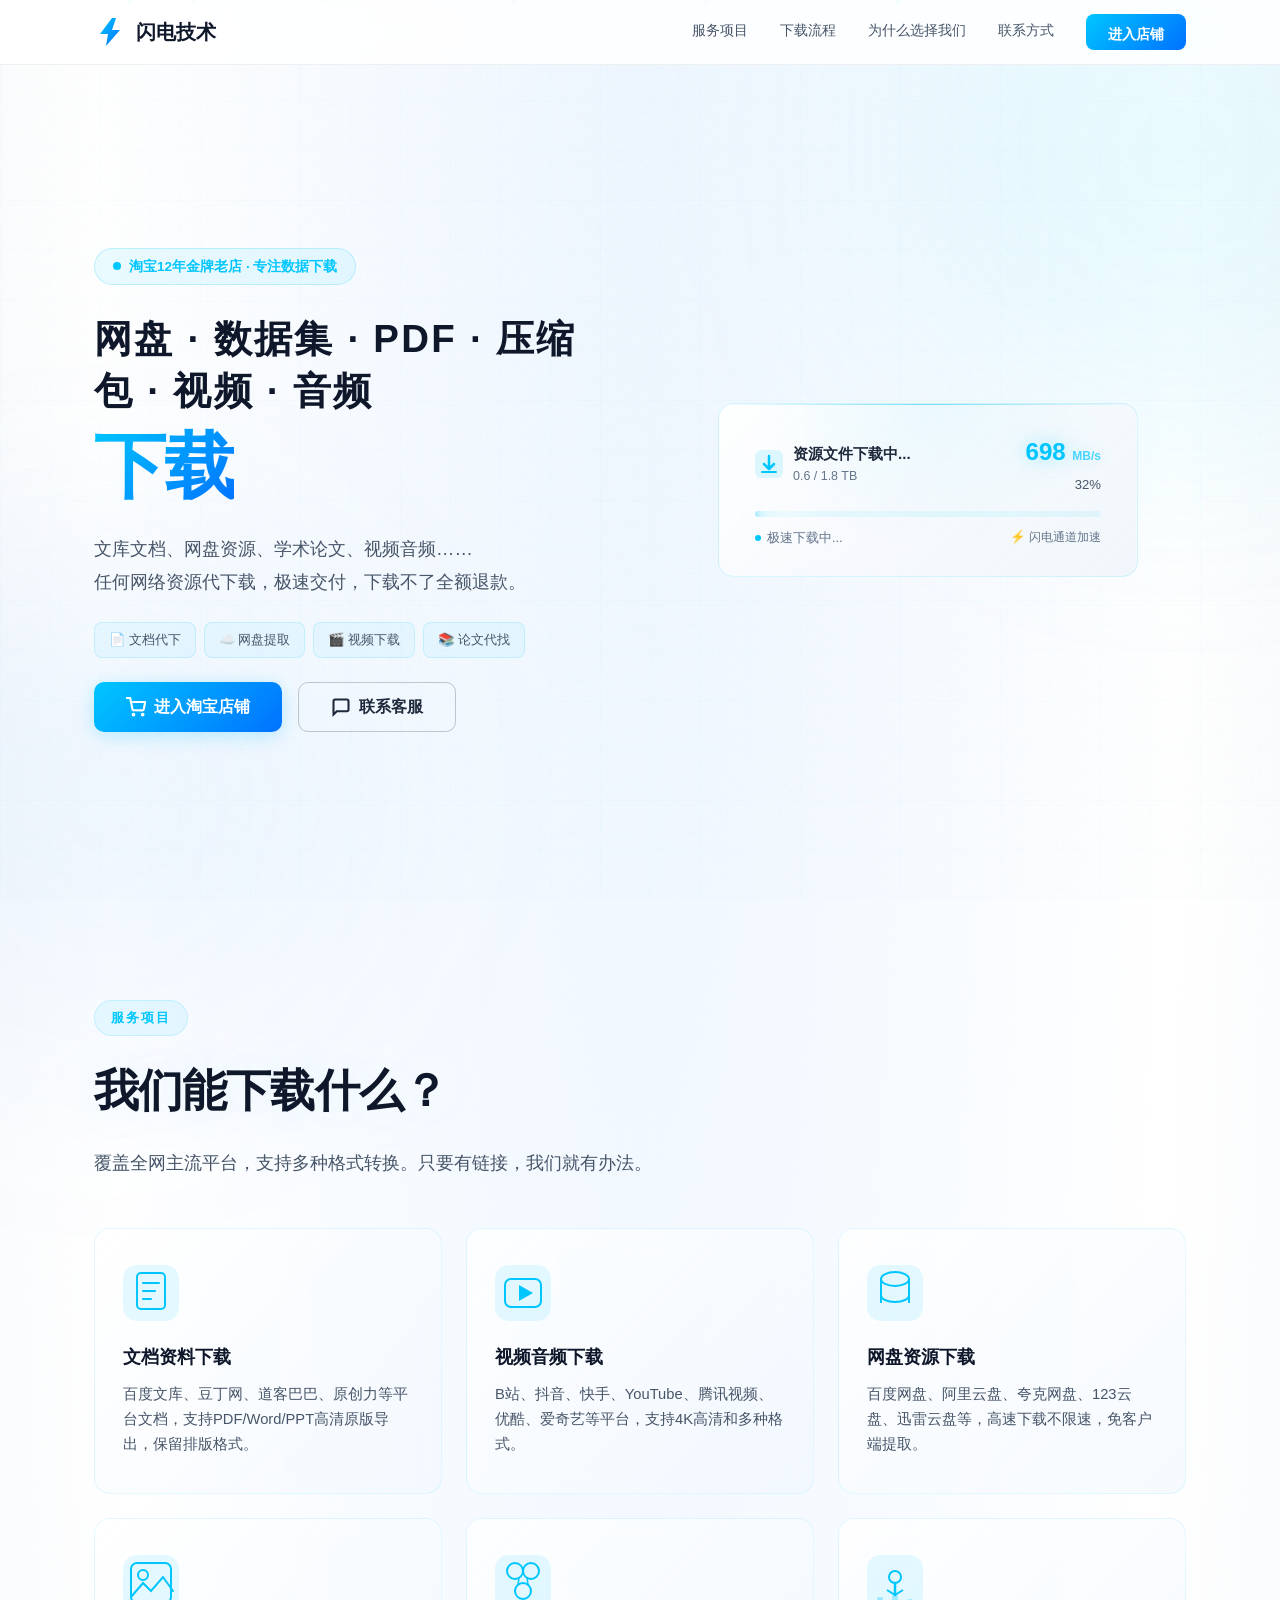
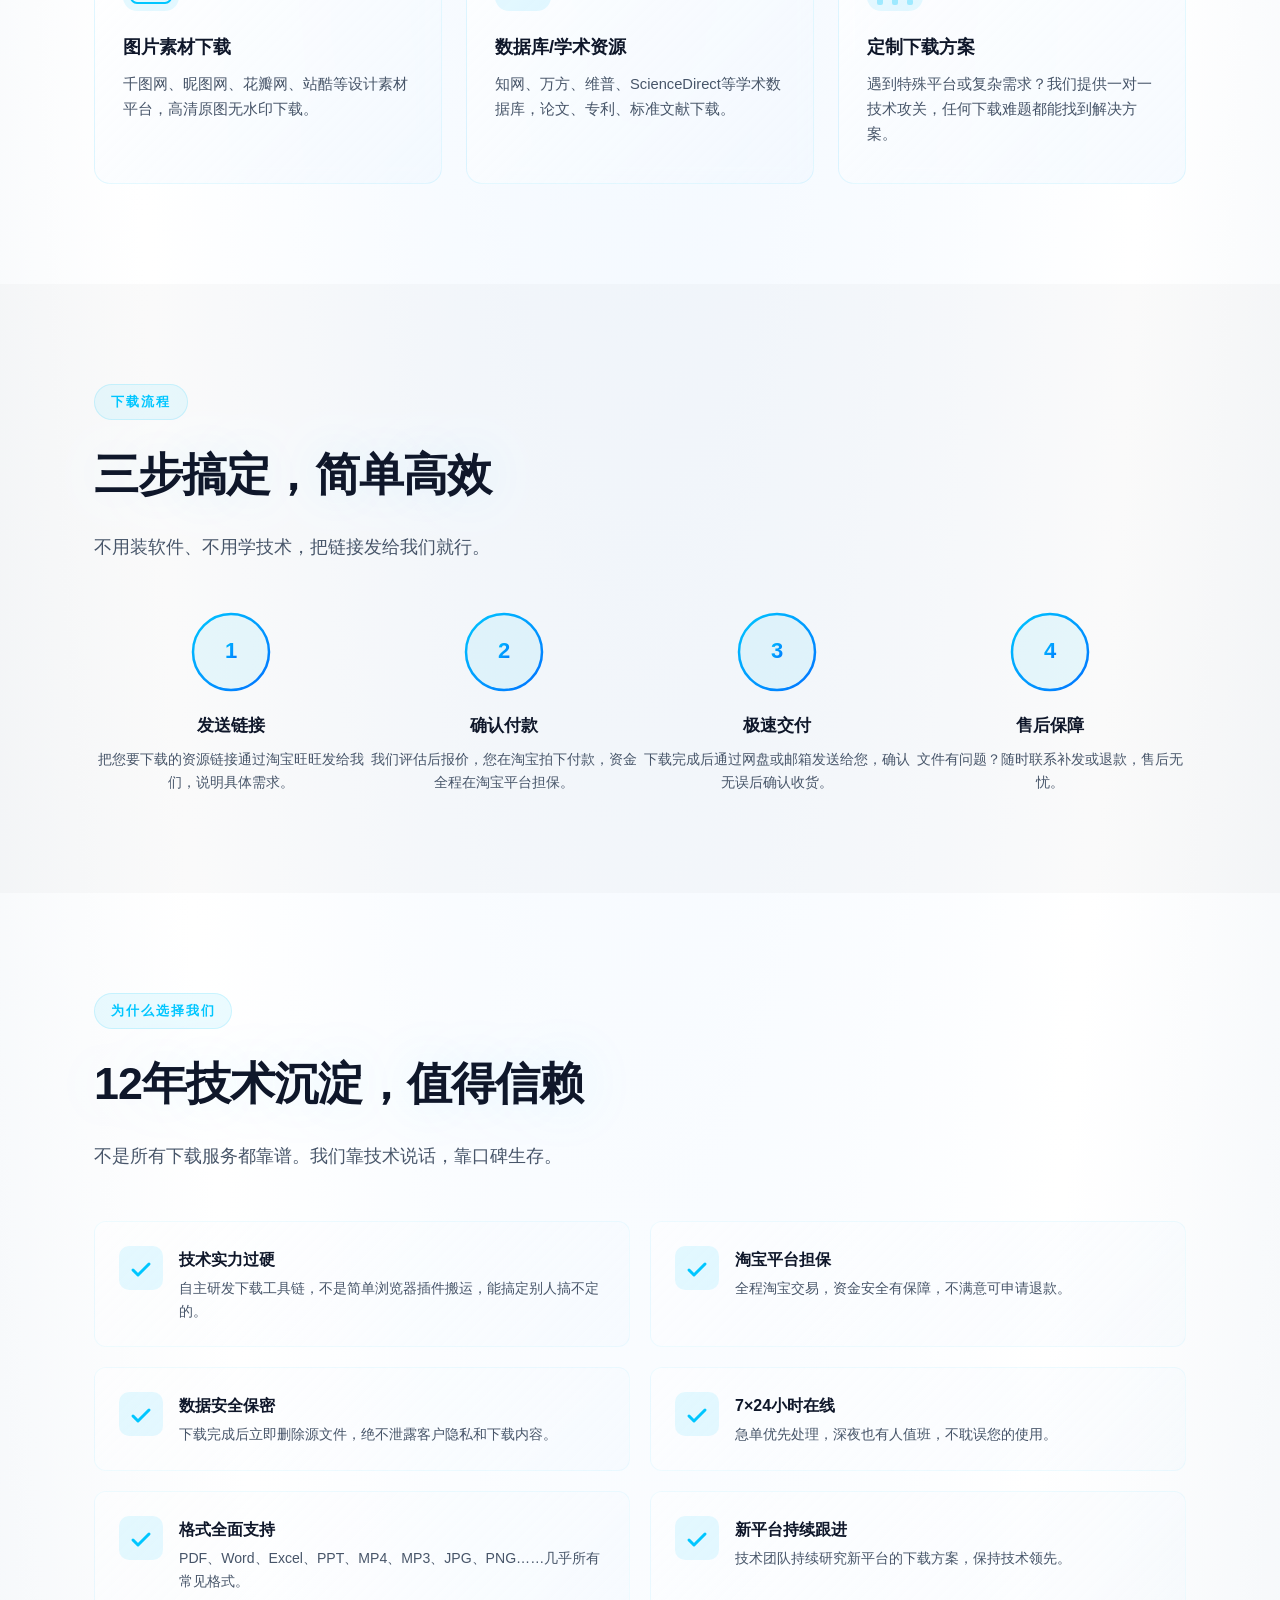
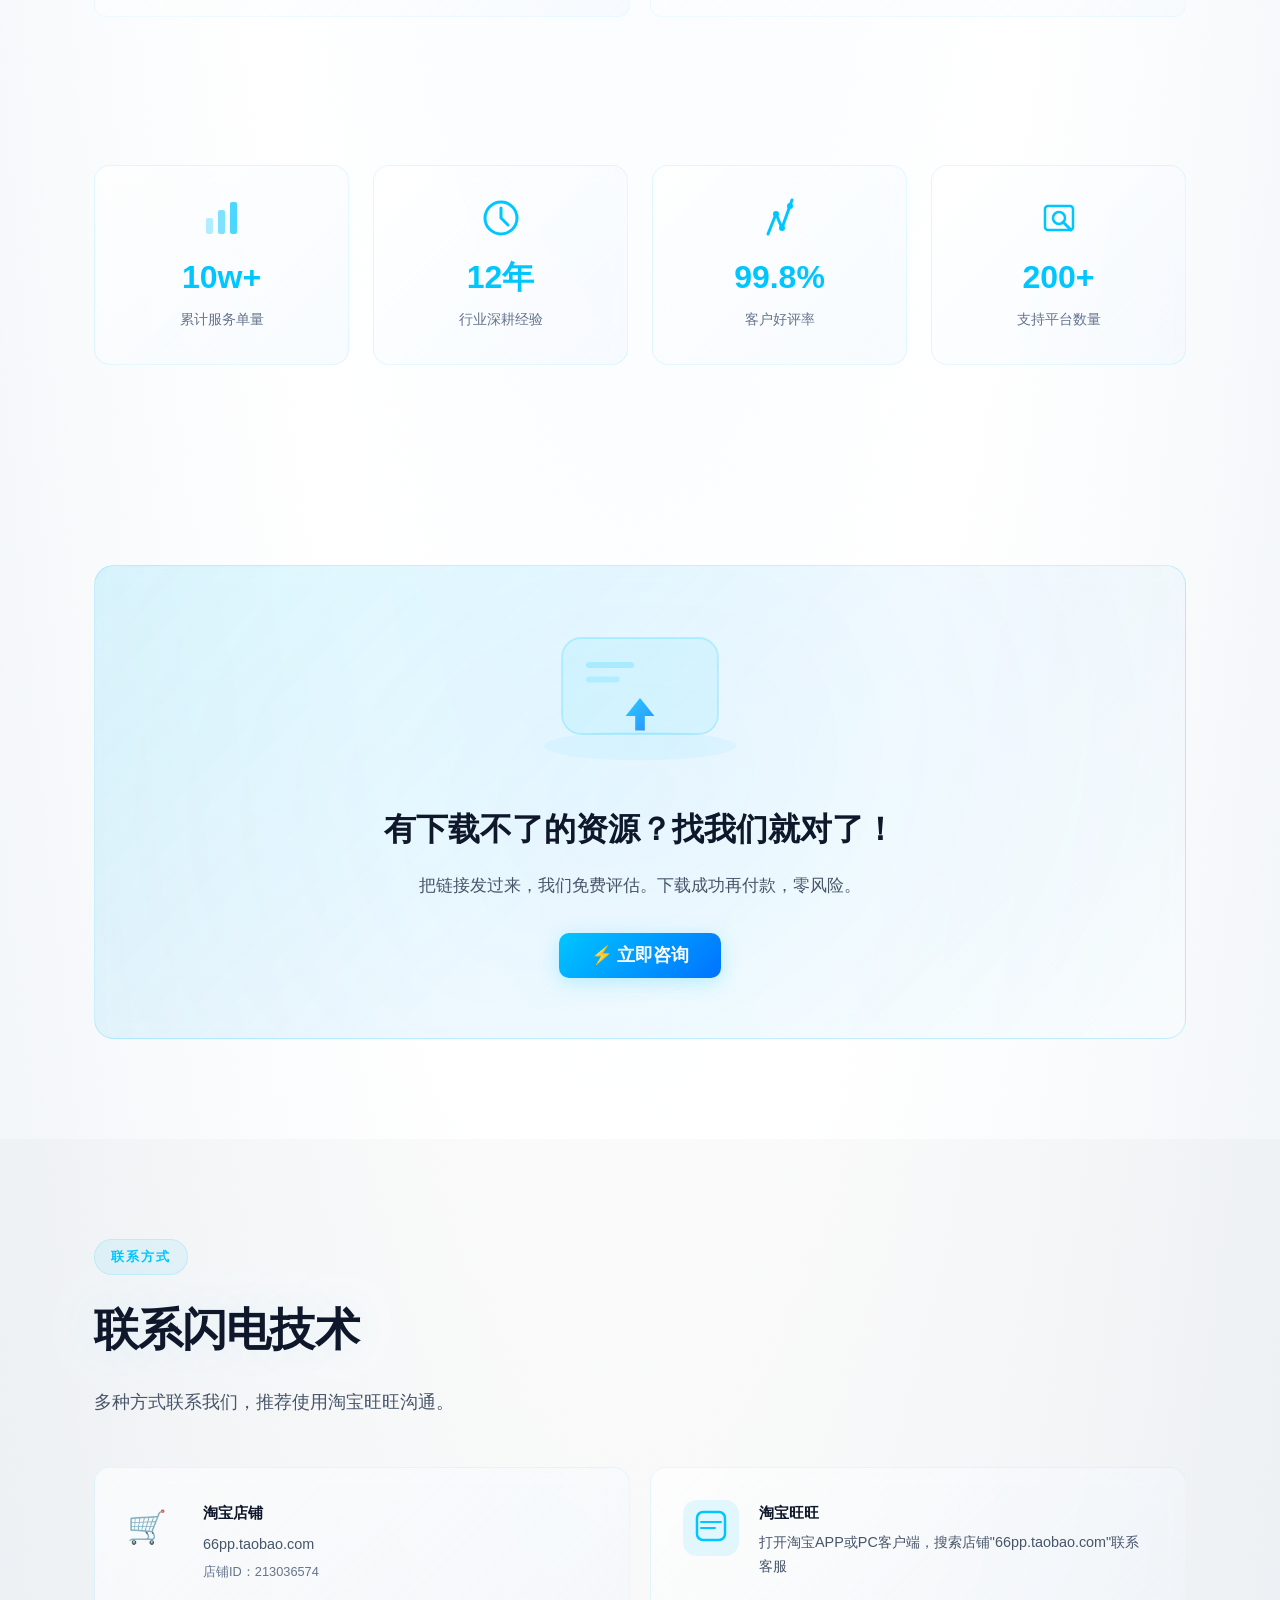
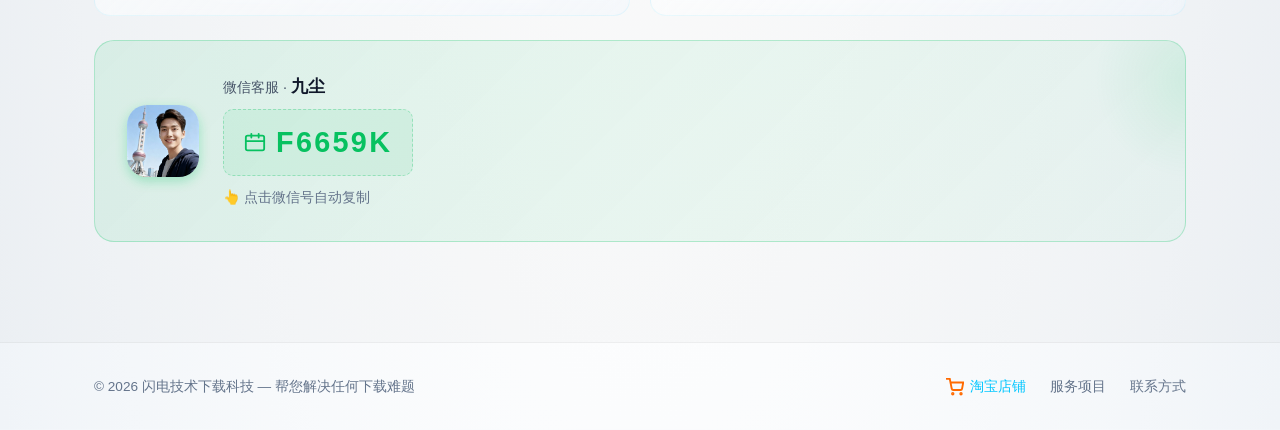
==== index.html @ e225a4c0 "导航链接添加流光下划线动感边框 - hover时底部渐变下划线从左滑入 - 颜色在线条上流动(navFlow动画) - 蓝色发光box-shadow - 排除「进入店铺」按钮避免干扰" ====
<!DOCTYPE html>
<html lang="zh-CN">
<head>
  <meta charset="UTF-8">
  <meta name="viewport" content="width=device-width, initial-scale=1.0">
  <meta http-equiv="X-UA-Compatible" content="IE=edge">
  <title>闪电技术下载科技 — 代下载文件/文档/论文/视频 | 淘宝12年金牌老店</title>
  <meta name="description" content="闪电技术下载科技，专注网络资源代下载12年。百度文库、网盘、知网论文、B站视频代下代找，你给链接我来下载，极速交付。淘宝店铺：66pp.taobao.com">
  <meta name="keywords" content="数据下载,下载服务,文件下载,视频下载,文档下载,网盘下载,资源下载,闪电下载,下载难题,下载科技,66pp,闪电技术">
  <meta name="author" content="闪电技术下载科技">
  <meta name="robots" content="index, follow, max-snippet:-1, max-image-preview:large, max-video-preview:-1">
  <link rel="canonical" href="https://www.dkios.art/">
  <meta name="baidu-site-verification" content="">
  <meta name="sogou_site_verification" content="">
  <meta name="360-site-verification" content="">
  <meta name="bytedance-verification-code" content="">
  <meta property="og:type" content="website">
  <meta property="og:site_name" content="闪电技术下载科技">
  <meta property="og:title" content="闪电技术下载科技 — 专业数据下载服务">
  <meta property="og:description" content="你给链接我来下载。文库文档、网盘资源、学术论文、视频音频代下载，极速交付。">
  <meta property="og:url" content="https://www.dkios.art/">
  <meta property="og:locale" content="zh_CN">
  <meta name="twitter:card" content="summary_large_image">
  <meta name="twitter:title" content="闪电技术下载科技 — 代下载文件/文档/论文/视频">
  <meta name="twitter:description" content="你给链接我来下载。文库文档、网盘资源、学术论文、视频音频代下载，极速交付。">
  <link rel="icon" type="image/svg+xml" href="data:image/svg+xml,<svg xmlns='http://www.w3.org/2000/svg' viewBox='0 0 100 100'><text y='.9em' font-size='90'>⚡</text></svg>">

  <style>
    *,*::before,*::after{box-sizing:border-box;margin:0;padding:0}
    html{scroll-behavior:smooth;font-size:16px}
    body{
      font-family:-apple-system,BlinkMacSystemFont,"Segoe UI","PingFang SC","Hiragino Sans GB","Microsoft YaHei","Helvetica Neue",Arial,sans-serif;
      background:radial-gradient(ellipse at 50% 0%,#eef6ff 0%,#ffffff 60%,#f0f4f8 100%);
      color:#1e293b;line-height:1.7;overflow-x:hidden;
      -webkit-font-smoothing:antialiased;
    }
    a{text-decoration:none;color:inherit}
    img{max-width:100%;display:block}

    /* ===== Grid BG ===== */
    .grid-bg{
      position:fixed;inset:0;z-index:0;pointer-events:none;opacity:.05;
      background-image:
        linear-gradient(rgba(0,198,255,.4) 1px,transparent 1px),
        linear-gradient(90deg,rgba(0,198,255,.4) 1px,transparent 1px);
      background-size:50px 50px;
    }

    /* ===== Scanline overlay ===== */
    .scanlines{
      position:fixed;inset:0;z-index:0;pointer-events:none;opacity:.015;
      background:repeating-linear-gradient(0deg,transparent,transparent 2px,rgba(0,198,255,.3) 2px,rgba(0,198,255,.3) 4px);
    }

    /* ===== Hex overlay ===== */
    .hex-bg{
      position:fixed;inset:0;z-index:0;pointer-events:none;opacity:.03;
      background-image:url("data:image/svg+xml,%3Csvg width='60' height='52' viewBox='0 0 60 52' xmlns='http://www.w3.org/2000/svg'%3E%3Cpath d='M30 0l30 17.3v34.6L30 69.2 0 51.9V17.3z' fill='none' stroke='%2300c6ff' stroke-width='0.5'/%3E%3C/svg%3E");
      background-size:60px 52px;
    }
    .noise-bg{
      position:fixed;inset:0;z-index:0;pointer-events:none;opacity:.025;
      background-image:url("data:image/svg+xml,%3Csvg viewBox='0 0 256 256' xmlns='http://www.w3.org/2000/svg'%3E%3Cfilter id='n'%3E%3CfeTurbulence type='fractalNoise' baseFrequency='0.9' numOctaves='4' stitchTiles='stitch'/%3E%3C/filter%3E%3Crect width='100%25' height='100%25' filter='url(%23n)'/%3E%3C/svg%3E");
    }

    /* ===== Utility ===== */
    .container{max-width:1140px;margin:0 auto;padding:0 24px;position:relative;z-index:1}
    .section{padding:100px 0;position:relative}
    .section-label{
      display:inline-block;font-size:.8rem;font-weight:700;letter-spacing:.15em;
      text-transform:uppercase;color:#00c6ff;margin-bottom:16px;
      background:rgba(0,198,255,.08);padding:6px 16px;border-radius:50px;
      border:1px solid rgba(0,198,255,.15);
    }
    .section-title{
      font-size:clamp(1.8rem,4vw,2.8rem);font-weight:800;color:#0f172a;
      margin-bottom:20px;letter-spacing:-.02em;
      text-shadow:0 0 60px rgba(0,198,255,.15);
    }
    .section-desc{font-size:1.1rem;color:#475569;max-width:640px;line-height:1.8}

    /* ===== Header ===== */
    .header{
      position:fixed;top:0;left:0;right:0;z-index:100;
      background:rgba(255,255,255,.85);backdrop-filter:blur(20px);
      border-bottom:1px solid rgba(0,0,0,.06);
    }
    .nav{
      display:flex;align-items:center;justify-content:space-between;
      height:64px;max-width:1140px;margin:0 auto;padding:0 24px;
    }
    .nav-logo{display:flex;align-items:center;gap:10px;font-size:1.25rem;font-weight:800;color:#0f172a}
    .nav-logo svg{width:32px;height:32px}
    .nav-links{display:flex;gap:32px;align-items:center}
    .nav-links a{font-size:.9rem;color:#475569;font-weight:500;position:relative;padding-bottom:4px;transition:color .25s}
    .nav-links a:not(.nav-cta)::after{
      content:'';position:absolute;left:0;bottom:0;height:2px;width:100%;
      background:linear-gradient(90deg,#0072ff,#00c6ff,#00e5ff,#0072ff);
      background-size:300% 100%;
      border-radius:2px;
      transform:scaleX(0);transform-origin:left;
      transition:transform .3s ease;
      box-shadow:0 0 8px rgba(0,198,255,.5);
    }
    .nav-links a:not(.nav-cta):hover{color:#00c6ff}
    .nav-links a:not(.nav-cta):hover::after{
      transform:scaleX(1);
      animation:navFlow 1.8s linear infinite;
    }
    @keyframes navFlow{0%{background-position:0% 0}100%{background-position:300% 0}}
    .nav-cta{
      background:linear-gradient(135deg,#00c6ff,#0072ff);color:#fff!important;
      padding:8px 22px;border-radius:8px;font-weight:700!important;
      transition:transform .2s,box-shadow .2s!important;
    }
    .nav-cta:hover{transform:translateY(-2px);box-shadow:0 8px 25px rgba(0,198,255,.3)}

    /* ===== Hero ===== */
    .hero{position:relative;z-index:1;min-height:100vh;display:flex;align-items:center;padding-top:80px}
    .hero-grid{display:grid;grid-template-columns:1fr 1fr;gap:60px;align-items:center}
    .hero-badge{
      display:inline-flex;align-items:center;gap:8px;
      background:rgba(0,198,255,.08);border:1px solid rgba(0,198,255,.2);
      border-radius:50px;padding:6px 18px;font-size:.85rem;color:#00c6ff;font-weight:600;margin-bottom:28px;
    }
    .hero-badge .dot{width:8px;height:8px;background:#00c6ff;border-radius:50%;animation:pulse 2s infinite}
    @keyframes pulse{0%,100%{opacity:1}50%{opacity:.4}}
    .hero h1{
      font-size:clamp(2.9rem,6.5vw,4.5rem);font-weight:900;color:#0f172a;
      line-height:1.15;margin-bottom:24px;letter-spacing:-.03em;
    }
    .hero h1 .highlight{
      background:linear-gradient(135deg,#00c6ff,#0072ff);
      -webkit-background-clip:text;-webkit-text-fill-color:transparent;background-clip:text;
    }
    .hero-types{
      display:block;font-size:clamp(1.4rem,3.5vw,2.4rem);font-weight:800;
      color:#0f172a;letter-spacing:.06em;margin-bottom:8px;line-height:1.35;
    }
    .hero p{font-size:1.15rem;color:#475569;margin-bottom:24px;max-width:480px;line-height:1.8}
    .hero-tags{display:flex;flex-wrap:wrap;gap:8px;margin-bottom:24px}
    .hero-tags span{
      background:rgba(0,198,255,.06);border:1px solid rgba(0,198,255,.15);
      border-radius:8px;padding:6px 14px;font-size:.82rem;color:#475569;
      font-weight:500;white-space:nowrap;
    }
    .hero-tags span:hover{border-color:#00c6ff;color:#00c6ff;background:rgba(0,198,255,.1)}
    .hero-buttons{display:flex;gap:16px;flex-wrap:wrap}
    .btn{
      display:inline-flex;align-items:center;gap:8px;padding:14px 32px;
      font-size:1rem;font-weight:700;border-radius:10px;border:none;cursor:pointer;
      transition:all .25s;line-height:1;
    }
    .btn-primary{
      background:linear-gradient(135deg,#00c6ff,#0072ff);color:#fff;
      box-shadow:0 4px 20px rgba(0,198,255,.25);
    }
    .btn-primary:hover{transform:translateY(-2px);box-shadow:0 8px 30px rgba(0,198,255,.4)}
    .btn-outline{
      background:transparent;color:#1e293b;border:1.5px solid rgba(0,0,0,.2);
    }
    .btn-outline:hover{border-color:#00c6ff;color:#00c6ff;background:rgba(0,198,255,.05)}
    .hero-visual{display:flex;align-items:center;justify-content:center}

    /* ===== Hero SVG Illustration ===== */
    .hero-illustration{position:relative;width:100%;max-width:480px}
    .hero-illustration svg{width:100%;height:auto}

    /* ===== Glow Orbs ===== */
    .glow-orb{position:absolute;border-radius:50%;filter:blur(120px);pointer-events:none;z-index:0}
    .glow-orb-1{width:600px;height:600px;background:rgba(0,198,255,.08);top:-150px;right:-200px}
    .glow-orb-2{width:500px;height:500px;background:rgba(0,114,255,.06);bottom:-150px;left:-150px}

    /* ===== Floating Data Particles ===== */
    .particles{position:absolute;inset:0;pointer-events:none;overflow:hidden}
    .particle{
      position:absolute;width:4px;height:4px;background:#00c6ff;border-radius:50%;
      animation:floatUp 6s infinite;
    }
    .particle:nth-child(1){left:10%;animation-delay:0s;opacity:.6}
    .particle:nth-child(2){left:25%;animation-delay:1.5s;opacity:.4;width:3px;height:3px}
    .particle:nth-child(3){left:40%;animation-delay:3s;opacity:.5}
    .particle:nth-child(4){left:55%;animation-delay:2s;opacity:.3;width:5px;height:5px}
    .particle:nth-child(5){left:70%;animation-delay:4s;opacity:.7}
    .particle:nth-child(6){left:85%;animation-delay:1s;opacity:.4;width:3px;height:3px}
    .particle:nth-child(7){left:15%;animation-delay:5s;opacity:.5}
    .particle:nth-child(8){left:60%;animation-delay:3.5s;opacity:.3}
    @keyframes floatUp{
      0%{transform:translateY(100vh) scale(0);opacity:0}
      20%{opacity:1}
      80%{opacity:1}
      100%{transform:translateY(-20vh) scale(1.5);opacity:0}
    }

    /* ===== Download Animation ===== */
    .dl-bar-wrap{
      position:relative;z-index:2;width:100%;
    }
    .dl-card{
      background:linear-gradient(135deg,rgba(255,255,255,.9),rgba(238,244,250,.8));
      border:1px solid rgba(0,198,255,.15);border-radius:16px;padding:28px 36px;
      backdrop-filter:blur(16px);position:relative;overflow:hidden;
    }
    .dl-card::before{
      content:'';position:absolute;top:0;left:0;right:0;height:1px;
      background:linear-gradient(90deg,transparent,rgba(0,198,255,.5),transparent);
    }
    .dl-card::after{
      content:'';position:absolute;inset:0;
      background:radial-gradient(ellipse at 50% 0%,rgba(0,198,255,.06),transparent 60%);
      pointer-events:none;
    }
    .dl-header{display:flex;justify-content:space-between;align-items:center;margin-bottom:14px;position:relative;z-index:1}
    .dl-file{display:flex;align-items:center;gap:10px}
    .dl-file svg{width:28px;height:28px}
    .dl-file-name{font-size:.95rem;color:#1e293b;font-weight:600}
    .dl-file-size{font-size:.78rem;color:#64748b}
    .dl-speed{text-align:right}
    .dl-speed-val{font-size:1.5rem;font-weight:900;color:#00c6ff;text-shadow:0 0 20px rgba(0,198,255,.4);font-variant-numeric:tabular-nums}
    .dl-speed-unit{font-size:.75rem;color:#00c6ff;opacity:.7}
    .dl-percent{font-size:.82rem;color:#475569;margin-top:2px}
    .dl-bar-track{
      height:6px;background:rgba(0,198,255,.08);border-radius:3px;
      overflow:hidden;position:relative;z-index:1;margin-bottom:10px;
    }
    .dl-bar-fill{
      height:100%;border-radius:3px;
      background:linear-gradient(90deg,#0072ff,#00c6ff,#00e5ff);
      box-shadow:0 0 20px rgba(0,198,255,.5),0 0 60px rgba(0,198,255,.2);
      position:relative;width:0;animation:dlProgress 10s ease-in-out infinite;
    }
    .dl-bar-fill::after{
      content:'';position:absolute;right:0;top:-2px;
      width:10px;height:10px;border-radius:50%;
      background:#fff;box-shadow:0 0 12px #00c6ff,0 0 30px #00c6ff;
    }
    .dl-bar-glow{
      position:absolute;top:0;left:0;height:100%;width:60px;
      background:linear-gradient(90deg,transparent,rgba(255,255,255,.3),transparent);
      animation:dlSweep 1.5s linear infinite;
      border-radius:3px;
    }
    @keyframes dlProgress{
      0%{width:0%} 20%{width:15%} 40%{width:42%} 60%{width:68%} 80%{width:89%} 100%{width:100%}
    }
    @keyframes dlSweep{
      0%{left:-60px} 100%{left:100%}
    }
    .dl-footer{display:flex;justify-content:space-between;align-items:center;position:relative;z-index:1}
    .dl-status{font-size:.8rem;color:#64748b;display:flex;align-items:center;gap:6px}
    .dl-status .dot{width:6px;height:6px;background:#00c6ff;border-radius:50%;animation:pulse 1.5s infinite}
    .dl-peers{font-size:.78rem;color:#64748b}
    @media(max-width:768px){
      .dl-bar-wrap{max-width:100%}
      .dl-card{padding:20px}
      .dl-speed-val{font-size:1.2rem}
    }
    @media(max-width:480px){
      .dl-card{padding:16px}
      .dl-header{flex-direction:column;align-items:flex-start;gap:8px}
      .dl-speed{text-align:left}
      .dl-speed-val{font-size:1.1rem}
    }

    /* ===== Services ===== */
    .services-grid{display:grid;grid-template-columns:repeat(3,1fr);gap:24px;margin-top:48px}
    .service-card{
      background:linear-gradient(135deg,rgba(255,255,255,.8),rgba(240,247,255,.6));
      border:1px solid rgba(0,198,255,.1);
      border-radius:16px;padding:36px 28px;transition:all .35s;position:relative;overflow:hidden;
      backdrop-filter:blur(10px);
    }
    .service-card::before{
      content:'';position:absolute;top:0;left:0;right:0;height:1px;
      background:linear-gradient(90deg,transparent,rgba(0,198,255,.4),transparent);
      opacity:0;transition:opacity .3s;
    }
    .service-card:hover{
      border-color:rgba(0,198,255,.4);transform:translateY(-6px);
      box-shadow:0 0 40px rgba(0,198,255,.1),0 20px 40px rgba(0,0,0,.12);
    }
    .service-card:hover::before{opacity:1}
    .service-card .s-icon{width:56px;height:56px;margin-bottom:20px}
    .service-card .s-icon svg{width:100%;height:100%}
    .service-card h3{font-size:1.15rem;color:#0f172a;margin-bottom:10px;font-weight:700}
    .service-card p{font-size:.92rem;color:#475569;line-height:1.7}

    /* ===== Process ===== */
    .process-steps{display:grid;grid-template-columns:repeat(4,1fr);gap:0;margin-top:48px;position:relative}
    .process-line{
      position:absolute;top:28px;left:12.5%;right:12.5%;height:2px;
      background:linear-gradient(90deg,rgba(0,198,255,.4),rgba(0,198,255,.1),rgba(0,198,255,.4));
      z-index:0;
    }
    .process-line::after{
      content:'';position:absolute;top:-3px;right:-8px;
      width:0;height:0;
      border-left:10px solid #00c6ff;border-top:5px solid transparent;border-bottom:5px solid transparent;
    }
    .process-step{text-align:center;position:relative;z-index:1}
    .process-step .step-img{width:80px;height:80px;margin:0 auto 20px}
    .process-step .step-img svg{width:100%;height:100%}
    .process-step h4{font-size:1.05rem;color:#0f172a;margin-bottom:8px;font-weight:700}
    .process-step p{font-size:.88rem;color:#475569;line-height:1.6}

    /* ===== Why Us ===== */
    .why-grid{display:grid;grid-template-columns:repeat(2,1fr);gap:20px;margin-top:48px}
    .why-item{
      display:flex;gap:16px;padding:24px;
      background:linear-gradient(135deg,rgba(255,255,255,.5),rgba(240,247,255,.3));
      border-radius:12px;border:1px solid rgba(0,198,255,.06);
      transition:all .35s;
    }
    .why-item:hover{
      border-color:rgba(0,198,255,.25);background:linear-gradient(135deg,rgba(255,255,255,.8),rgba(240,247,255,.6));
      transform:translateY(-3px);box-shadow:0 0 25px rgba(0,198,255,.06);
    }
    .why-icon{width:44px;height:44px;flex-shrink:0}
    .why-icon svg{width:100%;height:100%}
    .why-item h4{font-size:1rem;color:#0f172a;margin-bottom:4px;font-weight:700}
    .why-item p{font-size:.88rem;color:#475569;line-height:1.6}

    /* ===== CTA Banner ===== */
    .cta-banner{
      background:linear-gradient(135deg,rgba(0,198,255,.12),rgba(0,114,255,.04),rgba(255,255,255,.5));
      border:1px solid rgba(0,198,255,.2);border-radius:20px;padding:60px;
      text-align:center;position:relative;overflow:hidden;backdrop-filter:blur(10px);
    }
    .cta-banner::before{
      content:'';position:absolute;top:-80%;left:-20%;
      width:140%;height:260%;
      background:radial-gradient(ellipse at center,rgba(0,198,255,.06),transparent 70%);
    }
    .cta-banner>*{position:relative;z-index:1}
    .cta-banner h2{font-size:2rem;color:#0f172a;margin-bottom:16px;font-weight:800}
    .cta-banner p{color:#475569;margin-bottom:32px;font-size:1.05rem}
    .cta-illustration{margin:0 auto 24px;max-width:240px}
    .cta-illustration svg{width:100%}

    /* ===== Stats Bar ===== */
    .stats-row{display:flex;gap:24px;margin-top:48px}
    .stat-card{
      flex:1;background:linear-gradient(135deg,rgba(255,255,255,.7),rgba(240,247,255,.5));
      border:1px solid rgba(0,198,255,.1);backdrop-filter:blur(10px);
      border-radius:16px;padding:32px 24px;text-align:center;
      transition:all .35s;
    }
    .stat-card:hover{
      border-color:rgba(0,198,255,.35);transform:translateY(-6px);
      box-shadow:0 0 35px rgba(0,198,255,.08),0 16px 32px rgba(0,0,0,.12);
    }
    .stat-card .stat-icon{width:40px;height:40px;margin:0 auto 12px}
    .stat-card .stat-icon svg{width:100%;height:100%}
    .stat-card .stat-num{font-size:2rem;font-weight:900;color:#00c6ff;margin-bottom:4px}
    .stat-card .stat-label{font-size:.85rem;color:#64748b}

    /* ===== Contact ===== */
    .contact-grid{display:grid;grid-template-columns:repeat(2,1fr);gap:20px;margin-top:48px}
    .contact-card{
      background:linear-gradient(135deg,rgba(255,255,255,.6),rgba(240,247,255,.4));
      border:1px solid rgba(0,198,255,.08);backdrop-filter:blur(10px);
      border-radius:16px;padding:32px;display:flex;gap:20px;align-items:flex-start;
      transition:all .35s;
    }
    .contact-card:hover{
      border-color:rgba(0,198,255,.3);background:linear-gradient(135deg,rgba(255,255,255,.9),rgba(240,247,255,.7));
      box-shadow:0 0 30px rgba(0,198,255,.06);
    }
    .contact-card .c-icon{width:56px;height:56px;flex-shrink:0}
    .contact-card .c-icon svg{width:100%;height:100%}
    .contact-card h4{font-size:.95rem;color:#0f172a;margin-bottom:4px;font-weight:700}
    .contact-card p,.contact-card a{font-size:.9rem;color:#475569}
    .contact-card a:hover{color:#00c6ff}

    /* ===== Footer ===== */
    .footer{border-top:1px solid rgba(0,0,0,.06);padding:32px 0}
    .footer-inner{
      display:flex;justify-content:space-between;align-items:center;
      max-width:1140px;margin:0 auto;padding:0 24px;
    }
    .footer p{font-size:.85rem;color:#64748b}
    .footer-links{display:flex;gap:24px}
    .footer-links a{font-size:.85rem;color:#64748b;transition:color .2s}
    .footer-links a:hover{color:#00c6ff}

    /* ===== WeChat Banner ===== */
    .wechat-banner{
      margin-top:24px;display:flex;align-items:center;gap:24px;
      background:linear-gradient(135deg,rgba(7,193,96,.1),rgba(7,193,96,.04));
      border:1.5px solid rgba(7,193,96,.25);border-radius:20px;padding:32px;
      position:relative;overflow:hidden;
    }
    .wechat-banner::after{
      content:'';position:absolute;top:-30%;right:-10%;
      width:200px;height:200px;
      background:radial-gradient(circle,rgba(7,193,96,.1),transparent 70%);
      pointer-events:none;
    }
    .wechat-avatar{flex-shrink:0;position:relative;z-index:1}
    .wechat-avatar svg{width:72px;height:72px;filter:drop-shadow(0 4px 12px rgba(7,193,96,.3))}
    .wechat-info{position:relative;z-index:1}
    .wechat-name{font-size:.9rem;color:#475569;margin-bottom:8px}
    .wechat-name span{color:#0f172a;font-weight:700;font-size:1.05rem}
    .wechat-id{
      display:inline-flex;align-items:center;gap:10px;
      font-size:1.8rem;font-weight:900;color:#07C160;
      letter-spacing:.08em;margin-bottom:10px;
      padding:8px 20px;background:rgba(7,193,96,.08);
      border-radius:10px;border:1px dashed rgba(7,193,96,.3);
      transition:all .2s;
    }
    .wechat-id:hover{
      background:rgba(7,193,96,.15);border-color:#07C160;
      transform:scale(1.03);
    }
    .wechat-tip{font-size:.85rem;color:#64748b}

    /* ===== Nav toggle ===== */
    .nav-toggle{display:none;background:none;border:none;color:#0f172a;font-size:1.5rem;cursor:pointer;padding:8px}
    /* Mobile nav overlay */
    .nav-overlay{display:none}
    @media(max-width:768px){
      .nav-links{position:fixed;top:64px;left:0;right:0;bottom:0;
        background:rgba(255,255,255,.97);backdrop-filter:blur(20px);
        flex-direction:column;justify-content:flex-start;padding:32px 24px;
        gap:0;z-index:99;overflow-y:auto;
        transform:translateX(100%);transition:transform .3s ease}
      .nav-links.open{transform:translateX(0)}
      .nav-links a{font-size:1.1rem;padding:18px 0;color:#1e293b;
        border-bottom:1px solid rgba(0,0,0,.06);width:100%}
      .nav-links .nav-cta{margin-top:20px;text-align:center;width:100%;
        padding:16px;font-size:1.1rem;border-radius:12px}
    }

    /* ===== Responsive ===== */
    @media(max-width:1024px){
      .hero-grid{grid-template-columns:1fr;gap:32px}
      .hero-visual{order:-1}
      .hero-illustration{max-width:300px;margin:0 auto}
      .services-grid{grid-template-columns:repeat(2,1fr);gap:16px}
      .process-steps{grid-template-columns:repeat(2,1fr);gap:28px}
      .process-line{display:none}
      .stats-row{flex-wrap:wrap;gap:16px}
      .stat-card{flex:1 1 calc(50% - 8px)}
    }
    @media(max-width:768px){
      .section{padding:60px 0}
      .section-title{font-size:1.6rem}
      .section-desc{font-size:.95rem}
      .hero{min-height:auto;padding:100px 0 48px}
      .hero h1{font-size:2.5rem}
      .hero p{font-size:1rem}
      .hero-badge{font-size:.75rem;padding:5px 14px}
      .hero-illustration{max-width:260px}
      .hero-buttons{flex-direction:column}
      .hero-buttons .btn{width:100%;justify-content:center;text-align:center;padding:16px 24px;font-size:1.05rem}
      .services-grid{grid-template-columns:1fr;gap:12px}
      .service-card{padding:28px 22px}
      .service-card .s-icon{width:44px;height:44px}
      .process-steps{grid-template-columns:1fr 1fr;gap:24px}
      .process-step .step-img{width:60px;height:60px}
      .why-grid{grid-template-columns:1fr;gap:12px}
      .why-item{padding:20px}
      .why-icon{width:38px;height:38px}
      .contact-grid{grid-template-columns:1fr;gap:12px}
      .contact-card{padding:24px}
      .wechat-id{font-size:1.5rem}
      .cta-banner{padding:36px 20px}
      .cta-banner h2{font-size:1.5rem}
      .cta-illustration{max-width:180px}
      .nav-links{display:flex}
      .nav-toggle{display:block}
      .footer-inner{flex-direction:column;gap:12px;text-align:center}
      .stats-row{gap:12px}
      .stat-card{padding:24px 16px}
      .stat-card .stat-num{font-size:1.6rem}
      .stat-card .stat-icon{width:36px;height:36px}
    }
    @media(max-width:480px){
      html{font-size:15px}
      .container{padding:0 16px}
      .section{padding:48px 0}
      .section-title{font-size:1.45rem}
      .hero{padding:88px 0 40px}
      .hero h1{font-size:2.2rem;margin-bottom:16px}
      .hero p{font-size:.92rem;margin-bottom:24px}
      .hero-illustration{max-width:220px}
      .hero-buttons{gap:10px}
      .hero-buttons .btn{padding:14px 20px;font-size:1rem;border-radius:8px}
      .services-grid{gap:10px}
      .service-card{padding:24px 18px;border-radius:12px}
      .service-card h3{font-size:1.05rem}
      .service-card p{font-size:.85rem}
      .process-steps{grid-template-columns:1fr 1fr;gap:20px}
      .process-step .step-img{width:52px;height:52px}
      .process-step h4{font-size:.95rem}
      .process-step p{font-size:.8rem}
      .stats-row{gap:10px}
      .stat-card{flex:1 1 calc(50% - 5px);padding:20px 12px;border-radius:12px}
      .stat-card .stat-num{font-size:1.4rem}
      .stat-card .stat-label{font-size:.75rem}
      .why-item{padding:16px;gap:12px}
      .why-item h4{font-size:.92rem}
      .why-item p{font-size:.82rem}
      .cta-banner{padding:32px 16px;border-radius:16px}
      .cta-banner h2{font-size:1.3rem}
      .cta-banner p{font-size:.9rem;margin-bottom:24px}
      .cta-illustration{max-width:150px;margin-bottom:16px}
      .contact-card{padding:20px;gap:14px;border-radius:12px}
      .wechat-banner{flex-direction:column;text-align:center;padding:24px 20px;gap:16px}
      .wechat-avatar img{width:60px;height:60px}
      .wechat-id{font-size:1.4rem;padding:6px 16px}
      .btn{font-size:.95rem;padding:12px 24px}
      .grid-bg{background-size:36px 36px}
      .particles{display:none}
      .footer{padding:24px 0}
      .footer p,.footer-links a{font-size:.78rem}
    }
  </style>
</head>
<body>

<div class="grid-bg"></div>
<div class="hex-bg"></div>
<div class="scanlines"></div>
<div class="noise-bg"></div>

<!-- Header -->
<header class="header">
  <nav class="nav">
    <a href="/" class="nav-logo" aria-label="闪电技术下载科技首页">
      <svg viewBox="0 0 32 32" fill="none"><defs><linearGradient id="lg" x1="0" y1="0" x2="1" y2="1"><stop offset="0%" stop-color="#00c6ff"/><stop offset="100%" stop-color="#0072ff"/></linearGradient></defs><path d="M18 2L6 18h8l-2 12 14-16h-8l4-12h-4z" fill="url(#lg)"/></svg>
      闪电技术
    </a>
    <div class="nav-links">
      <a href="#services">服务项目</a>
      <a href="#process">下载流程</a>
      <a href="#why">为什么选择我们</a>
      <a href="#contact">联系方式</a>
      <a href="https://66pp.taobao.com" class="nav-cta" target="_blank" rel="noopener noreferrer">进入店铺</a>
    </div>
    <button class="nav-toggle" aria-label="菜单" onclick="document.querySelector('.nav-links').classList.toggle('open');this.textContent=document.querySelector('.nav-links').classList.contains('open')?'✕':'☰'">☰</button>
  </nav>
</header>

<main>

  <!-- Hero -->
  <section class="hero" aria-labelledby="hero-title">
    <div class="glow-orb glow-orb-1"></div>
    <div class="glow-orb glow-orb-2"></div>
    <div class="particles">
      <div class="particle"></div><div class="particle"></div><div class="particle"></div>
      <div class="particle"></div><div class="particle"></div><div class="particle"></div>
      <div class="particle"></div><div class="particle"></div>
    </div>
    <div class="container" style="position:relative;z-index:1;">
      <div class="hero-grid">
        <div>
          <div class="hero-badge"><span class="dot"></span> 淘宝12年金牌老店 · 专注数据下载</div>
          <h1 id="hero-title"><span class="hero-types">网盘 · 数据集 · PDF · 压缩包 · 视频 · 音频</span><span class="highlight">下载</span></h1>
          <p>文库文档、网盘资源、学术论文、视频音频……<br>任何网络资源代下载，极速交付，下载不了全额退款。</p>
          <div class="hero-tags">
            <span>📄 文档代下</span><span>☁️ 网盘提取</span><span>🎬 视频下载</span><span>📚 论文代找</span>
          </div>
          <div class="hero-buttons">
            <a href="https://66pp.taobao.com" class="btn btn-primary" target="_blank" rel="noopener noreferrer">
              <svg width="20" height="20" viewBox="0 0 24 24" fill="none" stroke="currentColor" stroke-width="2.5" stroke-linecap="round"><circle cx="9" cy="21" r="1"/><circle cx="20" cy="21" r="1"/><path d="M1 1h4l2.68 13.39a2 2 0 002 1.61h9.72a2 2 0 002-1.61L23 6H6"/></svg>
              进入淘宝店铺
            </a>
            <a href="#contact" class="btn btn-outline">
              <svg width="20" height="20" viewBox="0 0 24 24" fill="none" stroke="currentColor" stroke-width="2.5" stroke-linecap="round"><path d="M21 15a2 2 0 01-2 2H7l-4 4V5a2 2 0 012-2h14a2 2 0 012 2z"/></svg>
              联系客服
            </a>
          </div>
        </div>
        <div class="hero-visual">
          <div class="dl-bar-wrap" style="max-width:420px">
            <div class="dl-card">
              <div class="dl-header">
                <div class="dl-file">
                  <svg viewBox="0 0 28 28" fill="none"><rect width="28" height="28" rx="6" fill="rgba(0,198,255,.12)"/><path d="M14 6v12M9 14l5 5 5-5" stroke="#00c6ff" stroke-width="2.5" stroke-linecap="round" stroke-linejoin="round"/><line x1="7" y1="22" x2="21" y2="22" stroke="#00c6ff" stroke-width="2" stroke-linecap="round"/></svg>
                  <div>
                    <div class="dl-file-name">资源文件下载中...</div>
                    <div class="dl-file-size" id="dlSize">0 / 1.8 TB</div>
                  </div>
                </div>
                <div class="dl-speed">
                  <div class="dl-speed-val"><span id="dlCount">0</span> <span class="dl-speed-unit">MB/s</span></div>
                  <div class="dl-percent" id="dlPct">0%</div>
                </div>
              </div>
              <div class="dl-bar-track">
                <div class="dl-bar-fill" id="dlBar"></div>
                <div class="dl-bar-glow"></div>
              </div>
              <div class="dl-footer">
                <div class="dl-status"><span class="dot"></span> <span id="dlStatus">正在连接...</span></div>
                <div class="dl-peers">⚡ 闪电通道加速</div>
              </div>
            </div>
          </div>
        </div>
      </div>
    </div>
  </section>

  <!-- Services -->
  <section class="section" id="services" aria-labelledby="services-title">
    <div class="container">
      <span class="section-label">服务项目</span>
      <h2 class="section-title" id="services-title">我们能下载什么？</h2>
      <p class="section-desc">覆盖全网主流平台，支持多种格式转换。只要有链接，我们就有办法。</p>
      <div class="services-grid">
        <div class="service-card">
          <div class="s-icon"><svg viewBox="0 0 56 56" fill="none"><rect width="56" height="56" rx="14" fill="rgba(0,198,255,.1)"/><rect x="14" y="8" width="28" height="36" rx="4" fill="none" stroke="#00c6ff" stroke-width="2"/><line x1="20" y1="18" x2="36" y2="18" stroke="#00c6ff" stroke-width="2" stroke-linecap="round"/><line x1="20" y1="26" x2="32" y2="26" stroke="#00c6ff" stroke-width="2" stroke-linecap="round"/><line x1="20" y1="34" x2="28" y2="34" stroke="#00c6ff" stroke-width="2" stroke-linecap="round"/></svg></div>
          <h3>文档资料下载</h3>
          <p>百度文库、豆丁网、道客巴巴、原创力等平台文档，支持PDF/Word/PPT高清原版导出，保留排版格式。</p>
        </div>
        <div class="service-card">
          <div class="s-icon"><svg viewBox="0 0 56 56" fill="none"><rect width="56" height="56" rx="14" fill="rgba(0,198,255,.1)"/><rect x="10" y="14" width="36" height="28" rx="6" fill="none" stroke="#00c6ff" stroke-width="2"/><polygon points="24,20 24,36 38,28" fill="#00c6ff"/></svg></div>
          <h3>视频音频下载</h3>
          <p>B站、抖音、快手、YouTube、腾讯视频、优酷、爱奇艺等平台，支持4K高清和多种格式。</p>
        </div>
        <div class="service-card">
          <div class="s-icon"><svg viewBox="0 0 56 56" fill="none"><rect width="56" height="56" rx="14" fill="rgba(0,198,255,.1)"/><ellipse cx="28" cy="14" rx="14" ry="7" fill="none" stroke="#00c6ff" stroke-width="2"/><path d="M14 14v16c0 4 6 7 14 7s14-3 14-7V14" fill="none" stroke="#00c6ff" stroke-width="2"/><line x1="14" y1="22" x2="14" y2="38" stroke="#00c6ff" stroke-width="2"/><line x1="42" y1="22" x2="42" y2="38" stroke="#00c6ff" stroke-width="2"/></svg></div>
          <h3>网盘资源下载</h3>
          <p>百度网盘、阿里云盘、夸克网盘、123云盘、迅雷云盘等，高速下载不限速，免客户端提取。</p>
        </div>
        <div class="service-card">
          <div class="s-icon"><svg viewBox="0 0 56 56" fill="none"><rect width="56" height="56" rx="14" fill="rgba(0,198,255,.1)"/><rect x="8" y="8" width="40" height="40" rx="6" fill="none" stroke="#00c6ff" stroke-width="2"/><circle cx="20" cy="20" r="5" fill="none" stroke="#00c6ff" stroke-width="2"/><path d="M8 42l12-14 8 8 12-14 10 14" fill="none" stroke="#00c6ff" stroke-width="2" stroke-linecap="round"/></svg></div>
          <h3>图片素材下载</h3>
          <p>千图网、昵图网、花瓣网、站酷等设计素材平台，高清原图无水印下载。</p>
        </div>
        <div class="service-card">
          <div class="s-icon"><svg viewBox="0 0 56 56" fill="none"><rect width="56" height="56" rx="14" fill="rgba(0,198,255,.1)"/><ellipse cx="20" cy="16" rx="8" ry="8" fill="none" stroke="#00c6ff" stroke-width="2"/><ellipse cx="36" cy="16" rx="8" ry="8" fill="none" stroke="#00c6ff" stroke-width="2"/><ellipse cx="28" cy="36" rx="8" ry="8" fill="none" stroke="#00c6ff" stroke-width="2"/><line x1="24" y1="22" x2="23" y2="30" stroke="#00c6ff" stroke-width="1.5"/><line x1="32" y1="22" x2="33" y2="30" stroke="#00c6ff" stroke-width="1.5"/></svg></div>
          <h3>数据库/学术资源</h3>
          <p>知网、万方、维普、ScienceDirect等学术数据库，论文、专利、标准文献下载。</p>
        </div>
        <div class="service-card">
          <div class="s-icon"><svg viewBox="0 0 56 56" fill="none"><rect width="56" height="56" rx="14" fill="rgba(0,198,255,.1)"/><circle cx="28" cy="22" r="6" fill="none" stroke="#00c6ff" stroke-width="2"/><line x1="28" y1="28" x2="28" y2="40" stroke="#00c6ff" stroke-width="2.5" stroke-linecap="round"/><line x1="20" y1="35" x2="28" y2="40" stroke="#00c6ff" stroke-width="2"/><line x1="36" y1="35" x2="28" y2="40" stroke="#00c6ff" stroke-width="2"/><rect x="10" y="42" width="6" height="8" rx="2" fill="rgba(0,198,255,.3)"/><rect x="25" y="40" width="6" height="10" rx="2" fill="rgba(0,198,255,.3)"/><rect x="40" y="44" width="6" height="6" rx="2" fill="rgba(0,198,255,.3)"/></svg></div>
          <h3>定制下载方案</h3>
          <p>遇到特殊平台或复杂需求？我们提供一对一技术攻关，任何下载难题都能找到解决方案。</p>
        </div>
      </div>
    </div>
  </section>

  <!-- Process -->
  <section class="section" id="process" aria-labelledby="process-title" style="background:rgba(0,0,0,.02);">
    <div class="container">
      <span class="section-label">下载流程</span>
      <h2 class="section-title" id="process-title">三步搞定，简单高效</h2>
      <p class="section-desc">不用装软件、不用学技术，把链接发给我们就行。</p>
      <div style="position:relative;">
        <div class="process-steps">
          <div class="process-step">
            <div class="step-img"><svg viewBox="0 0 80 80" fill="none"><circle cx="40" cy="40" r="38" fill="rgba(0,198,255,.08)" stroke="url(#lg)" stroke-width="2.5"/><text x="40" y="46" text-anchor="middle" font-size="22" font-weight="900" fill="url(#lg)">1</text></svg></div>
            <h4>发送链接</h4>
            <p>把您要下载的资源链接通过淘宝旺旺发给我们，说明具体需求。</p>
          </div>
          <div class="process-step">
            <div class="step-img"><svg viewBox="0 0 80 80" fill="none"><circle cx="40" cy="40" r="38" fill="rgba(0,198,255,.08)" stroke="url(#lg)" stroke-width="2.5"/><text x="40" y="46" text-anchor="middle" font-size="22" font-weight="900" fill="url(#lg)">2</text></svg></div>
            <h4>确认付款</h4>
            <p>我们评估后报价，您在淘宝拍下付款，资金全程在淘宝平台担保。</p>
          </div>
          <div class="process-step">
            <div class="step-img"><svg viewBox="0 0 80 80" fill="none"><circle cx="40" cy="40" r="38" fill="rgba(0,198,255,.08)" stroke="url(#lg)" stroke-width="2.5"/><text x="40" y="46" text-anchor="middle" font-size="22" font-weight="900" fill="url(#lg)">3</text></svg></div>
            <h4>极速交付</h4>
            <p>下载完成后通过网盘或邮箱发送给您，确认无误后确认收货。</p>
          </div>
          <div class="process-step">
            <div class="step-img"><svg viewBox="0 0 80 80" fill="none"><circle cx="40" cy="40" r="38" fill="rgba(0,198,255,.08)" stroke="url(#lg)" stroke-width="2.5"/><text x="40" y="46" text-anchor="middle" font-size="22" font-weight="900" fill="url(#lg)">4</text></svg></div>
            <h4>售后保障</h4>
            <p>文件有问题？随时联系补发或退款，售后无忧。</p>
          </div>
        </div>
      </div>
    </div>
  </section>

  <!-- Why Us -->
  <section class="section" id="why" aria-labelledby="why-title">
    <div class="container">
      <span class="section-label">为什么选择我们</span>
      <h2 class="section-title" id="why-title">12年技术沉淀，值得信赖</h2>
      <p class="section-desc">不是所有下载服务都靠谱。我们靠技术说话，靠口碑生存。</p>
      <div class="why-grid">
        <div class="why-item">
          <div class="why-icon"><svg viewBox="0 0 44 44" fill="none"><rect width="44" height="44" rx="10" fill="rgba(0,198,255,.1)"/><path d="M14 24l5 5 11-11" stroke="#00c6ff" stroke-width="3" stroke-linecap="round" stroke-linejoin="round"/></svg></div>
          <div><h4>技术实力过硬</h4><p>自主研发下载工具链，不是简单浏览器插件搬运，能搞定别人搞不定的。</p></div>
        </div>
        <div class="why-item">
          <div class="why-icon"><svg viewBox="0 0 44 44" fill="none"><rect width="44" height="44" rx="10" fill="rgba(0,198,255,.1)"/><path d="M14 24l5 5 11-11" stroke="#00c6ff" stroke-width="3" stroke-linecap="round" stroke-linejoin="round"/></svg></div>
          <div><h4>淘宝平台担保</h4><p>全程淘宝交易，资金安全有保障，不满意可申请退款。</p></div>
        </div>
        <div class="why-item">
          <div class="why-icon"><svg viewBox="0 0 44 44" fill="none"><rect width="44" height="44" rx="10" fill="rgba(0,198,255,.1)"/><path d="M14 24l5 5 11-11" stroke="#00c6ff" stroke-width="3" stroke-linecap="round" stroke-linejoin="round"/></svg></div>
          <div><h4>数据安全保密</h4><p>下载完成后立即删除源文件，绝不泄露客户隐私和下载内容。</p></div>
        </div>
        <div class="why-item">
          <div class="why-icon"><svg viewBox="0 0 44 44" fill="none"><rect width="44" height="44" rx="10" fill="rgba(0,198,255,.1)"/><path d="M14 24l5 5 11-11" stroke="#00c6ff" stroke-width="3" stroke-linecap="round" stroke-linejoin="round"/></svg></div>
          <div><h4>7×24小时在线</h4><p>急单优先处理，深夜也有人值班，不耽误您的使用。</p></div>
        </div>
        <div class="why-item">
          <div class="why-icon"><svg viewBox="0 0 44 44" fill="none"><rect width="44" height="44" rx="10" fill="rgba(0,198,255,.1)"/><path d="M14 24l5 5 11-11" stroke="#00c6ff" stroke-width="3" stroke-linecap="round" stroke-linejoin="round"/></svg></div>
          <div><h4>格式全面支持</h4><p>PDF、Word、Excel、PPT、MP4、MP3、JPG、PNG……几乎所有常见格式。</p></div>
        </div>
        <div class="why-item">
          <div class="why-icon"><svg viewBox="0 0 44 44" fill="none"><rect width="44" height="44" rx="10" fill="rgba(0,198,255,.1)"/><path d="M14 24l5 5 11-11" stroke="#00c6ff" stroke-width="3" stroke-linecap="round" stroke-linejoin="round"/></svg></div>
          <div><h4>新平台持续跟进</h4><p>技术团队持续研究新平台的下载方案，保持技术领先。</p></div>
        </div>
      </div>
    </div>
  </section>

  <!-- Stats -->
  <section class="section" style="padding-top:0;">
    <div class="container">
      <div class="stats-row">
        <div class="stat-card">
          <div class="stat-icon"><svg viewBox="0 0 40 40" fill="none"><rect x="4" y="20" width="7" height="16" rx="2" fill="rgba(0,198,255,.3)"/><rect x="16" y="12" width="7" height="24" rx="2" fill="rgba(0,198,255,.5)"/><rect x="28" y="4" width="7" height="32" rx="2" fill="rgba(0,198,255,.7)"/></svg></div>
          <div class="stat-num">10w+</div>
          <div class="stat-label">累计服务单量</div>
        </div>
        <div class="stat-card">
          <div class="stat-icon"><svg viewBox="0 0 40 40" fill="none"><circle cx="20" cy="20" r="16" fill="none" stroke="#00c6ff" stroke-width="3"/><path d="M20 10v10l7 7" stroke="#00c6ff" stroke-width="3" stroke-linecap="round"/></svg></div>
          <div class="stat-num">12年</div>
          <div class="stat-label">行业深耕经验</div>
        </div>
        <div class="stat-card">
          <div class="stat-icon"><svg viewBox="0 0 40 40" fill="none"><path d="M8 36l8-20 6 14 10-28" stroke="#00c6ff" stroke-width="3" stroke-linecap="round" stroke-linejoin="round" fill="none"/><circle cx="16" cy="16" r="3" fill="#00c6ff"/><circle cx="30" cy="8" r="3" fill="#00c6ff"/><circle cx="22" cy="30" r="3" fill="#00c6ff"/></svg></div>
          <div class="stat-num">99.8%</div>
          <div class="stat-label">客户好评率</div>
        </div>
        <div class="stat-card">
          <div class="stat-icon"><svg viewBox="0 0 40 40" fill="none"><rect x="6" y="8" width="28" height="24" rx="3" fill="none" stroke="#00c6ff" stroke-width="2.5"/><circle cx="20" cy="20" r="6" fill="none" stroke="#00c6ff" stroke-width="2.5"/><line x1="24" y1="24" x2="32" y2="32" stroke="#00c6ff" stroke-width="3" stroke-linecap="round"/></svg></div>
          <div class="stat-num">200+</div>
          <div class="stat-label">支持平台数量</div>
        </div>
      </div>
    </div>
  </section>

  <!-- CTA -->
  <section class="section">
    <div class="container">
      <div class="cta-banner">
        <div class="cta-illustration">
          <svg viewBox="0 0 200 120" fill="none">
            <ellipse cx="100" cy="100" rx="80" ry="12" fill="rgba(0,198,255,.06)"/>
            <rect x="35" y="10" width="130" height="80" rx="16" fill="rgba(0,198,255,.08)" stroke="rgba(0,198,255,.2)" stroke-width="1.5"/>
            <path d="M100 60l-12 15h8v12h8V75h8l-12-15z" fill="url(#lg)">
              <animate attributeName="opacity" values=".6;1;.6" dur="2s" repeatCount="indefinite"/>
            </path>
            <rect x="55" y="30" width="40" height="5" rx="2.5" fill="rgba(0,198,255,.2)"/>
            <rect x="55" y="42" width="28" height="5" rx="2.5" fill="rgba(0,198,255,.15)"/>
          </svg>
        </div>
        <h2>有下载不了的资源？找我们就对了！</h2>
        <p>把链接发过来，我们免费评估。下载成功再付款，零风险。</p>
        <a href="https://66pp.taobao.com" class="btn btn-primary" target="_blank" rel="noopener noreferrer" style="font-size:1.1rem;">
          ⚡ 立即咨询
        </a>
      </div>
    </div>
  </section>

  <!-- Contact -->
  <section class="section" id="contact" aria-labelledby="contact-title" style="background:rgba(0,0,0,.02);">
    <div class="container">
      <span class="section-label">联系方式</span>
      <h2 class="section-title" id="contact-title">联系闪电技术</h2>
      <p class="section-desc">多种方式联系我们，推荐使用淘宝旺旺沟通。</p>
      <div class="contact-grid">
        <div class="contact-card">
          <div class="c-icon" style="font-size:2rem">🛒</div>
          <div>
            <h4>淘宝店铺</h4>
            <a href="https://66pp.taobao.com" target="_blank" rel="noopener noreferrer">66pp.taobao.com</a>
            <p style="font-size:.8rem;color:#64748b;margin-top:4px;">店铺ID：213036574</p>
          </div>
        </div>
        <div class="contact-card">
          <div class="c-icon">
            <svg viewBox="0 0 56 56" fill="none"><rect width="56" height="56" rx="14" fill="rgba(0,198,255,.1)"/><rect x="14" y="12" width="28" height="28" rx="6" fill="none" stroke="#00c6ff" stroke-width="2.5"/><path d="M18 22h20M18 28h14" stroke="#00c6ff" stroke-width="2" stroke-linecap="round"/></svg>
          </div>
          <div>
            <h4>淘宝旺旺</h4>
            <p>打开淘宝APP或PC客户端，搜索店铺"66pp.taobao.com"联系客服</p>
          </div>
        </div>
      </div>
      <!-- WeChat dedicated banner -->
      <div class="wechat-banner">
        <div class="wechat-avatar">
          <img src="assets/wechat-avatar.jpg" alt="九尘微信头像" width="72" height="72" style="border-radius:20px;object-fit:cover;box-shadow:0 4px 12px rgba(7,193,96,.3)">
        </div>
        <div class="wechat-info">
          <div class="wechat-name">微信客服 · <span>九尘</span></div>
          <div class="wechat-id" onclick="copyWechat()" id="wechatId" style="cursor:pointer" title="点击复制微信号">
            <svg width="22" height="22" viewBox="0 0 24 24" fill="none" stroke="currentColor" stroke-width="2" stroke-linecap="round"><rect x="2" y="4" width="20" height="16" rx="2"/><path d="M8 2v4M16 2v4M2 10h20"/></svg>
            <span id="wechatText">F6659K</span>
          </div>
          <div class="wechat-tip" id="wechatTip">👆 点击微信号自动复制</div>
        </div>
      </div>
    </div>
  </section>

</main>

<footer class="footer">
  <div class="footer-inner">
    <p>&copy; 2026 闪电技术下载科技 — 帮您解决任何下载难题</p>
    <div class="footer-links">
      <a href="https://66pp.taobao.com" target="_blank" rel="noopener noreferrer" style="display:inline-flex;align-items:center;gap:6px;color:#00c6ff">
        <svg width="18" height="18" viewBox="0 0 24 24" fill="none" stroke="#ff6a00" stroke-width="2.5" stroke-linecap="round"><circle cx="9" cy="21" r="1"/><circle cx="20" cy="21" r="1"/><path d="M1 1h4l2.68 13.39a2 2 0 002 1.61h9.72a2 2 0 002-1.61L23 6H6"/></svg>
        淘宝店铺
      </a>
      <a href="#services">服务项目</a>
      <a href="#contact">联系方式</a>
    </div>
  </div>
</footer>

<!-- Schema.org Structured Data -->
<script type="application/ld+json">
{"@context":"https://schema.org","@type":"LocalBusiness","name":"闪电技术下载科技","description":"专业数据下载服务商，帮您解决任何下载难题——文档、视频、音频、图片、数据库、网盘资源下载。","url":"https://www.dkios.art/","sameAs":["https://66pp.taobao.com"],"currenciesAccepted":"CNY","priceRange":"¥1 - ¥100","areaServed":{"@type":"Country","name":"China"}}
</script>

<!-- Copy WeChat ID -->
<script>
function copyWechat(){
  navigator.clipboard.writeText('F6659K').then(function(){
    var t=document.getElementById('wechatText');
    var tip=document.getElementById('wechatTip');
    var old=t.textContent;
    t.textContent='已复制 ✓';
    t.style.color='#fff';
    tip.textContent='✅ 微信号已复制，打开微信粘贴添加好友';
    tip.style.color='#07C160';
    setTimeout(function(){t.textContent=old;t.style.color='';tip.textContent='👆 点击微信号自动复制';tip.style.color='';},2000);
  });
}

// Download progress animation
(function(){
  var pct=document.getElementById('dlPct'),bar=document.getElementById('dlBar'),
      cnt=document.getElementById('dlCount'),sz=document.getElementById('dlSize'),
      st=document.getElementById('dlStatus'),t=0,step=10,total=10000,spd=1000;
  function tick(){
    t+=step;var p=Math.min(t/total*100,100),done=Math.round(p*1.8)/100;
    pct.textContent=Math.round(p)+'%';cnt.textContent=Math.round(spd*(.6+.4*Math.random()));
    sz.textContent=done.toFixed(1)+' / 1.8 TB';
    st.textContent=p<30?'正在连接...':p<70?'极速下载中...':p<95?'即将完成...':p>=100?'✅ 下载完成':'';
    if(p>=100){setTimeout(function(){t=0;bar.style.animation='none';bar.offsetHeight;bar.style.animation='dlProgress 10s ease-in-out infinite';},500)}
    else setTimeout(tick,step);
  }
  tick();
})();
</script>

</body>
</html>
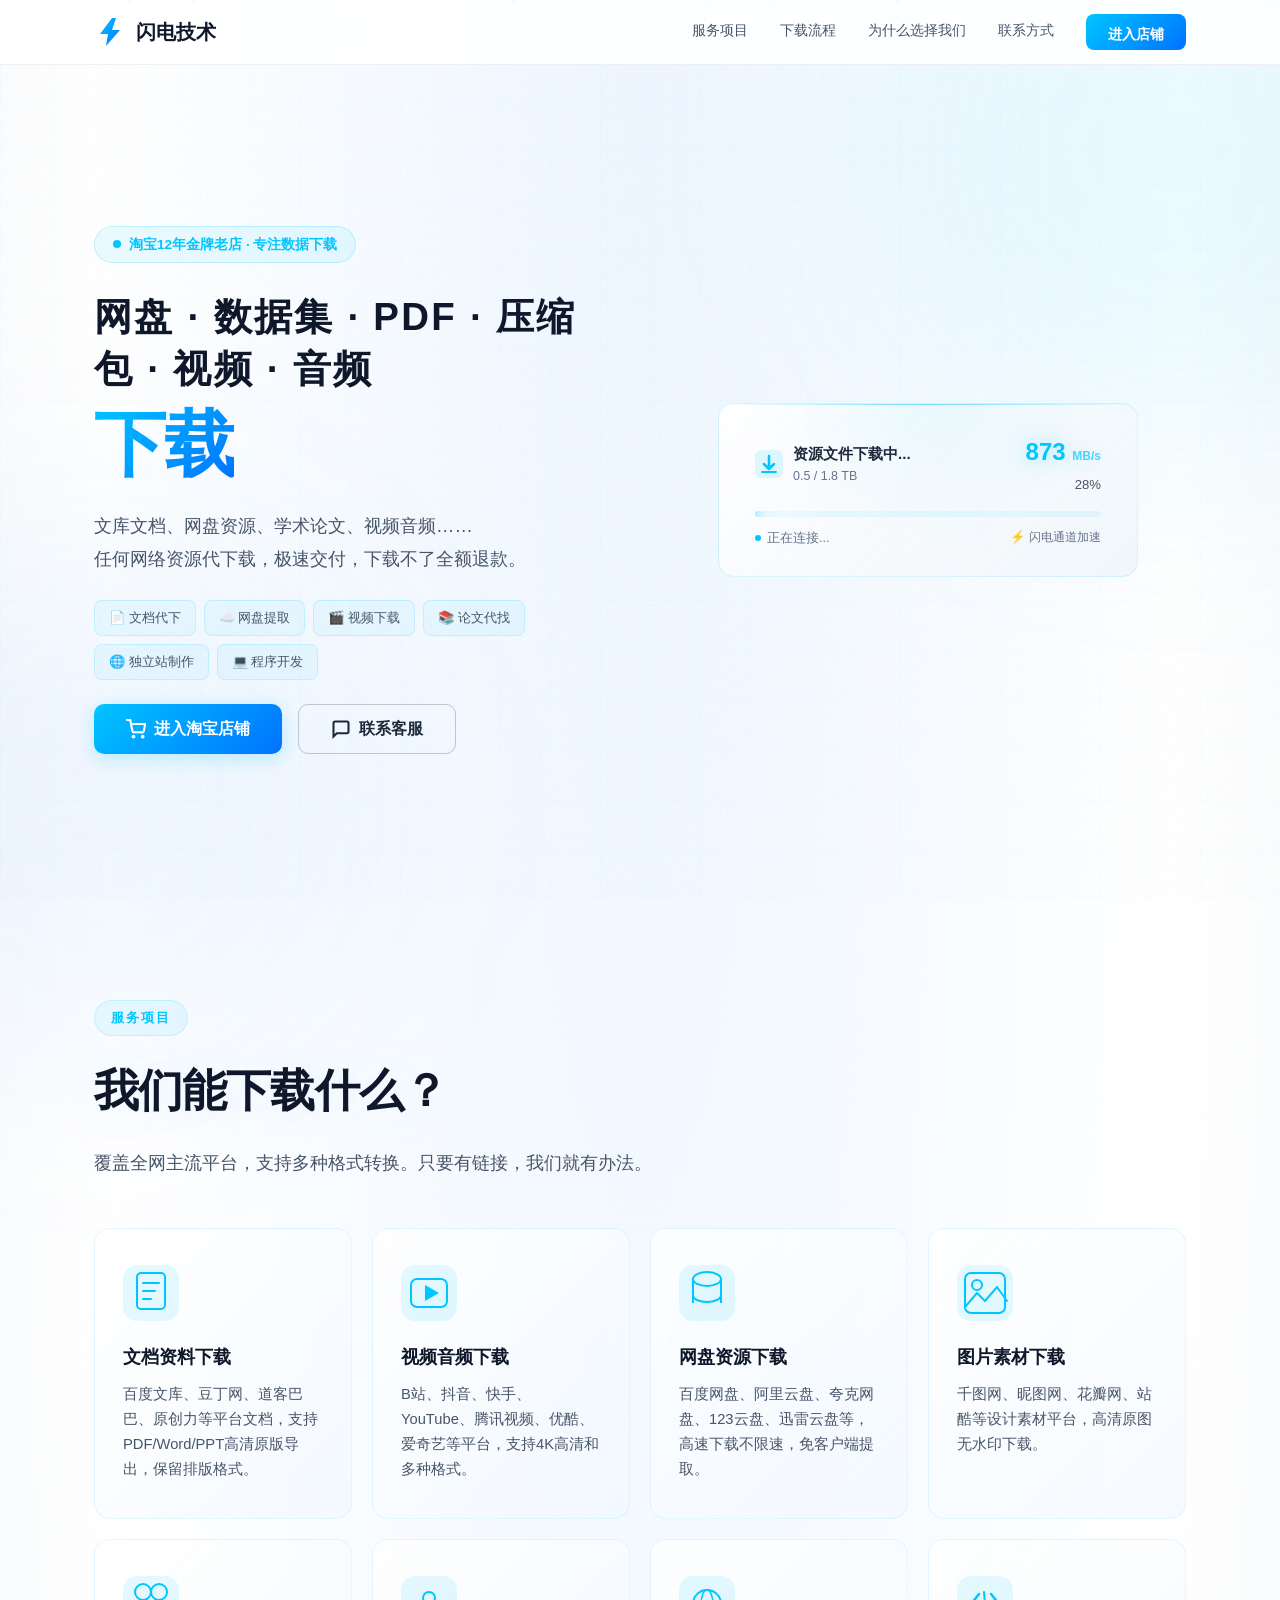
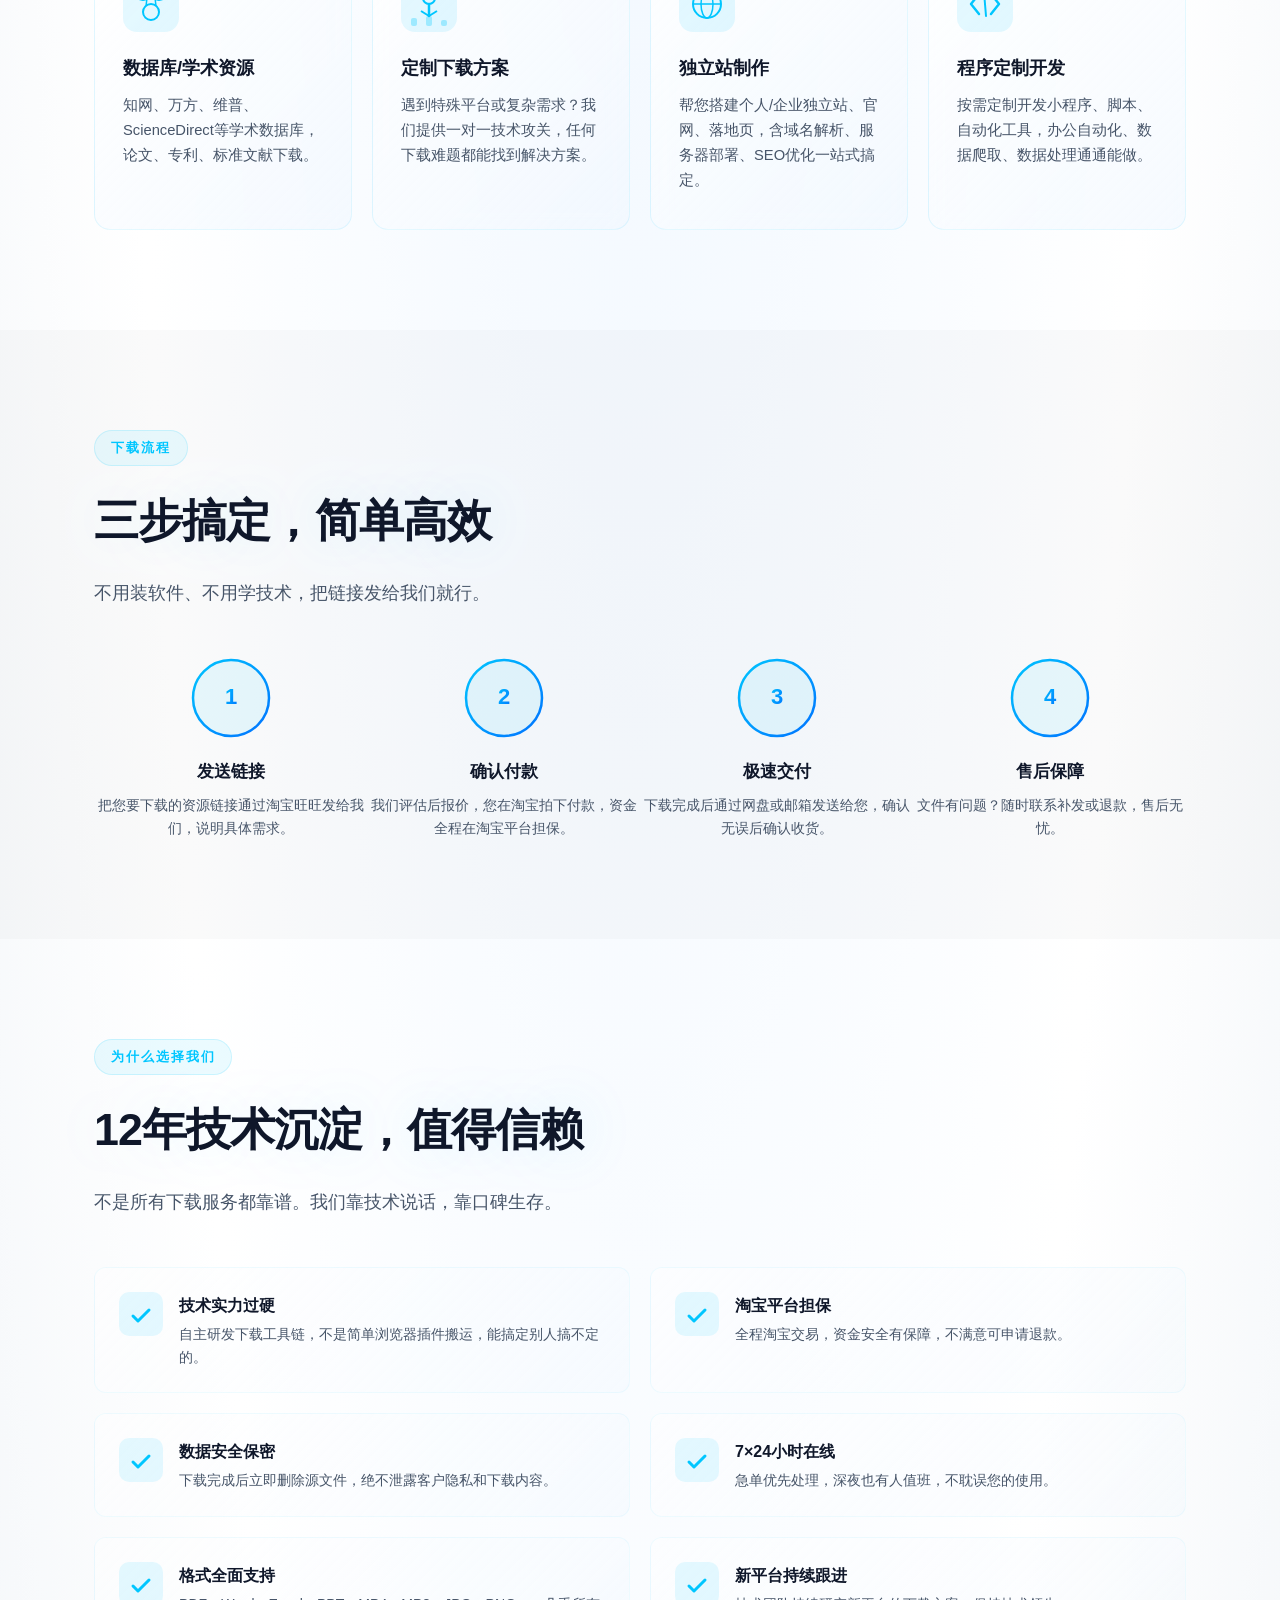
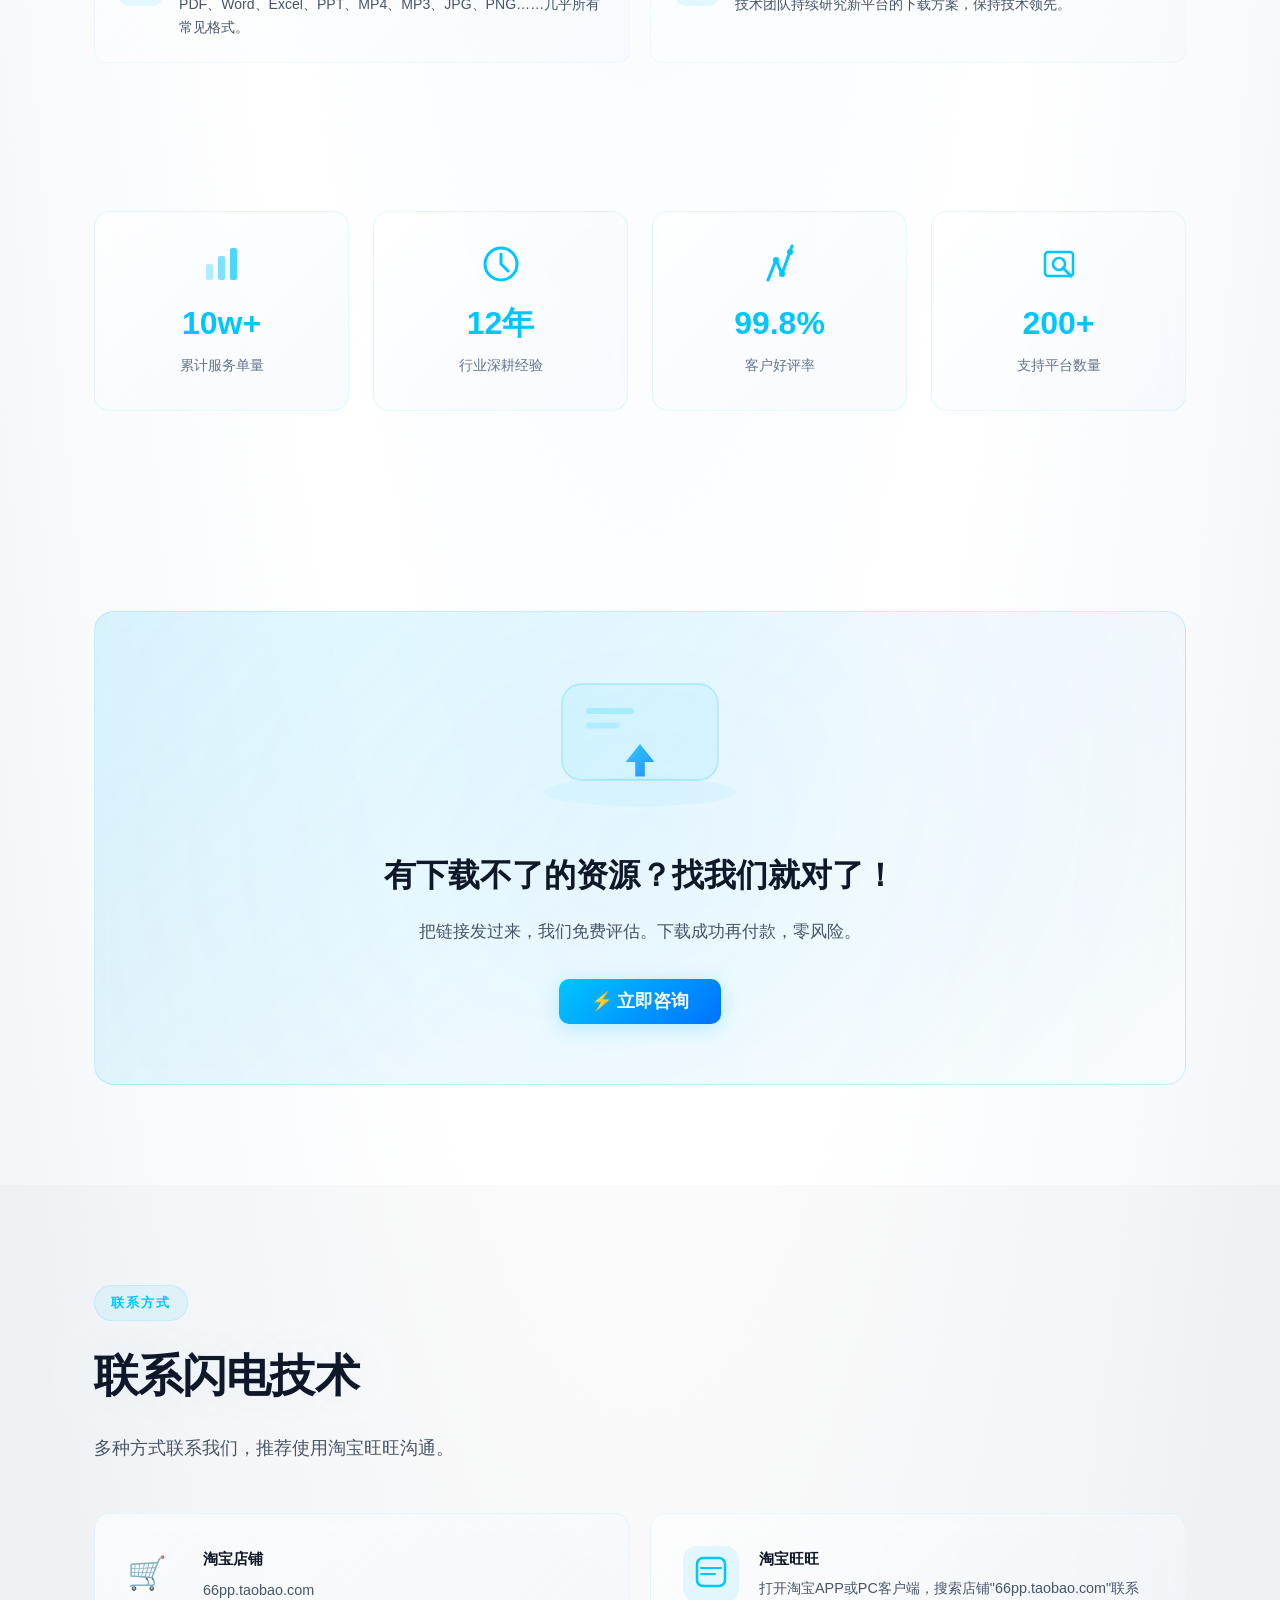
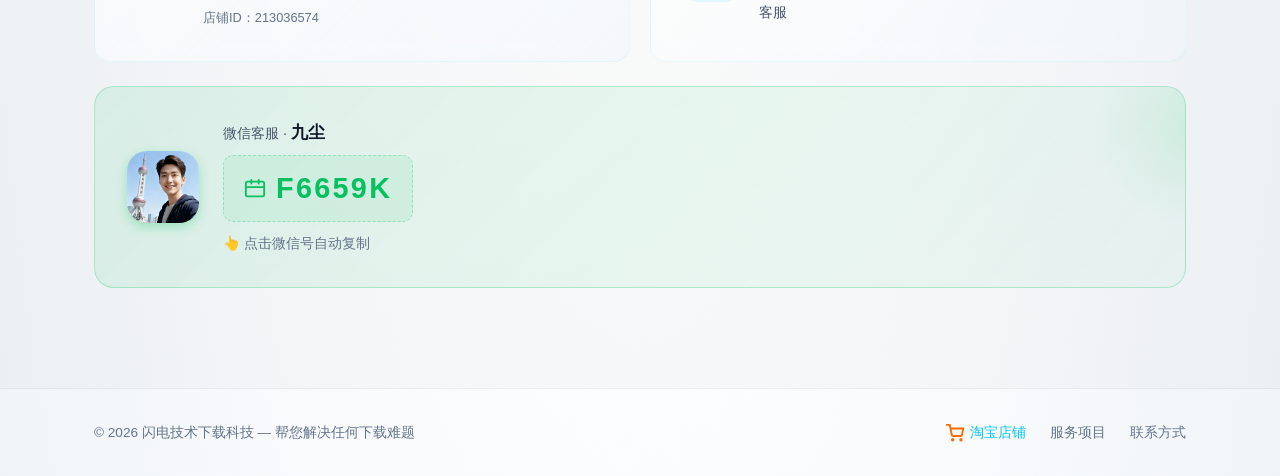
==== commit c80bf32c: "新增两个业务：独立站制作 + 程序定制开发 - 服务区8个卡片改为4列布局(2行整齐) - 独立站：地球仪SVG图标 - 程序开发：代码</>SVG图标 - 首屏标签同步增加🌐独立站制作💻程序开发" ====
--- a/index.html
+++ b/index.html
@@ -263,7 +263,7 @@
     }
 
     /* ===== Services ===== */
-    .services-grid{display:grid;grid-template-columns:repeat(3,1fr);gap:24px;margin-top:48px}
+    .services-grid{display:grid;grid-template-columns:repeat(4,1fr);gap:20px;margin-top:48px}
     .service-card{
       background:linear-gradient(135deg,rgba(255,255,255,.8),rgba(240,247,255,.6));
       border:1px solid rgba(0,198,255,.1);
@@ -561,7 +561,7 @@
           <h1 id="hero-title"><span class="hero-types">网盘 · 数据集 · PDF · 压缩包 · 视频 · 音频</span><span class="highlight">下载</span></h1>
           <p>文库文档、网盘资源、学术论文、视频音频……<br>任何网络资源代下载，极速交付，下载不了全额退款。</p>
           <div class="hero-tags">
-            <span>📄 文档代下</span><span>☁️ 网盘提取</span><span>🎬 视频下载</span><span>📚 论文代找</span>
+            <span>📄 文档代下</span><span>☁️ 网盘提取</span><span>🎬 视频下载</span><span>📚 论文代找</span><span>🌐 独立站制作</span><span>💻 程序开发</span>
           </div>
           <div class="hero-buttons">
             <a href="https://66pp.taobao.com" class="btn btn-primary" target="_blank" rel="noopener noreferrer">
@@ -642,6 +642,16 @@
           <h3>定制下载方案</h3>
           <p>遇到特殊平台或复杂需求？我们提供一对一技术攻关，任何下载难题都能找到解决方案。</p>
         </div>
+        <div class="service-card">
+          <div class="s-icon"><svg viewBox="0 0 56 56" fill="none"><rect width="56" height="56" rx="14" fill="rgba(0,198,255,.1)"/><circle cx="28" cy="28" r="14" fill="none" stroke="#00c6ff" stroke-width="2"/><ellipse cx="28" cy="28" rx="6" ry="14" fill="none" stroke="#00c6ff" stroke-width="1.5"/><line x1="14" y1="28" x2="42" y2="28" stroke="#00c6ff" stroke-width="1.5"/></svg></div>
+          <h3>独立站制作</h3>
+          <p>帮您搭建个人/企业独立站、官网、落地页，含域名解析、服务器部署、SEO优化一站式搞定。</p>
+        </div>
+        <div class="service-card">
+          <div class="s-icon"><svg viewBox="0 0 56 56" fill="none"><rect width="56" height="56" rx="14" fill="rgba(0,198,255,.1)"/><path d="M22 18l-8 10 8 10" stroke="#00c6ff" stroke-width="2.5" fill="none" stroke-linecap="round" stroke-linejoin="round"/><path d="M34 18l8 10-8 10" stroke="#00c6ff" stroke-width="2.5" fill="none" stroke-linecap="round" stroke-linejoin="round"/><line x1="27" y1="16" x2="29" y2="40" stroke="#00c6ff" stroke-width="2" stroke-linecap="round"/></svg></div>
+          <h3>程序定制开发</h3>
+          <p>按需定制开发小程序、脚本、自动化工具，办公自动化、数据爬取、数据处理通通能做。</p>
+        </div>
       </div>
     </div>
   </section>
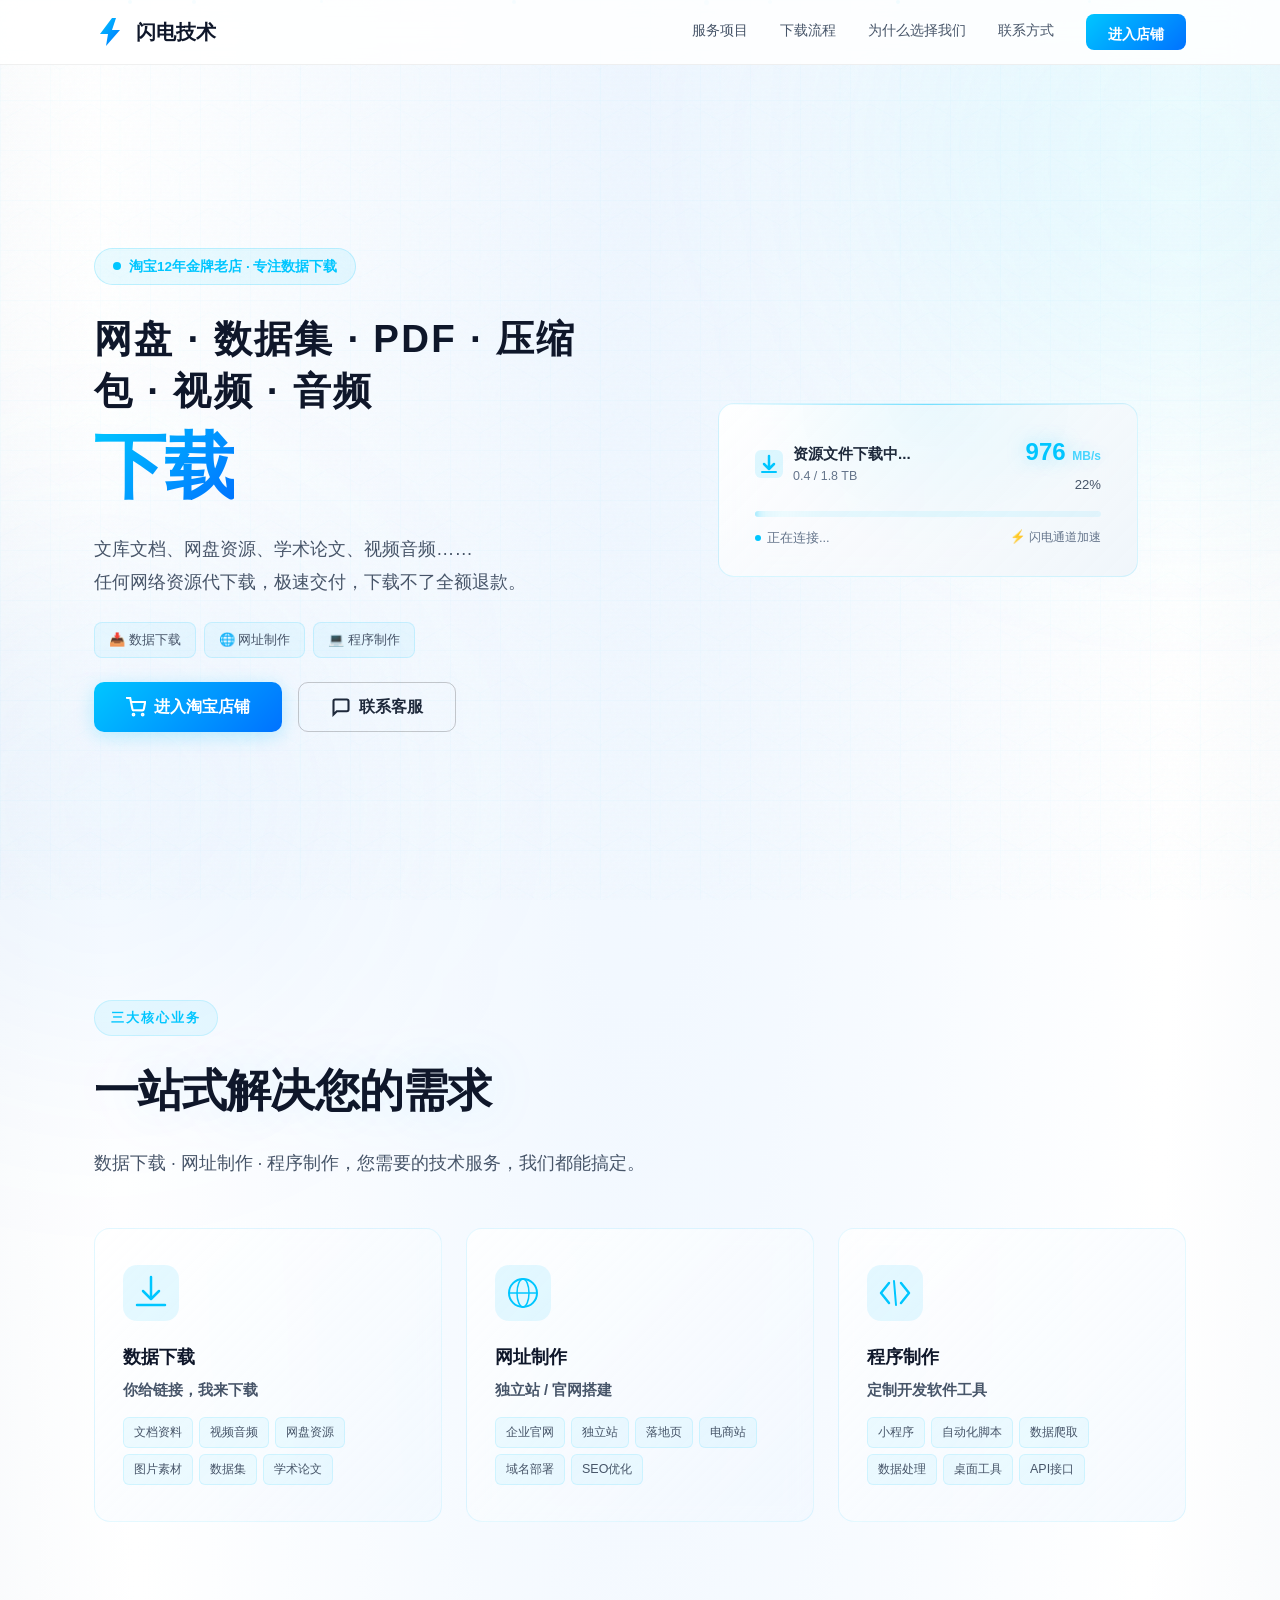
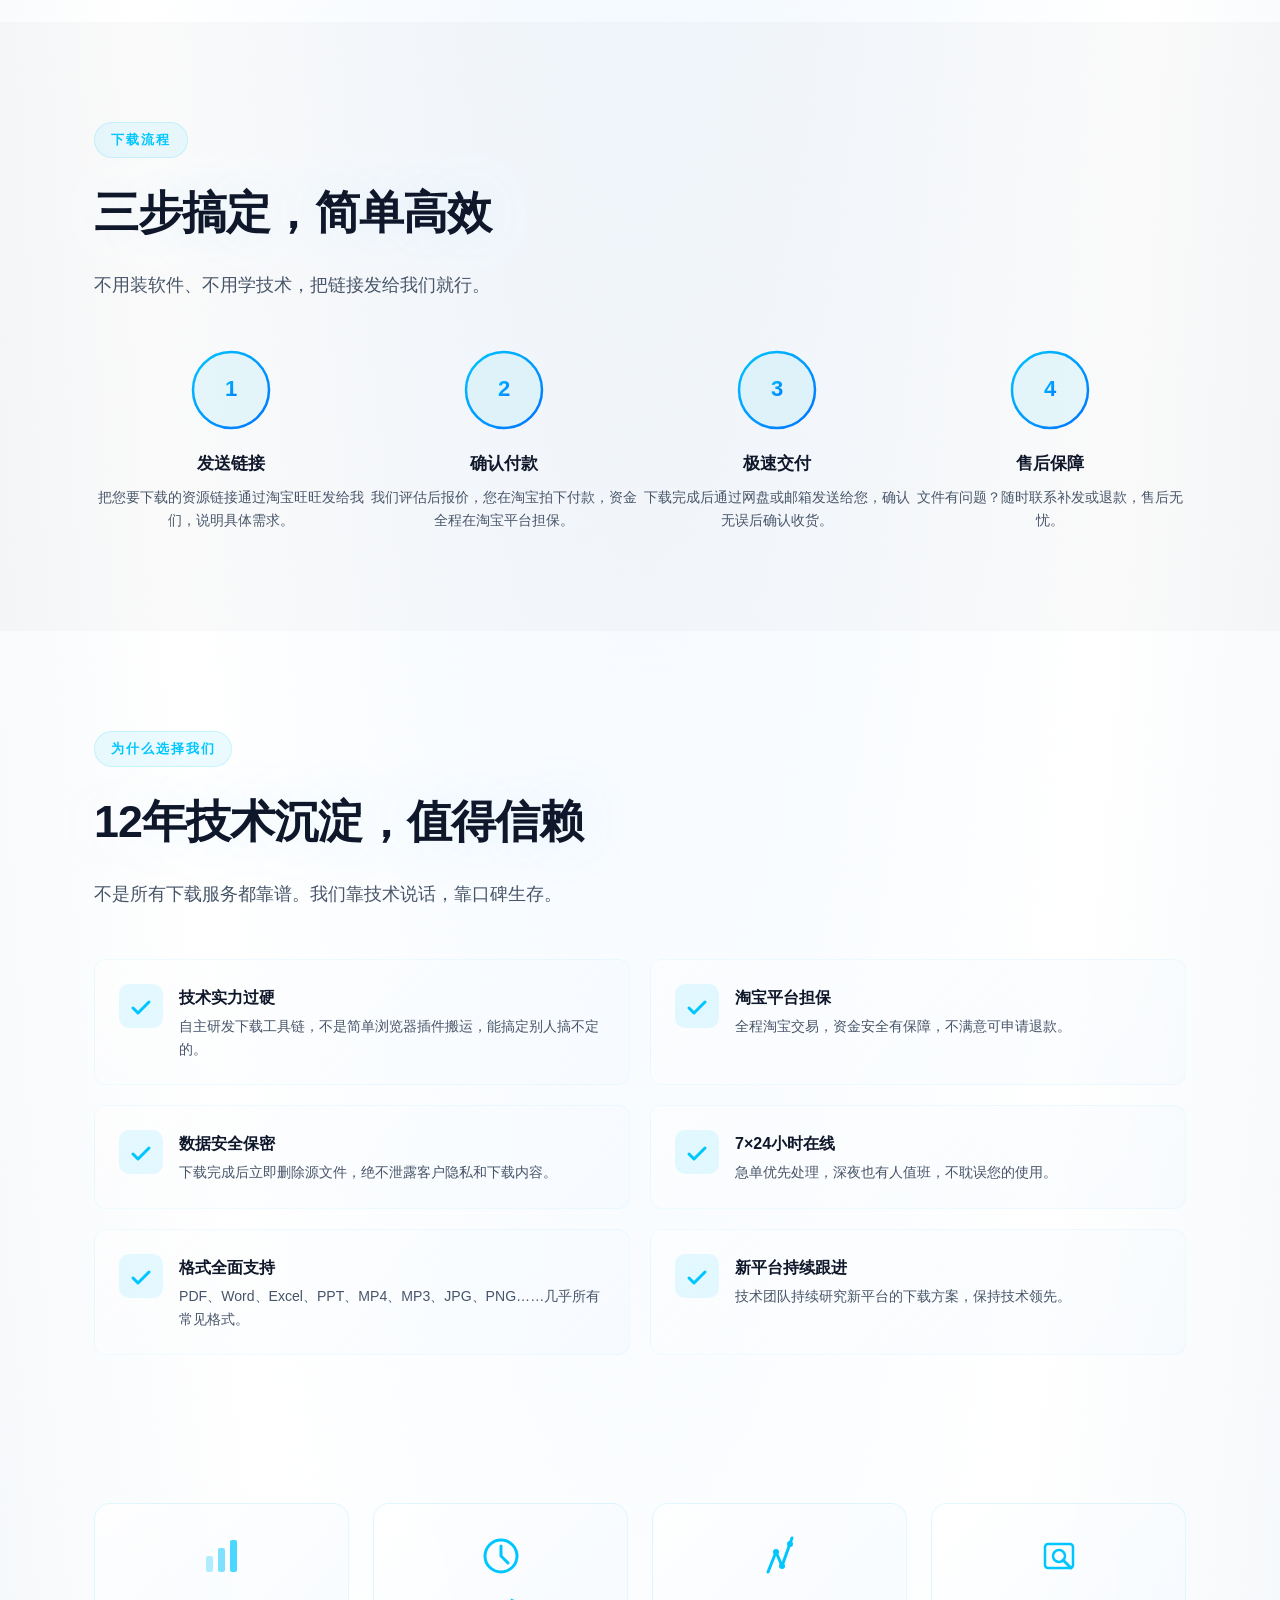
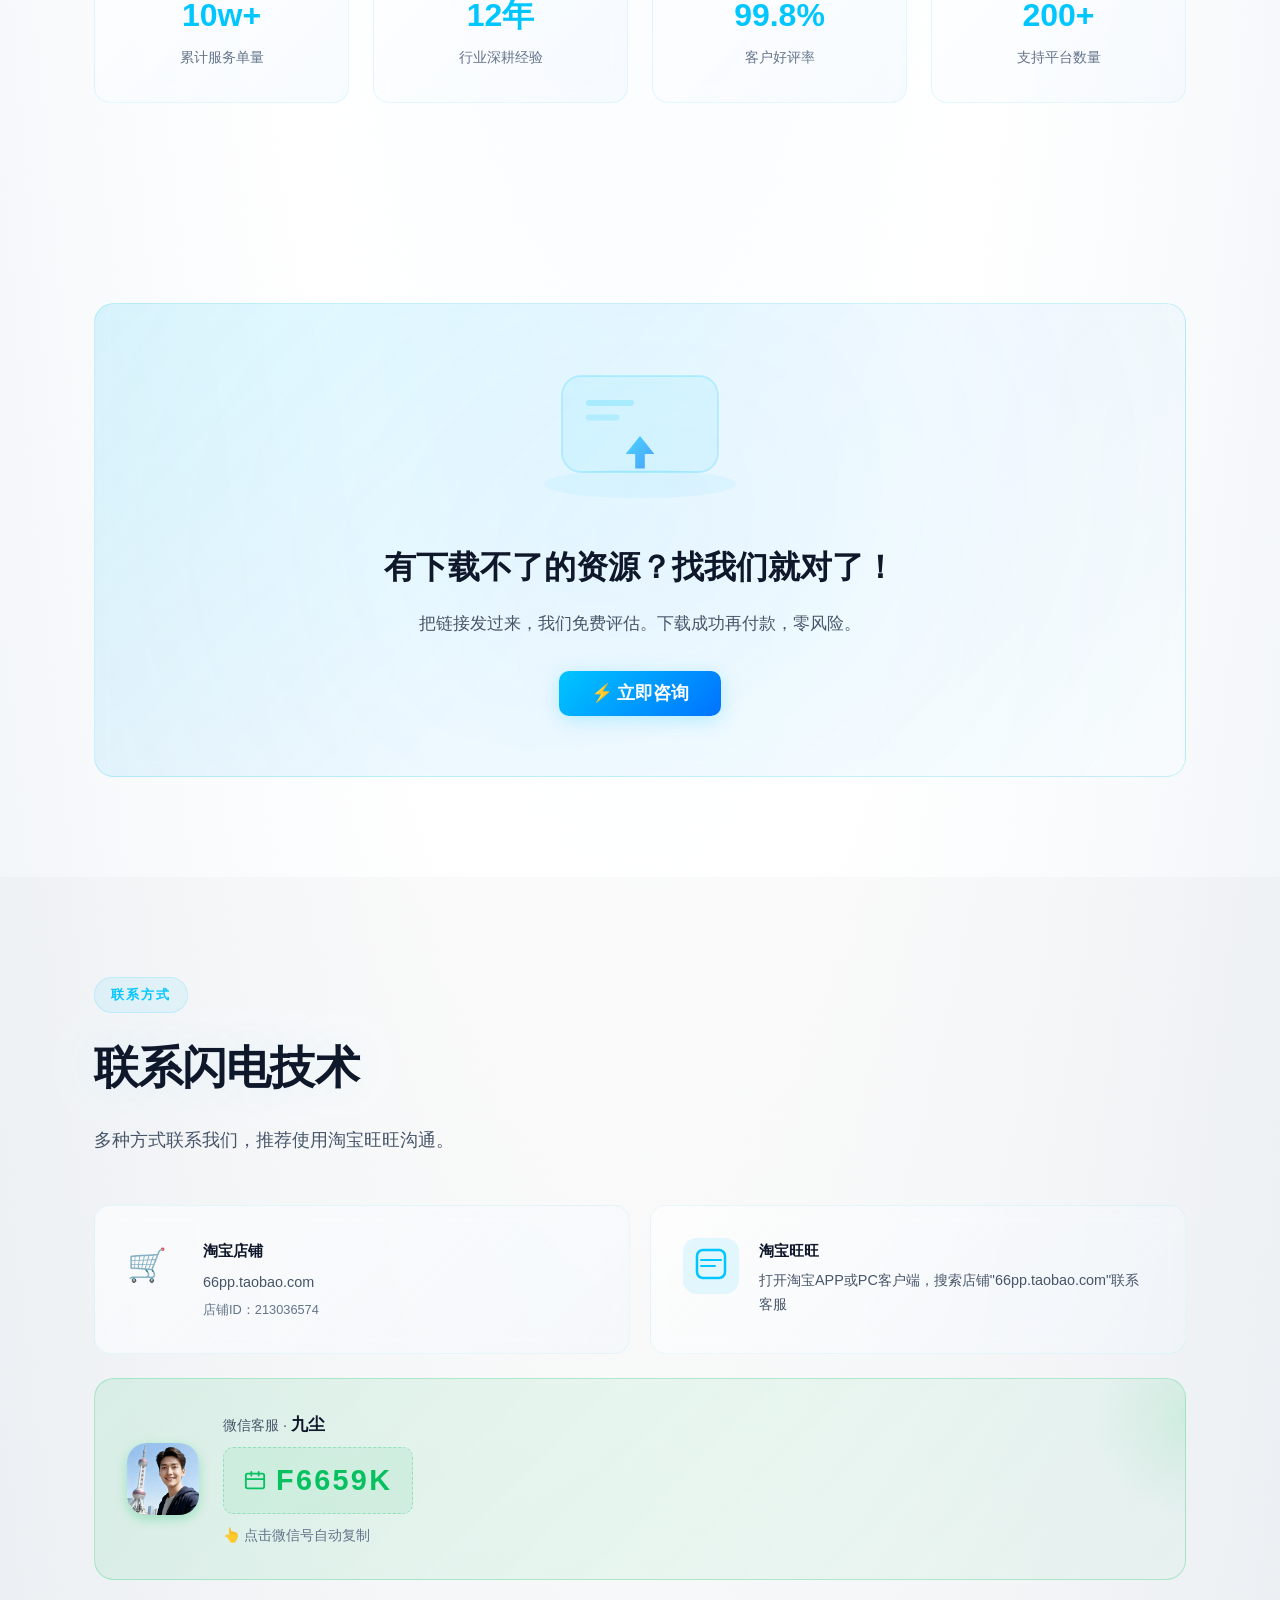
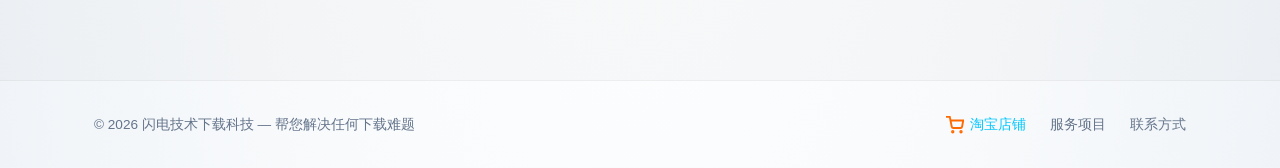
==== commit f4b879f4: "业务重构为3大核心：数据下载+网址制作+程序制作 - 服务区8个小卡片→3个大卡片(每卡含子项目标签) - 首屏标签改为3核心(📥数据下载🌐网址制作💻程序制作) - 新增service-sub副标题+" ====
--- a/index.html
+++ b/index.html
@@ -263,7 +263,7 @@
     }
 
     /* ===== Services ===== */
-    .services-grid{display:grid;grid-template-columns:repeat(4,1fr);gap:20px;margin-top:48px}
+    .services-grid{display:grid;grid-template-columns:repeat(3,1fr);gap:24px;margin-top:48px}
     .service-card{
       background:linear-gradient(135deg,rgba(255,255,255,.8),rgba(240,247,255,.6));
       border:1px solid rgba(0,198,255,.1);
@@ -282,8 +282,14 @@
     .service-card:hover::before{opacity:1}
     .service-card .s-icon{width:56px;height:56px;margin-bottom:20px}
     .service-card .s-icon svg{width:100%;height:100%}
-    .service-card h3{font-size:1.15rem;color:#0f172a;margin-bottom:10px;font-weight:700}
+    .service-card h3{font-size:1.15rem;color:#0f172a;margin-bottom:6px;font-weight:700}
     .service-card p{font-size:.92rem;color:#475569;line-height:1.7}
+    .service-sub{font-size:.9rem;color:#00c6ff;margin-bottom:14px;font-weight:600}
+    .service-items{display:flex;flex-wrap:wrap;gap:6px}
+    .service-items span{
+      font-size:.78rem;color:#475569;background:rgba(0,198,255,.06);
+      border:1px solid rgba(0,198,255,.12);border-radius:6px;padding:4px 10px;
+    }
 
     /* ===== Process ===== */
     .process-steps{display:grid;grid-template-columns:repeat(4,1fr);gap:0;margin-top:48px;position:relative}
@@ -437,7 +443,7 @@
       .hero-grid{grid-template-columns:1fr;gap:32px}
       .hero-visual{order:-1}
       .hero-illustration{max-width:300px;margin:0 auto}
-      .services-grid{grid-template-columns:repeat(2,1fr);gap:16px}
+      .services-grid{grid-template-columns:repeat(3,1fr);gap:16px}
       .process-steps{grid-template-columns:repeat(2,1fr);gap:28px}
       .process-line{display:none}
       .stats-row{flex-wrap:wrap;gap:16px}
@@ -561,7 +567,7 @@
           <h1 id="hero-title"><span class="hero-types">网盘 · 数据集 · PDF · 压缩包 · 视频 · 音频</span><span class="highlight">下载</span></h1>
           <p>文库文档、网盘资源、学术论文、视频音频……<br>任何网络资源代下载，极速交付，下载不了全额退款。</p>
           <div class="hero-tags">
-            <span>📄 文档代下</span><span>☁️ 网盘提取</span><span>🎬 视频下载</span><span>📚 论文代找</span><span>🌐 独立站制作</span><span>💻 程序开发</span>
+            <span>📥 数据下载</span><span>🌐 网址制作</span><span>💻 程序制作</span>
           </div>
           <div class="hero-buttons">
             <a href="https://66pp.taobao.com" class="btn btn-primary" target="_blank" rel="noopener noreferrer">
@@ -608,49 +614,33 @@
   <!-- Services -->
   <section class="section" id="services" aria-labelledby="services-title">
     <div class="container">
-      <span class="section-label">服务项目</span>
-      <h2 class="section-title" id="services-title">我们能下载什么？</h2>
-      <p class="section-desc">覆盖全网主流平台，支持多种格式转换。只要有链接，我们就有办法。</p>
+      <span class="section-label">三大核心业务</span>
+      <h2 class="section-title" id="services-title">一站式解决您的需求</h2>
+      <p class="section-desc">数据下载 · 网址制作 · 程序制作，您需要的技术服务，我们都能搞定。</p>
       <div class="services-grid">
         <div class="service-card">
-          <div class="s-icon"><svg viewBox="0 0 56 56" fill="none"><rect width="56" height="56" rx="14" fill="rgba(0,198,255,.1)"/><rect x="14" y="8" width="28" height="36" rx="4" fill="none" stroke="#00c6ff" stroke-width="2"/><line x1="20" y1="18" x2="36" y2="18" stroke="#00c6ff" stroke-width="2" stroke-linecap="round"/><line x1="20" y1="26" x2="32" y2="26" stroke="#00c6ff" stroke-width="2" stroke-linecap="round"/><line x1="20" y1="34" x2="28" y2="34" stroke="#00c6ff" stroke-width="2" stroke-linecap="round"/></svg></div>
-          <h3>文档资料下载</h3>
-          <p>百度文库、豆丁网、道客巴巴、原创力等平台文档，支持PDF/Word/PPT高清原版导出，保留排版格式。</p>
-        </div>
-        <div class="service-card">
-          <div class="s-icon"><svg viewBox="0 0 56 56" fill="none"><rect width="56" height="56" rx="14" fill="rgba(0,198,255,.1)"/><rect x="10" y="14" width="36" height="28" rx="6" fill="none" stroke="#00c6ff" stroke-width="2"/><polygon points="24,20 24,36 38,28" fill="#00c6ff"/></svg></div>
-          <h3>视频音频下载</h3>
-          <p>B站、抖音、快手、YouTube、腾讯视频、优酷、爱奇艺等平台，支持4K高清和多种格式。</p>
-        </div>
-        <div class="service-card">
-          <div class="s-icon"><svg viewBox="0 0 56 56" fill="none"><rect width="56" height="56" rx="14" fill="rgba(0,198,255,.1)"/><ellipse cx="28" cy="14" rx="14" ry="7" fill="none" stroke="#00c6ff" stroke-width="2"/><path d="M14 14v16c0 4 6 7 14 7s14-3 14-7V14" fill="none" stroke="#00c6ff" stroke-width="2"/><line x1="14" y1="22" x2="14" y2="38" stroke="#00c6ff" stroke-width="2"/><line x1="42" y1="22" x2="42" y2="38" stroke="#00c6ff" stroke-width="2"/></svg></div>
-          <h3>网盘资源下载</h3>
-          <p>百度网盘、阿里云盘、夸克网盘、123云盘、迅雷云盘等，高速下载不限速，免客户端提取。</p>
-        </div>
-        <div class="service-card">
-          <div class="s-icon"><svg viewBox="0 0 56 56" fill="none"><rect width="56" height="56" rx="14" fill="rgba(0,198,255,.1)"/><rect x="8" y="8" width="40" height="40" rx="6" fill="none" stroke="#00c6ff" stroke-width="2"/><circle cx="20" cy="20" r="5" fill="none" stroke="#00c6ff" stroke-width="2"/><path d="M8 42l12-14 8 8 12-14 10 14" fill="none" stroke="#00c6ff" stroke-width="2" stroke-linecap="round"/></svg></div>
-          <h3>图片素材下载</h3>
-          <p>千图网、昵图网、花瓣网、站酷等设计素材平台，高清原图无水印下载。</p>
-        </div>
-        <div class="service-card">
-          <div class="s-icon"><svg viewBox="0 0 56 56" fill="none"><rect width="56" height="56" rx="14" fill="rgba(0,198,255,.1)"/><ellipse cx="20" cy="16" rx="8" ry="8" fill="none" stroke="#00c6ff" stroke-width="2"/><ellipse cx="36" cy="16" rx="8" ry="8" fill="none" stroke="#00c6ff" stroke-width="2"/><ellipse cx="28" cy="36" rx="8" ry="8" fill="none" stroke="#00c6ff" stroke-width="2"/><line x1="24" y1="22" x2="23" y2="30" stroke="#00c6ff" stroke-width="1.5"/><line x1="32" y1="22" x2="33" y2="30" stroke="#00c6ff" stroke-width="1.5"/></svg></div>
-          <h3>数据库/学术资源</h3>
-          <p>知网、万方、维普、ScienceDirect等学术数据库，论文、专利、标准文献下载。</p>
-        </div>
-        <div class="service-card">
-          <div class="s-icon"><svg viewBox="0 0 56 56" fill="none"><rect width="56" height="56" rx="14" fill="rgba(0,198,255,.1)"/><circle cx="28" cy="22" r="6" fill="none" stroke="#00c6ff" stroke-width="2"/><line x1="28" y1="28" x2="28" y2="40" stroke="#00c6ff" stroke-width="2.5" stroke-linecap="round"/><line x1="20" y1="35" x2="28" y2="40" stroke="#00c6ff" stroke-width="2"/><line x1="36" y1="35" x2="28" y2="40" stroke="#00c6ff" stroke-width="2"/><rect x="10" y="42" width="6" height="8" rx="2" fill="rgba(0,198,255,.3)"/><rect x="25" y="40" width="6" height="10" rx="2" fill="rgba(0,198,255,.3)"/><rect x="40" y="44" width="6" height="6" rx="2" fill="rgba(0,198,255,.3)"/></svg></div>
-          <h3>定制下载方案</h3>
-          <p>遇到特殊平台或复杂需求？我们提供一对一技术攻关，任何下载难题都能找到解决方案。</p>
+          <div class="s-icon"><svg viewBox="0 0 56 56" fill="none"><rect width="56" height="56" rx="14" fill="rgba(0,198,255,.1)"/><path d="M28 12v20" stroke="#00c6ff" stroke-width="2.5" stroke-linecap="round"/><path d="M20 26l8 8 8-8" stroke="#00c6ff" stroke-width="2.5" fill="none" stroke-linecap="round" stroke-linejoin="round"/><path d="M14 40h28" stroke="#00c6ff" stroke-width="2.5" stroke-linecap="round"/></svg></div>
+          <h3>数据下载</h3>
+          <p class="service-sub">你给链接，我来下载</p>
+          <div class="service-items">
+            <span>文档资料</span><span>视频音频</span><span>网盘资源</span><span>图片素材</span><span>数据集</span><span>学术论文</span>
+          </div>
         </div>
         <div class="service-card">
           <div class="s-icon"><svg viewBox="0 0 56 56" fill="none"><rect width="56" height="56" rx="14" fill="rgba(0,198,255,.1)"/><circle cx="28" cy="28" r="14" fill="none" stroke="#00c6ff" stroke-width="2"/><ellipse cx="28" cy="28" rx="6" ry="14" fill="none" stroke="#00c6ff" stroke-width="1.5"/><line x1="14" y1="28" x2="42" y2="28" stroke="#00c6ff" stroke-width="1.5"/></svg></div>
-          <h3>独立站制作</h3>
-          <p>帮您搭建个人/企业独立站、官网、落地页，含域名解析、服务器部署、SEO优化一站式搞定。</p>
+          <h3>网址制作</h3>
+          <p class="service-sub">独立站 / 官网搭建</p>
+          <div class="service-items">
+            <span>企业官网</span><span>独立站</span><span>落地页</span><span>电商站</span><span>域名部署</span><span>SEO优化</span>
+          </div>
         </div>
         <div class="service-card">
           <div class="s-icon"><svg viewBox="0 0 56 56" fill="none"><rect width="56" height="56" rx="14" fill="rgba(0,198,255,.1)"/><path d="M22 18l-8 10 8 10" stroke="#00c6ff" stroke-width="2.5" fill="none" stroke-linecap="round" stroke-linejoin="round"/><path d="M34 18l8 10-8 10" stroke="#00c6ff" stroke-width="2.5" fill="none" stroke-linecap="round" stroke-linejoin="round"/><line x1="27" y1="16" x2="29" y2="40" stroke="#00c6ff" stroke-width="2" stroke-linecap="round"/></svg></div>
-          <h3>程序定制开发</h3>
-          <p>按需定制开发小程序、脚本、自动化工具，办公自动化、数据爬取、数据处理通通能做。</p>
+          <h3>程序制作</h3>
+          <p class="service-sub">定制开发软件工具</p>
+          <div class="service-items">
+            <span>小程序</span><span>自动化脚本</span><span>数据爬取</span><span>数据处理</span><span>桌面工具</span><span>API接口</span>
+          </div>
         </div>
       </div>
     </div>
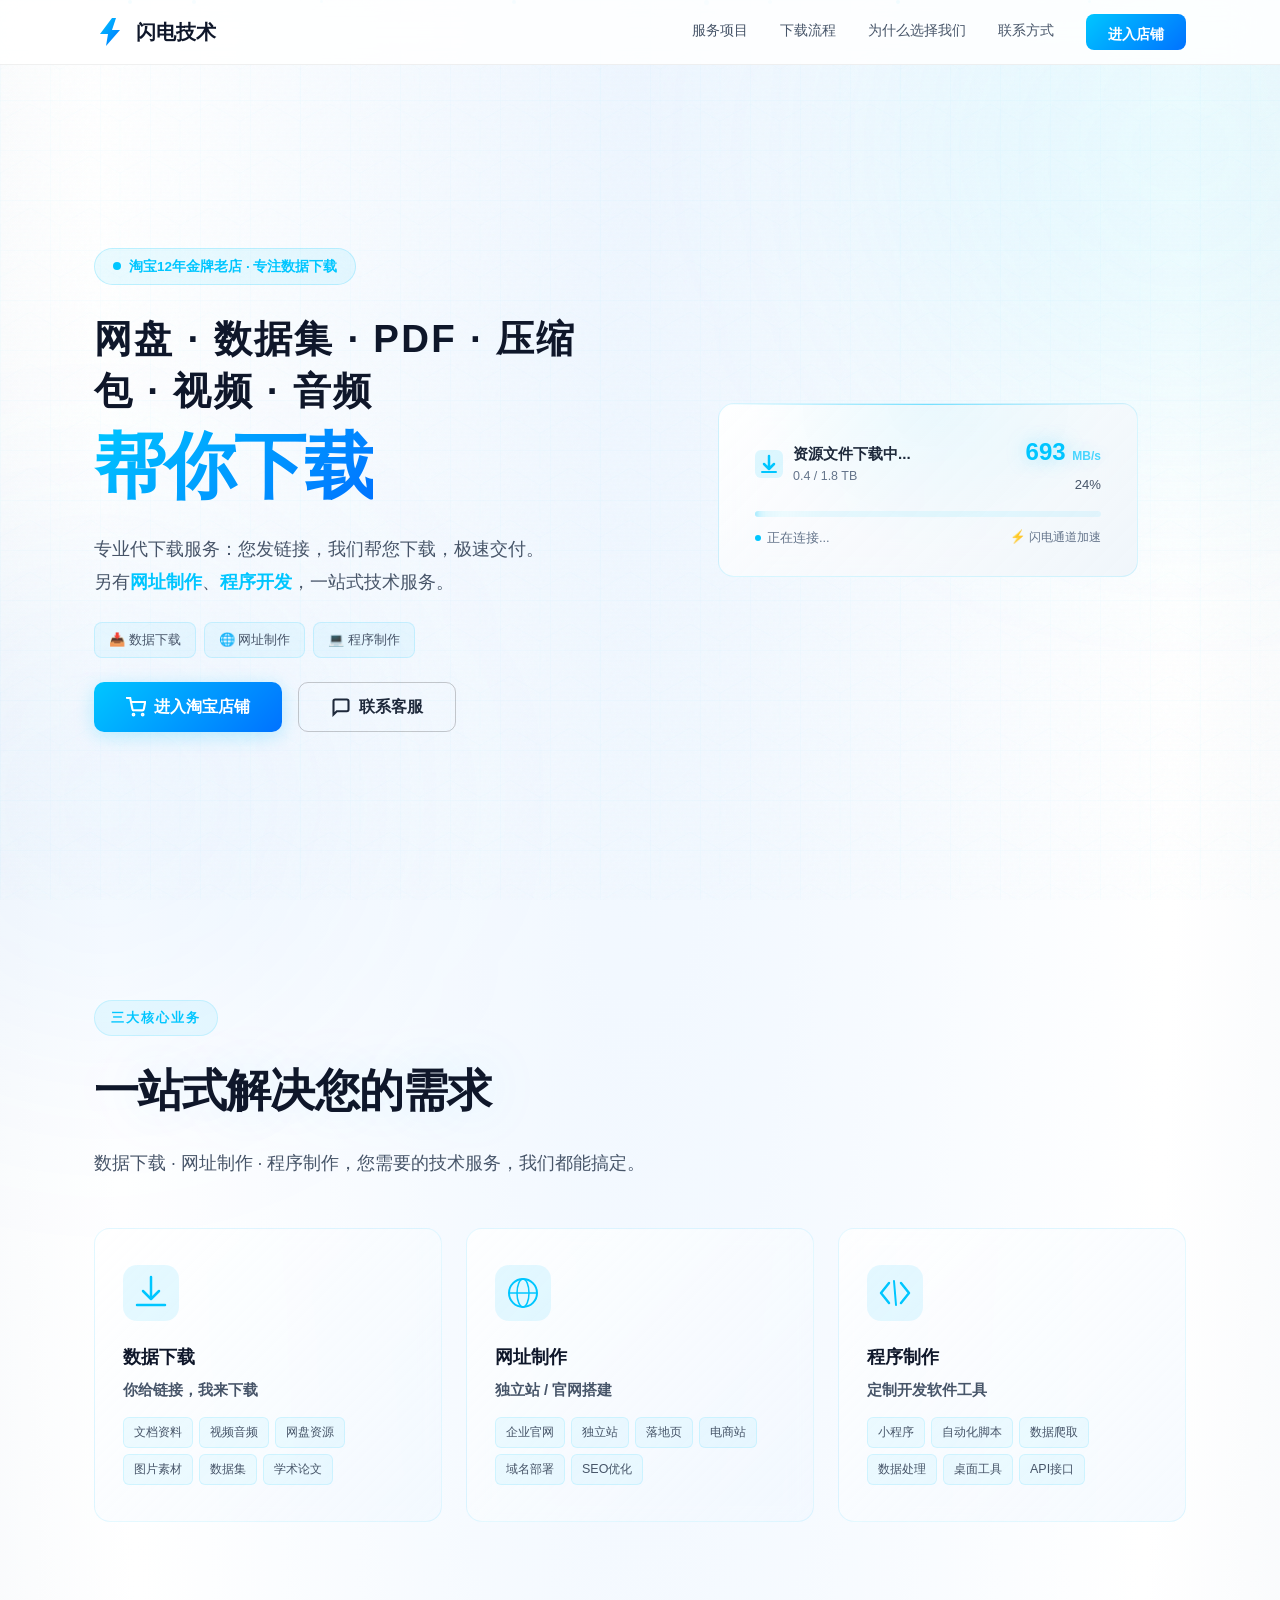
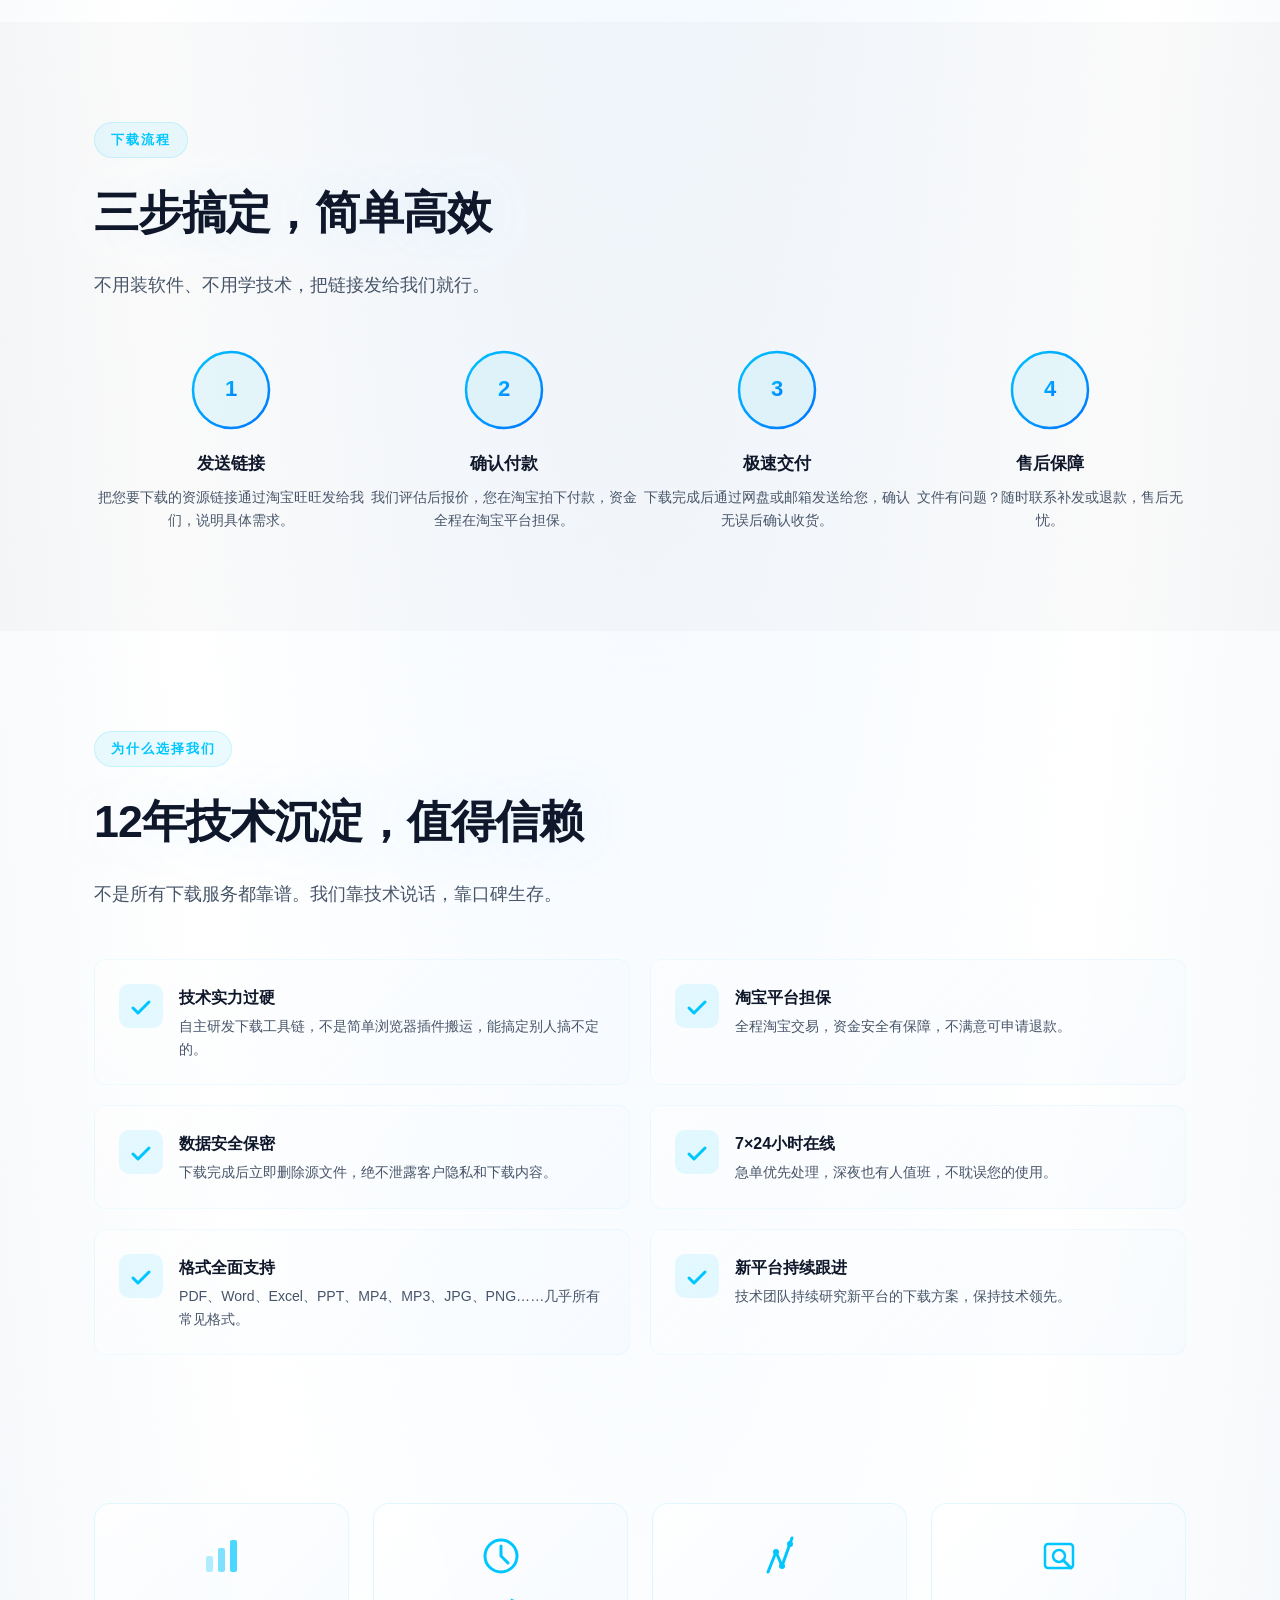
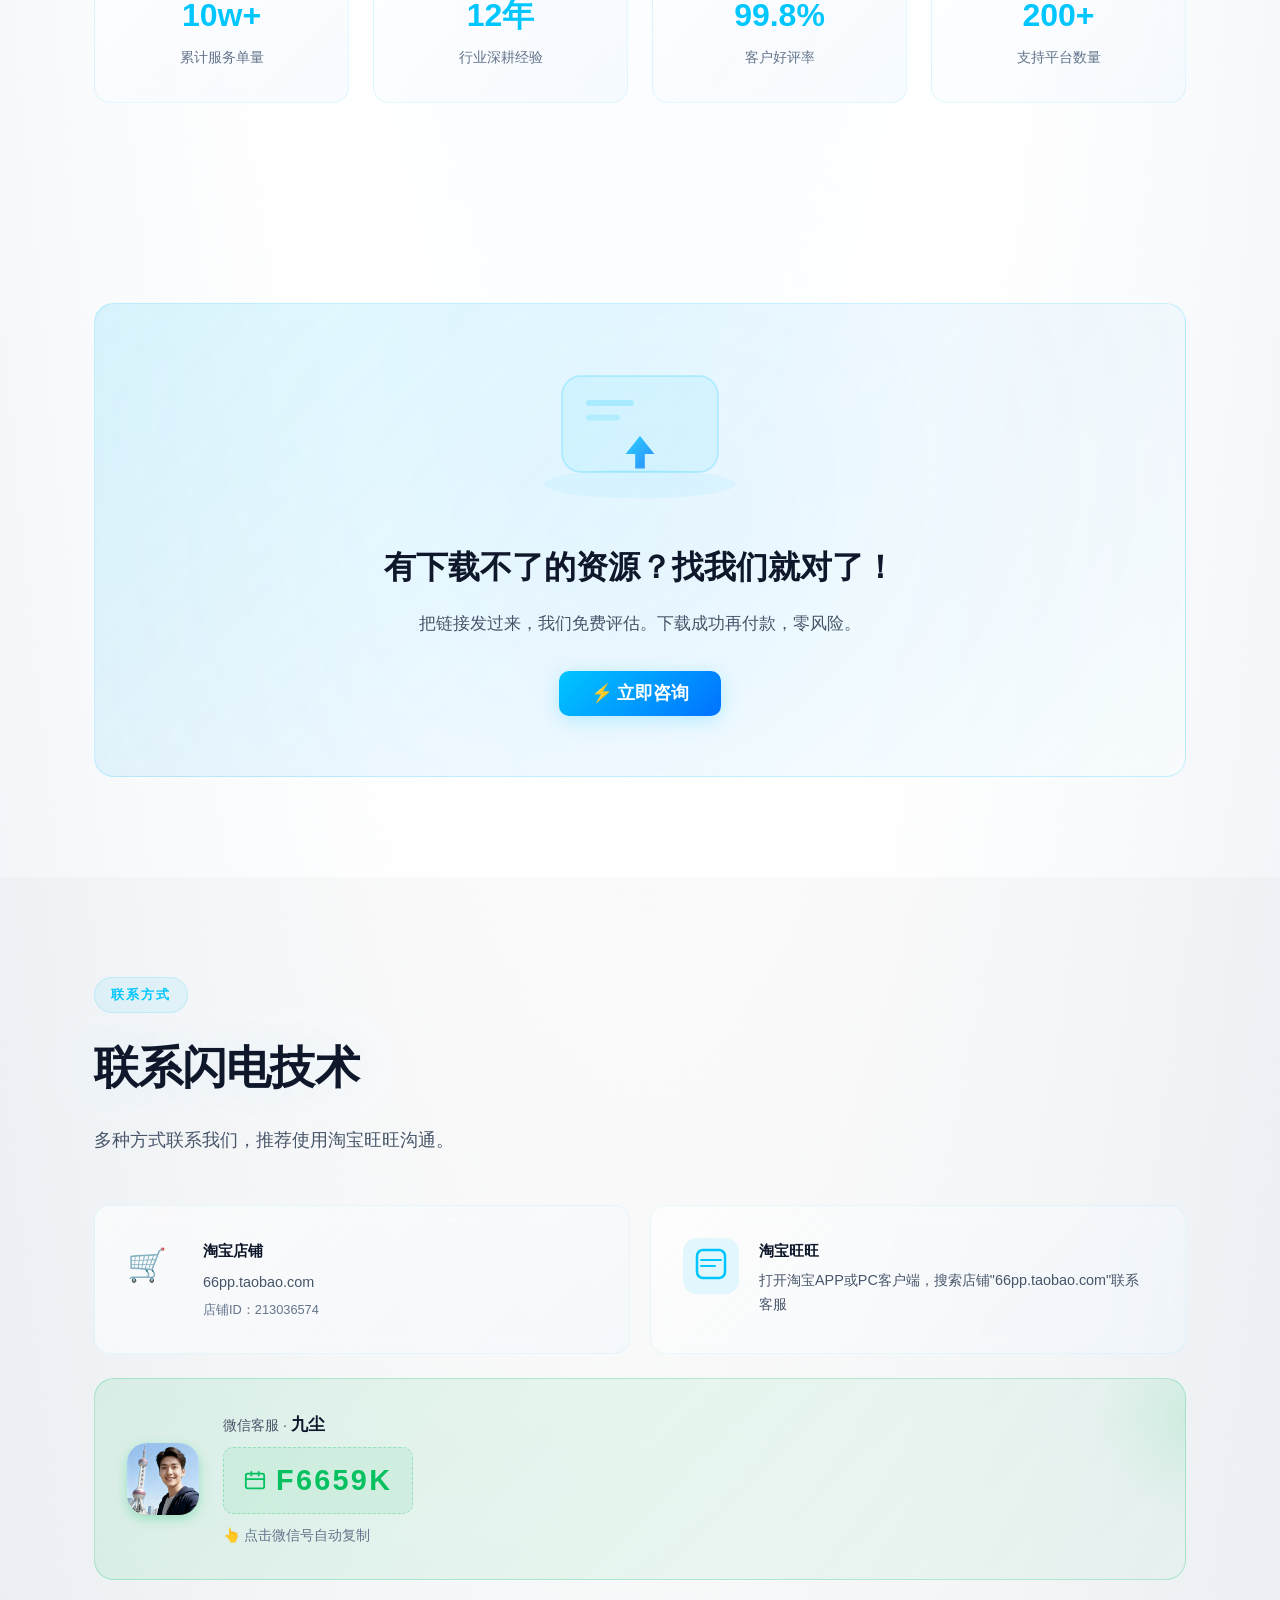
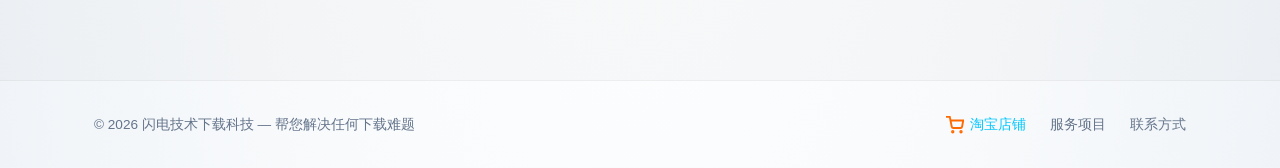
==== commit 21a2cee2: "主标题优化：明确代下载服务定位 - 「下载」→「帮你下载」明确代劳动作 - 副标题说明专业代下载+网址制作+程序开发3大业务 - SEO标题/描述同步更新3大业务" ====
--- a/index.html
+++ b/index.html
@@ -4,8 +4,8 @@
   <meta charset="UTF-8">
   <meta name="viewport" content="width=device-width, initial-scale=1.0">
   <meta http-equiv="X-UA-Compatible" content="IE=edge">
-  <title>闪电技术下载科技 — 代下载文件/文档/论文/视频 | 淘宝12年金牌老店</title>
-  <meta name="description" content="闪电技术下载科技，专注网络资源代下载12年。百度文库、网盘、知网论文、B站视频代下代找，你给链接我来下载，极速交付。淘宝店铺：66pp.taobao.com">
+  <title>闪电技术下载科技 — 代下载/网址制作/程序开发 | 淘宝12年金牌老店</title>
+  <meta name="description" content="闪电技术下载科技，专注数据代下载12年。帮您代下载网盘、数据集、PDF、视频音频等资源，另有独立站网址制作、程序定制开发。淘宝店铺：66pp.taobao.com">
   <meta name="keywords" content="数据下载,下载服务,文件下载,视频下载,文档下载,网盘下载,资源下载,闪电下载,下载难题,下载科技,66pp,闪电技术">
   <meta name="author" content="闪电技术下载科技">
   <meta name="robots" content="index, follow, max-snippet:-1, max-image-preview:large, max-video-preview:-1">
@@ -564,8 +564,8 @@
       <div class="hero-grid">
         <div>
           <div class="hero-badge"><span class="dot"></span> 淘宝12年金牌老店 · 专注数据下载</div>
-          <h1 id="hero-title"><span class="hero-types">网盘 · 数据集 · PDF · 压缩包 · 视频 · 音频</span><span class="highlight">下载</span></h1>
-          <p>文库文档、网盘资源、学术论文、视频音频……<br>任何网络资源代下载，极速交付，下载不了全额退款。</p>
+          <h1 id="hero-title"><span class="hero-types">网盘 · 数据集 · PDF · 压缩包 · 视频 · 音频</span><span class="highlight">帮你下载</span></h1>
+          <p>专业代下载服务：您发链接，我们帮您下载，极速交付。<br>另有<span style="color:#00c6ff;font-weight:600">网址制作</span>、<span style="color:#00c6ff;font-weight:600">程序开发</span>，一站式技术服务。</p>
           <div class="hero-tags">
             <span>📥 数据下载</span><span>🌐 网址制作</span><span>💻 程序制作</span>
           </div>
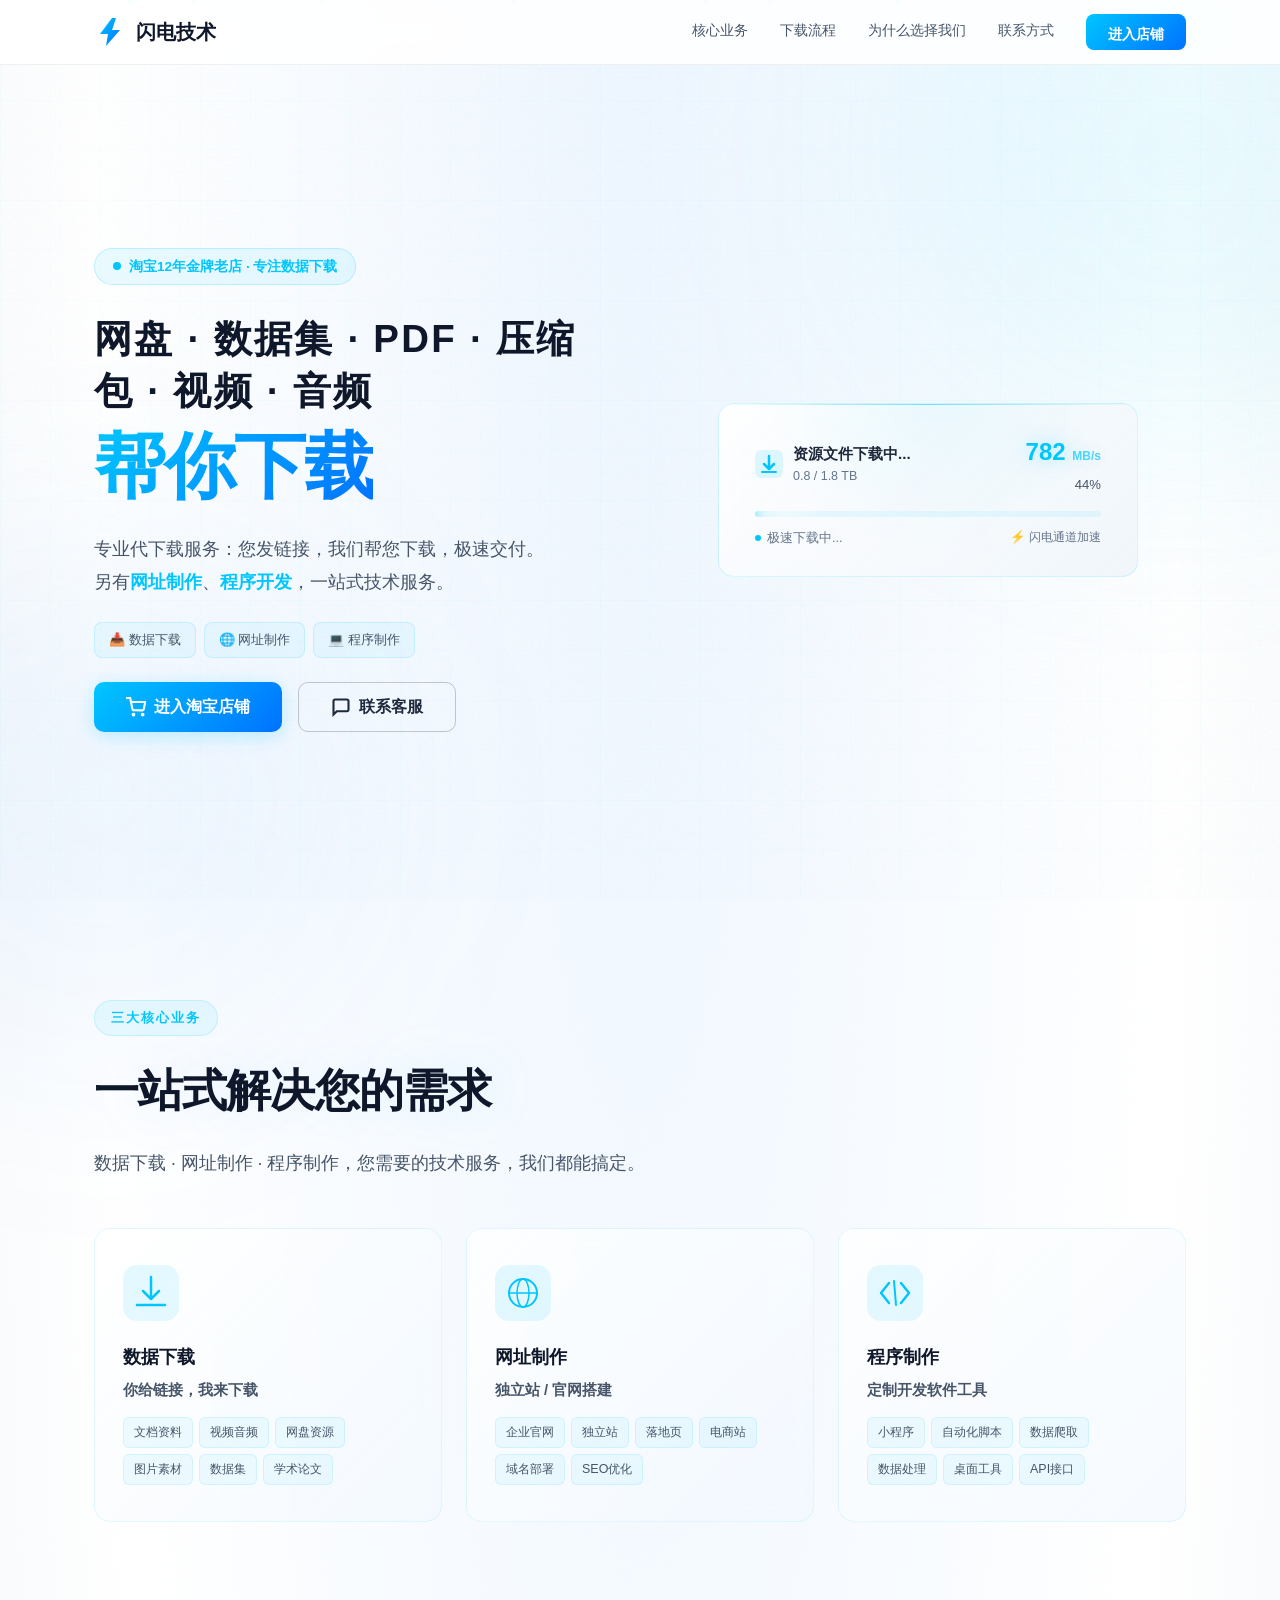
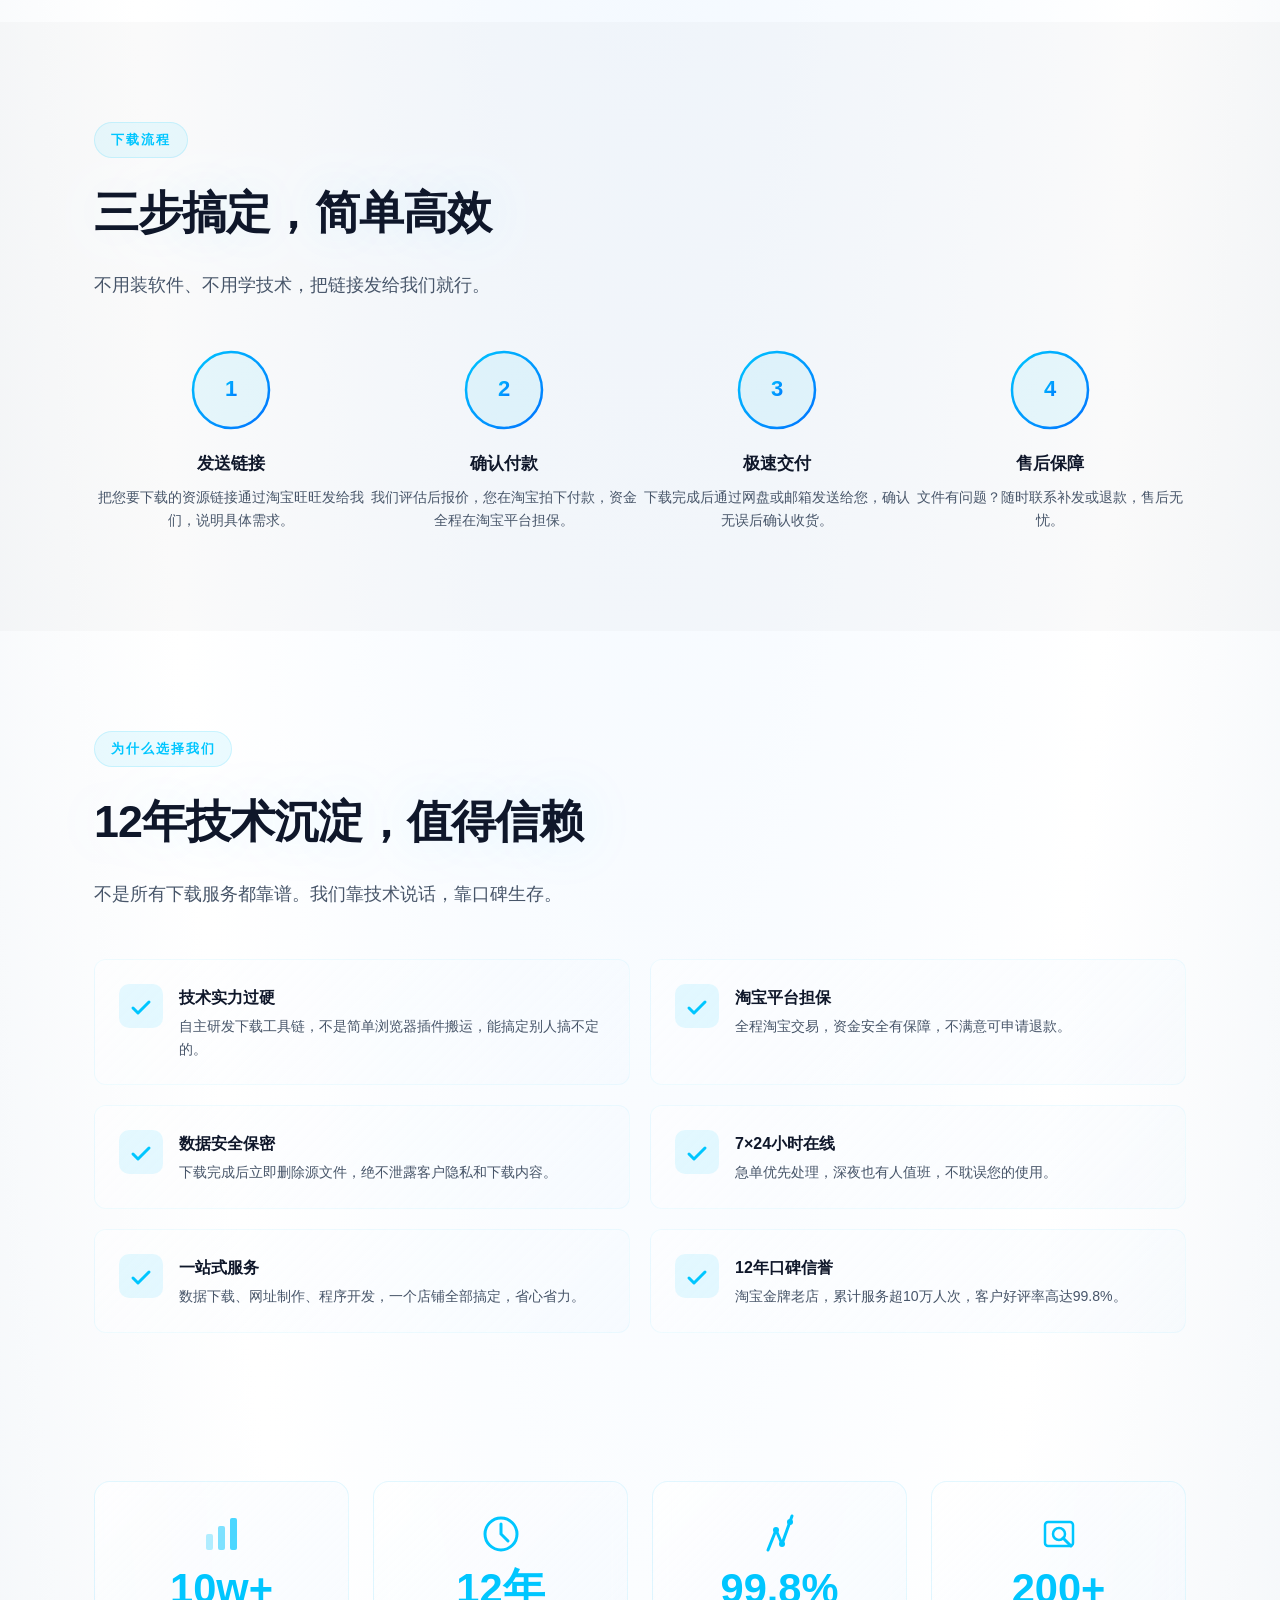
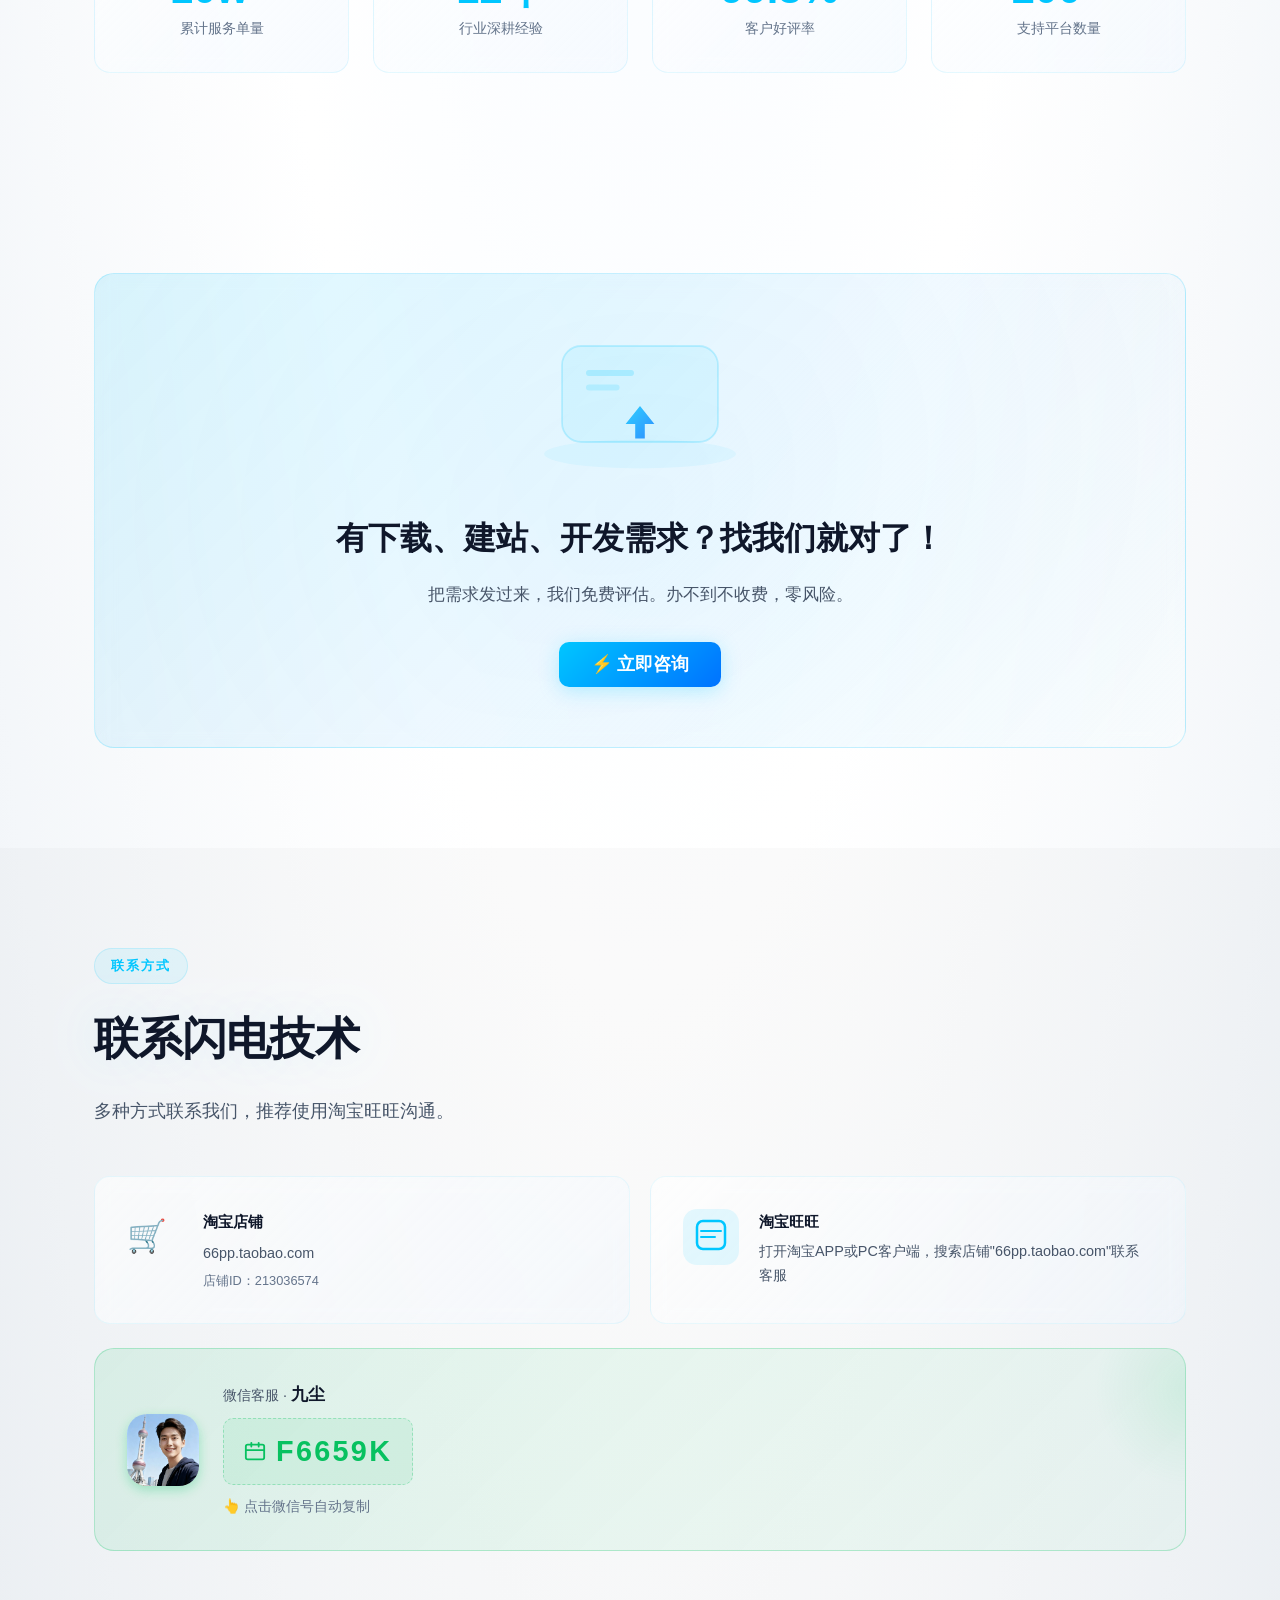
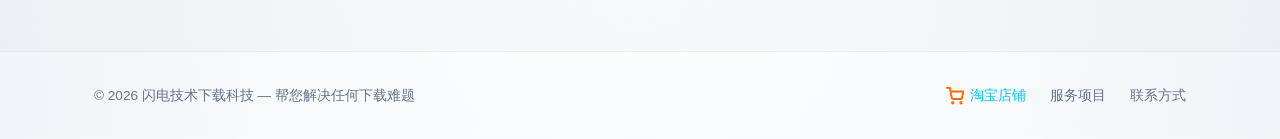
==== commit 563c0ad7: "整体优化：更舒服更大气 - 导航「服务项目」→「核心业务」 - CTA文案体现3大业务(下载/建站/开发) - 统计数字加大(2rem→2.6rem)更有冲击力 - 优势区「格式全面支持」→「一站式服" ====
--- a/index.html
+++ b/index.html
@@ -357,7 +357,7 @@
     }
     .stat-card .stat-icon{width:40px;height:40px;margin:0 auto 12px}
     .stat-card .stat-icon svg{width:100%;height:100%}
-    .stat-card .stat-num{font-size:2rem;font-weight:900;color:#00c6ff;margin-bottom:4px}
+    .stat-card .stat-num{font-size:2.6rem;font-weight:900;color:#00c6ff;margin-bottom:6px;line-height:1.1}
     .stat-card .stat-label{font-size:.85rem;color:#64748b}
 
     /* ===== Contact ===== */
@@ -539,7 +539,7 @@
       闪电技术
     </a>
     <div class="nav-links">
-      <a href="#services">服务项目</a>
+      <a href="#services">核心业务</a>
       <a href="#process">下载流程</a>
       <a href="#why">为什么选择我们</a>
       <a href="#contact">联系方式</a>
@@ -704,11 +704,11 @@
         </div>
         <div class="why-item">
           <div class="why-icon"><svg viewBox="0 0 44 44" fill="none"><rect width="44" height="44" rx="10" fill="rgba(0,198,255,.1)"/><path d="M14 24l5 5 11-11" stroke="#00c6ff" stroke-width="3" stroke-linecap="round" stroke-linejoin="round"/></svg></div>
-          <div><h4>格式全面支持</h4><p>PDF、Word、Excel、PPT、MP4、MP3、JPG、PNG……几乎所有常见格式。</p></div>
+          <div><h4>一站式服务</h4><p>数据下载、网址制作、程序开发，一个店铺全部搞定，省心省力。</p></div>
         </div>
         <div class="why-item">
           <div class="why-icon"><svg viewBox="0 0 44 44" fill="none"><rect width="44" height="44" rx="10" fill="rgba(0,198,255,.1)"/><path d="M14 24l5 5 11-11" stroke="#00c6ff" stroke-width="3" stroke-linecap="round" stroke-linejoin="round"/></svg></div>
-          <div><h4>新平台持续跟进</h4><p>技术团队持续研究新平台的下载方案，保持技术领先。</p></div>
+          <div><h4>12年口碑信誉</h4><p>淘宝金牌老店，累计服务超10万人次，客户好评率高达99.8%。</p></div>
         </div>
       </div>
     </div>
@@ -757,8 +757,8 @@
             <rect x="55" y="42" width="28" height="5" rx="2.5" fill="rgba(0,198,255,.15)"/>
           </svg>
         </div>
-        <h2>有下载不了的资源？找我们就对了！</h2>
-        <p>把链接发过来，我们免费评估。下载成功再付款，零风险。</p>
+        <h2>有下载、建站、开发需求？找我们就对了！</h2>
+        <p>把需求发过来，我们免费评估。办不到不收费，零风险。</p>
         <a href="https://66pp.taobao.com" class="btn btn-primary" target="_blank" rel="noopener noreferrer" style="font-size:1.1rem;">
           ⚡ 立即咨询
         </a>
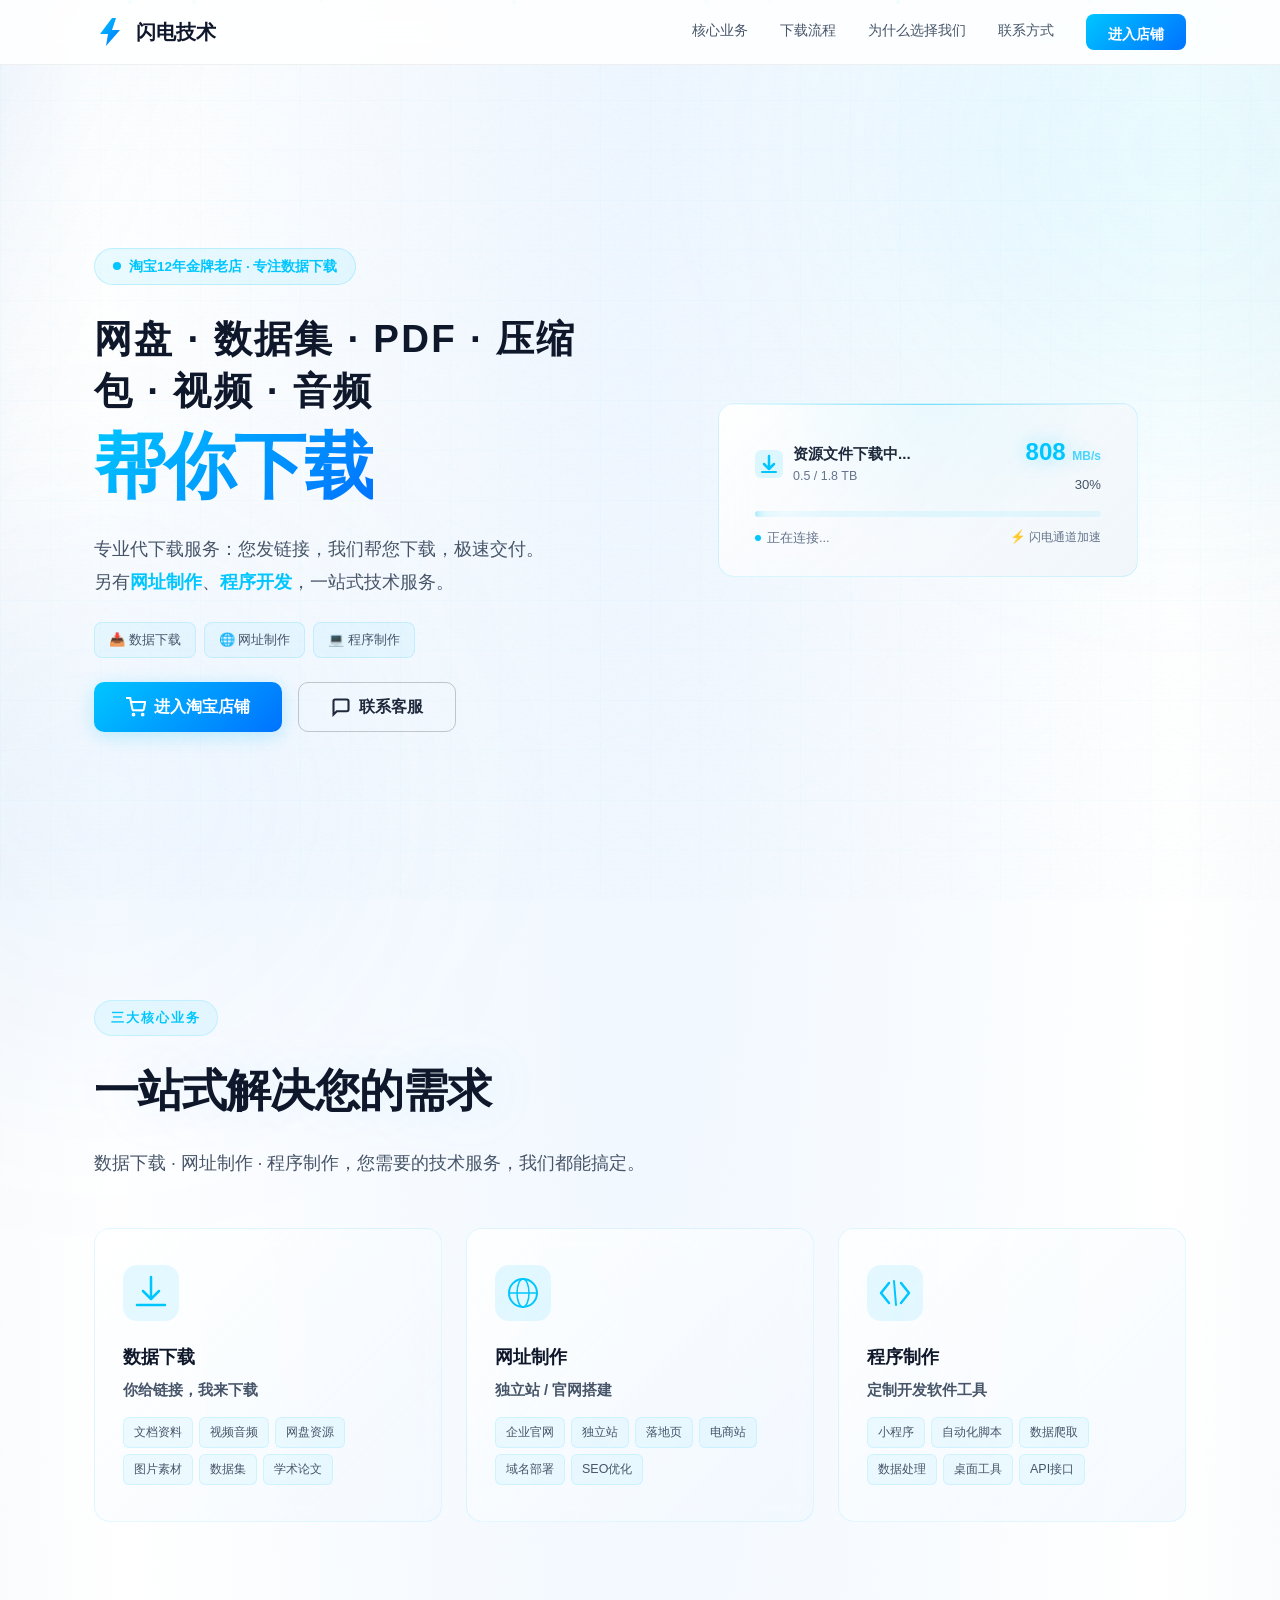
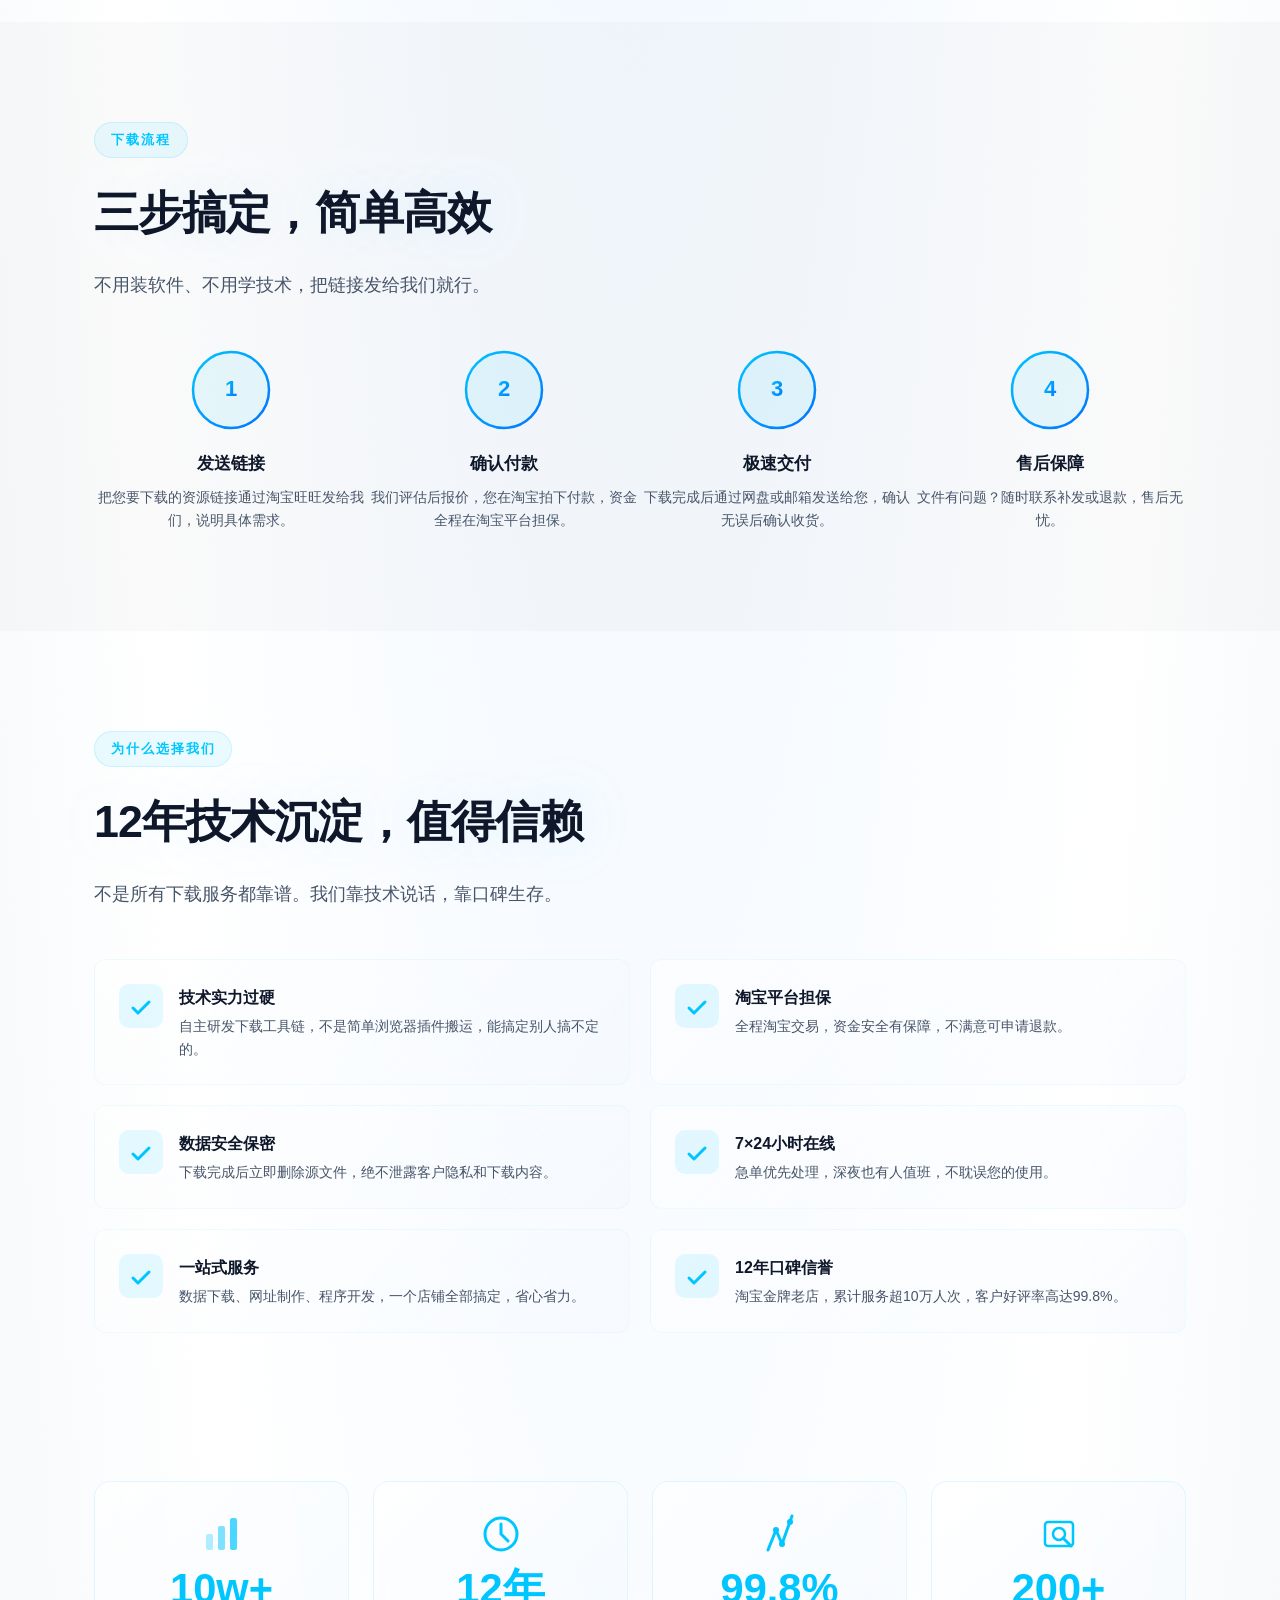
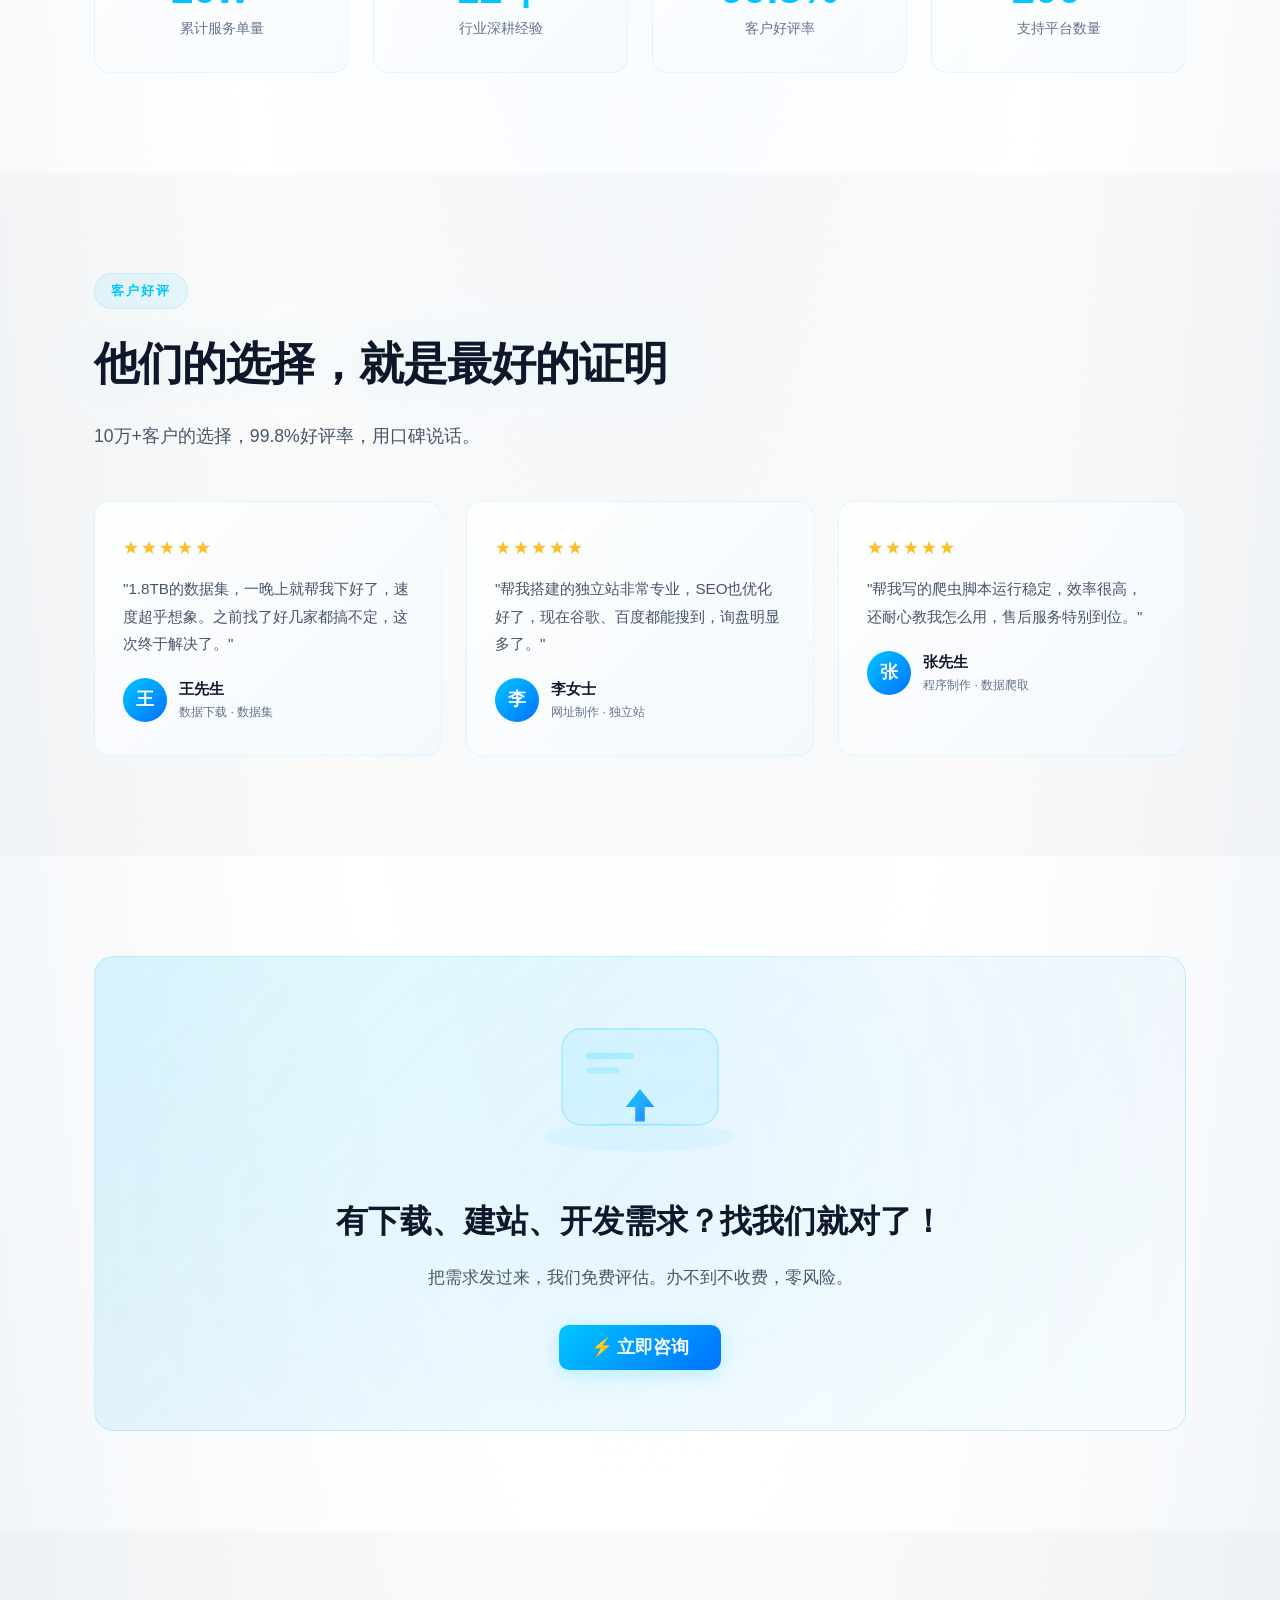
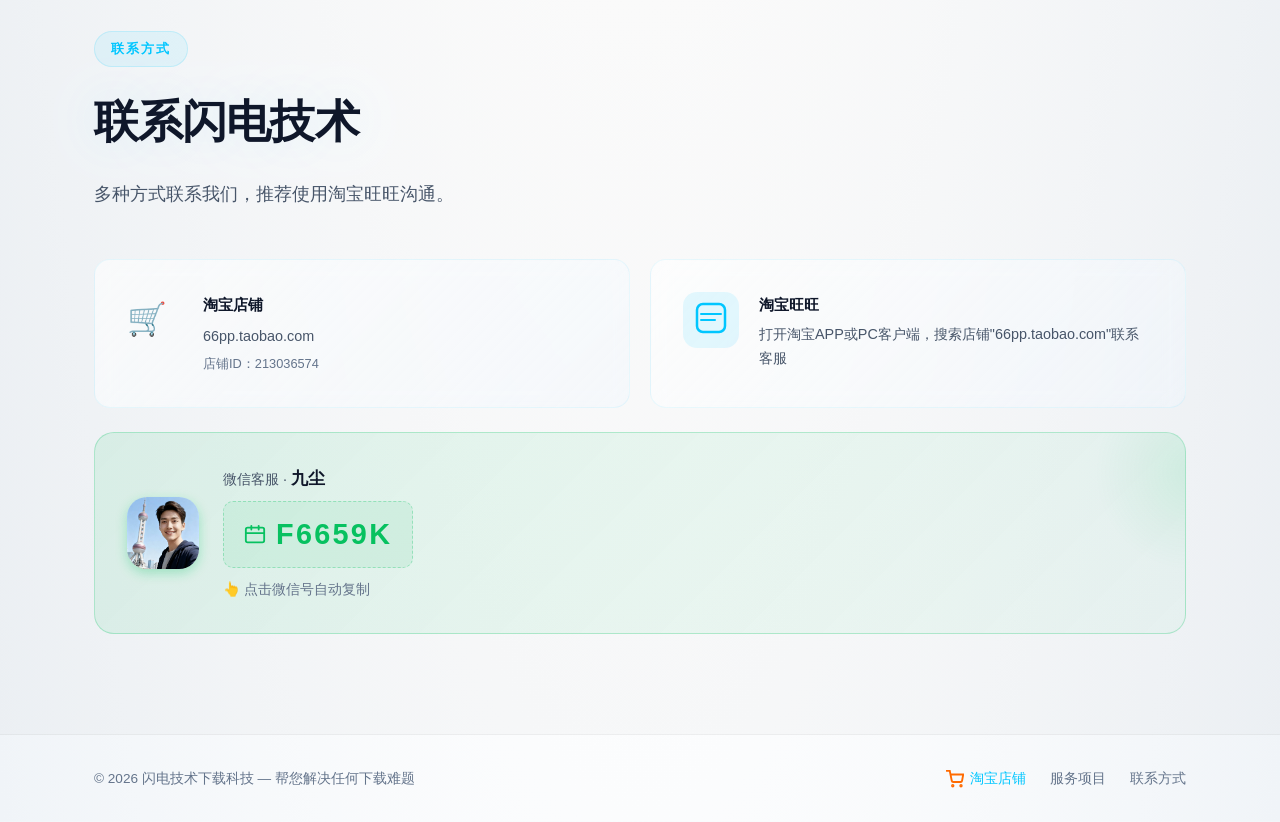
==== commit 13e7557c: "新增客户好评区块+首屏流动光带背景 - 客户评价：3条真实感评价(数据下载/网址制作/程序制作各1) - 评价卡片：星级+头像+昵称+服务类型 - 首屏流动光带：3条渐变光带旋转扫过(模拟视频背景动感" ====
--- a/index.html
+++ b/index.html
@@ -162,6 +162,19 @@
     .btn-outline:hover{border-color:#00c6ff;color:#00c6ff;background:rgba(0,198,255,.05)}
     .hero-visual{display:flex;align-items:center;justify-content:center}
 
+    /* ===== Hero light streams (video-like bg) ===== */
+    .hero-streams{position:absolute;inset:0;z-index:0;overflow:hidden;pointer-events:none}
+    .hero-streams .stream{
+      position:absolute;width:50%;height:200%;
+      background:linear-gradient(90deg,transparent,rgba(0,198,255,.07),rgba(0,114,255,.04),transparent);
+      top:-50%;left:-60%;
+      transform:rotate(25deg);
+      animation:streamMove 9s linear infinite;
+    }
+    .hero-streams .stream:nth-child(2){animation-delay:4.5s;animation-duration:12s;width:35%}
+    .hero-streams .stream:nth-child(3){animation-delay:2s;animation-duration:7s;width:60%}
+    @keyframes streamMove{0%{left:-60%}100%{left:130%}}
+
     /* ===== Hero SVG Illustration ===== */
     .hero-illustration{position:relative;width:100%;max-width:480px}
     .hero-illustration svg{width:100%;height:auto}
@@ -359,6 +372,21 @@
     .stat-card .stat-icon svg{width:100%;height:100%}
     .stat-card .stat-num{font-size:2.6rem;font-weight:900;color:#00c6ff;margin-bottom:6px;line-height:1.1}
     .stat-card .stat-label{font-size:.85rem;color:#64748b}
+
+    /* ===== Testimonials ===== */
+    .testimonials-grid{display:grid;grid-template-columns:repeat(3,1fr);gap:24px;margin-top:48px}
+    .testimonial-card{
+      background:linear-gradient(135deg,rgba(255,255,255,.85),rgba(240,247,255,.65));
+      border:1px solid rgba(0,198,255,.1);border-radius:16px;padding:32px 28px;
+      transition:all .35s;position:relative;
+    }
+    .testimonial-card:hover{border-color:rgba(0,198,255,.3);transform:translateY(-4px);box-shadow:0 0 30px rgba(0,198,255,.08)}
+    .testimonial-stars{color:#fbbf24;font-size:1rem;letter-spacing:2px;margin-bottom:14px}
+    .testimonial-text{font-size:.95rem;color:#475569;line-height:1.8;margin-bottom:20px}
+    .testimonial-author{display:flex;align-items:center;gap:12px}
+    .testimonial-avatar{width:44px;height:44px;border-radius:50%;background:linear-gradient(135deg,#00c6ff,#0072ff);color:#fff;display:flex;align-items:center;justify-content:center;font-weight:700;font-size:1.1rem;flex-shrink:0}
+    .testimonial-name{font-size:.92rem;color:#0f172a;font-weight:700}
+    .testimonial-type{font-size:.78rem;color:#64748b}
 
     /* ===== Contact ===== */
     .contact-grid{display:grid;grid-template-columns:repeat(2,1fr);gap:20px;margin-top:48px}
@@ -466,6 +494,7 @@
       .process-steps{grid-template-columns:1fr 1fr;gap:24px}
       .process-step .step-img{width:60px;height:60px}
       .why-grid{grid-template-columns:1fr;gap:12px}
+      .testimonials-grid{grid-template-columns:1fr;gap:12px}
       .why-item{padding:20px}
       .why-icon{width:38px;height:38px}
       .contact-grid{grid-template-columns:1fr;gap:12px}
@@ -560,6 +589,9 @@
       <div class="particle"></div><div class="particle"></div><div class="particle"></div>
       <div class="particle"></div><div class="particle"></div>
     </div>
+    <div class="hero-streams">
+      <div class="stream"></div><div class="stream"></div><div class="stream"></div>
+    </div>
     <div class="container" style="position:relative;z-index:1;">
       <div class="hero-grid">
         <div>
@@ -742,6 +774,50 @@
     </div>
   </section>
 
+  <!-- Testimonials -->
+  <section class="section" id="testimonials" style="background:rgba(0,0,0,.02);">
+    <div class="container">
+      <span class="section-label">客户好评</span>
+      <h2 class="section-title">他们的选择，就是最好的证明</h2>
+      <p class="section-desc">10万+客户的选择，99.8%好评率，用口碑说话。</p>
+      <div class="testimonials-grid">
+        <div class="testimonial-card">
+          <div class="testimonial-stars">★★★★★</div>
+          <p class="testimonial-text">"1.8TB的数据集，一晚上就帮我下好了，速度超乎想象。之前找了好几家都搞不定，这次终于解决了。"</p>
+          <div class="testimonial-author">
+            <div class="testimonial-avatar">王</div>
+            <div>
+              <div class="testimonial-name">王先生</div>
+              <div class="testimonial-type">数据下载 · 数据集</div>
+            </div>
+          </div>
+        </div>
+        <div class="testimonial-card">
+          <div class="testimonial-stars">★★★★★</div>
+          <p class="testimonial-text">"帮我搭建的独立站非常专业，SEO也优化好了，现在谷歌、百度都能搜到，询盘明显多了。"</p>
+          <div class="testimonial-author">
+            <div class="testimonial-avatar">李</div>
+            <div>
+              <div class="testimonial-name">李女士</div>
+              <div class="testimonial-type">网址制作 · 独立站</div>
+            </div>
+          </div>
+        </div>
+        <div class="testimonial-card">
+          <div class="testimonial-stars">★★★★★</div>
+          <p class="testimonial-text">"帮我写的爬虫脚本运行稳定，效率很高，还耐心教我怎么用，售后服务特别到位。"</p>
+          <div class="testimonial-author">
+            <div class="testimonial-avatar">张</div>
+            <div>
+              <div class="testimonial-name">张先生</div>
+              <div class="testimonial-type">程序制作 · 数据爬取</div>
+            </div>
+          </div>
+        </div>
+      </div>
+    </div>
+  </section>
+
   <!-- CTA -->
   <section class="section">
     <div class="container">
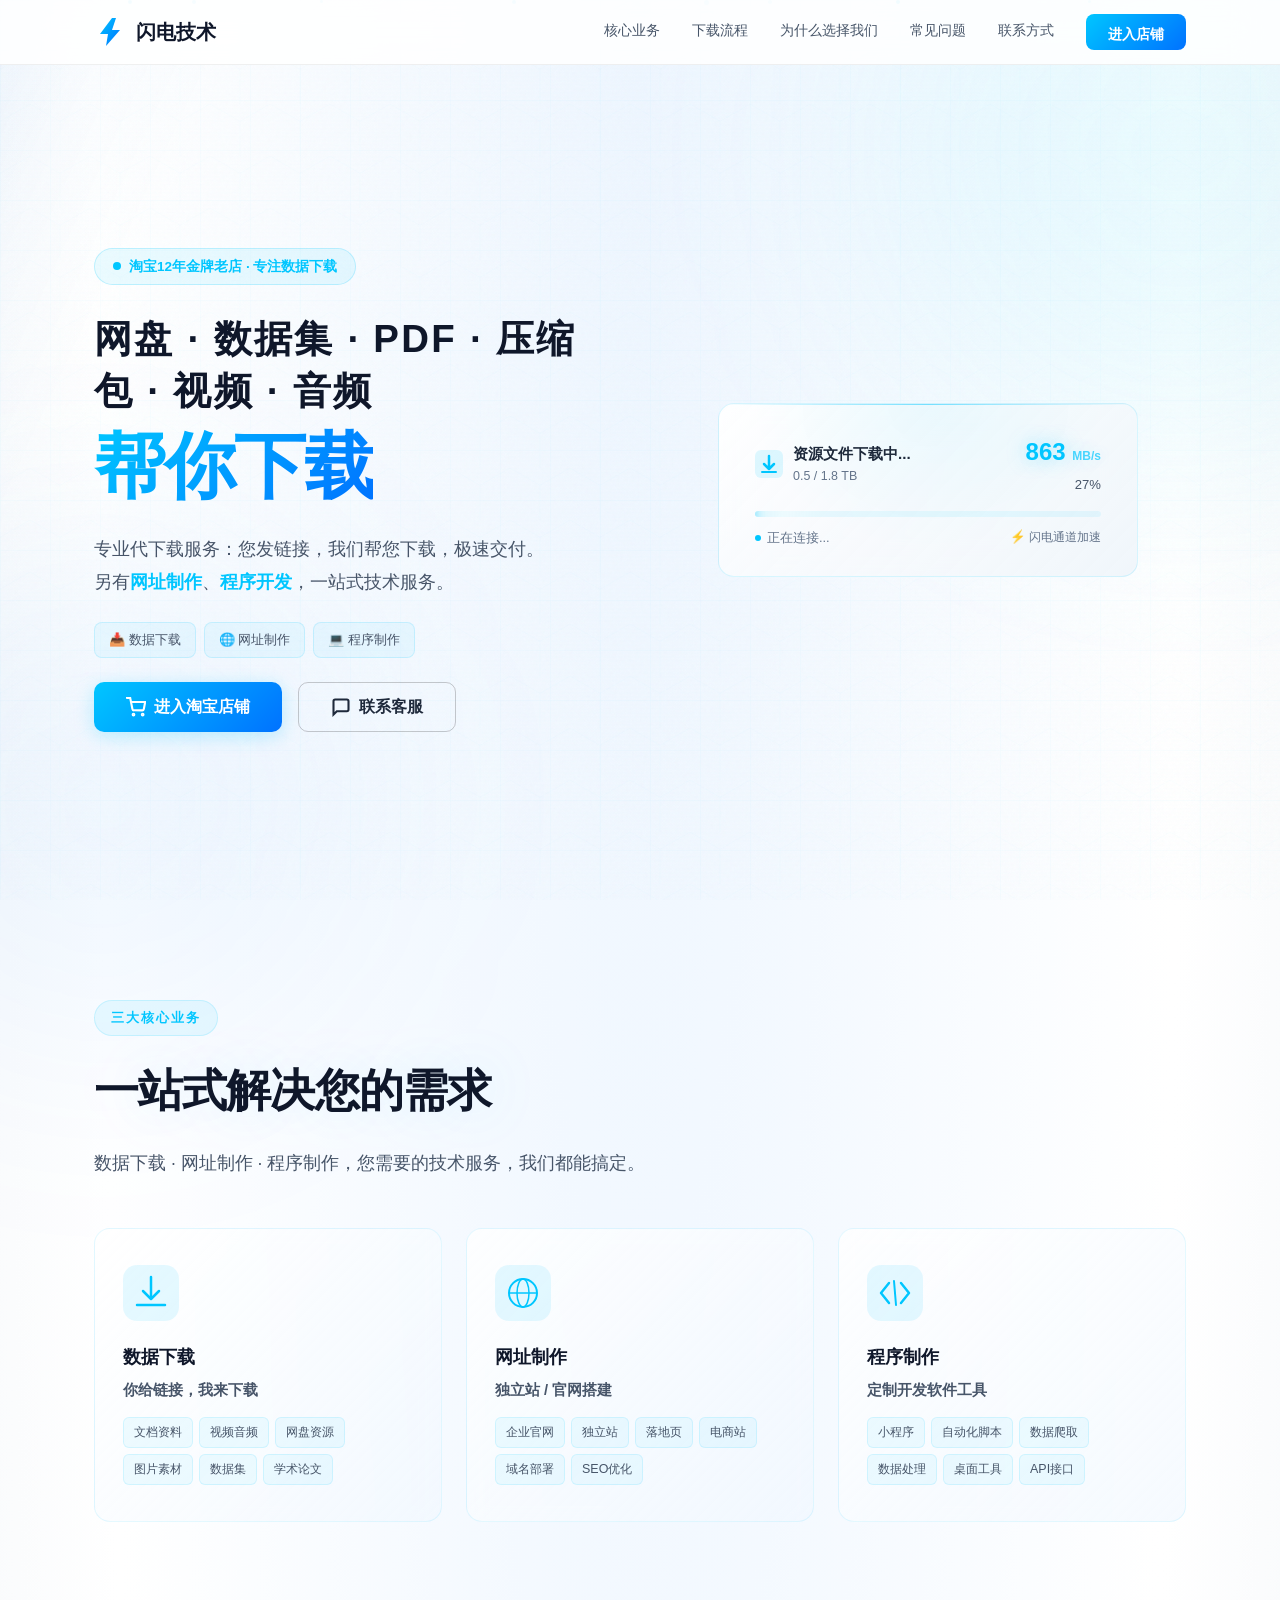
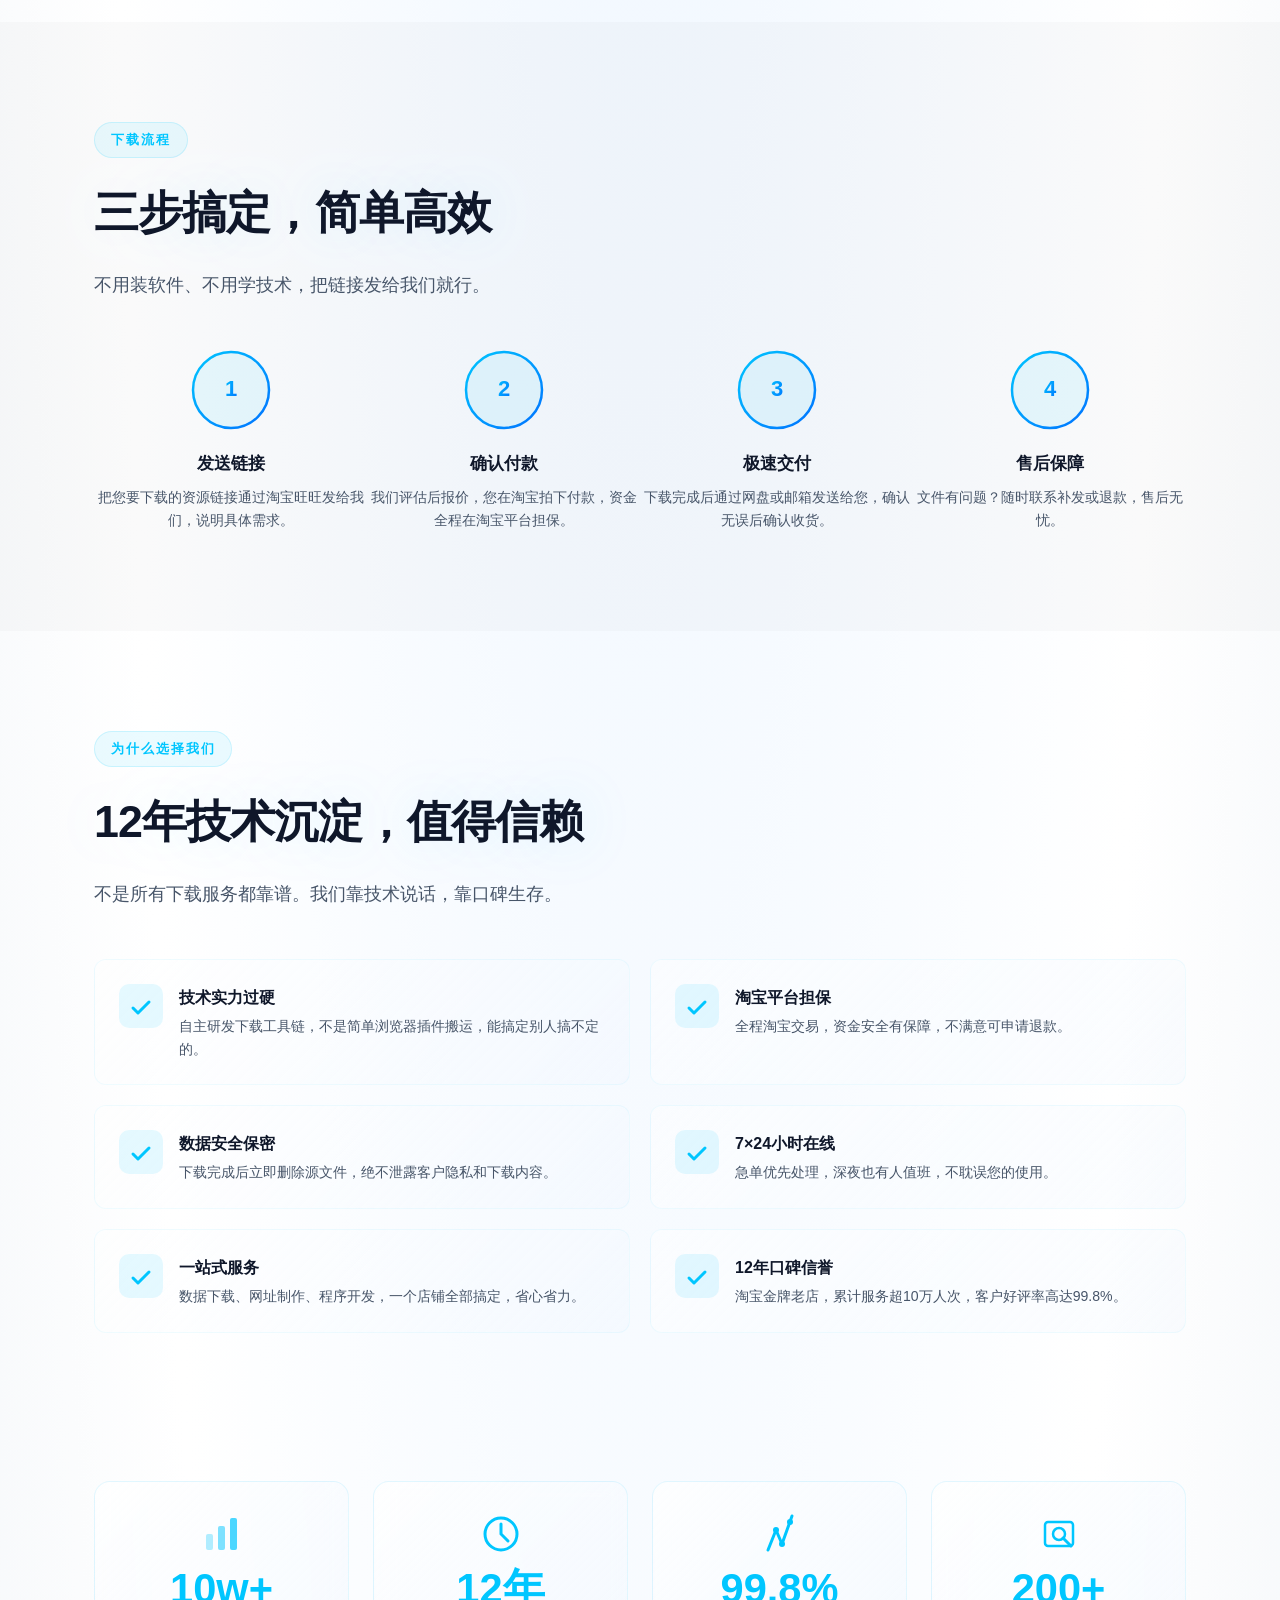
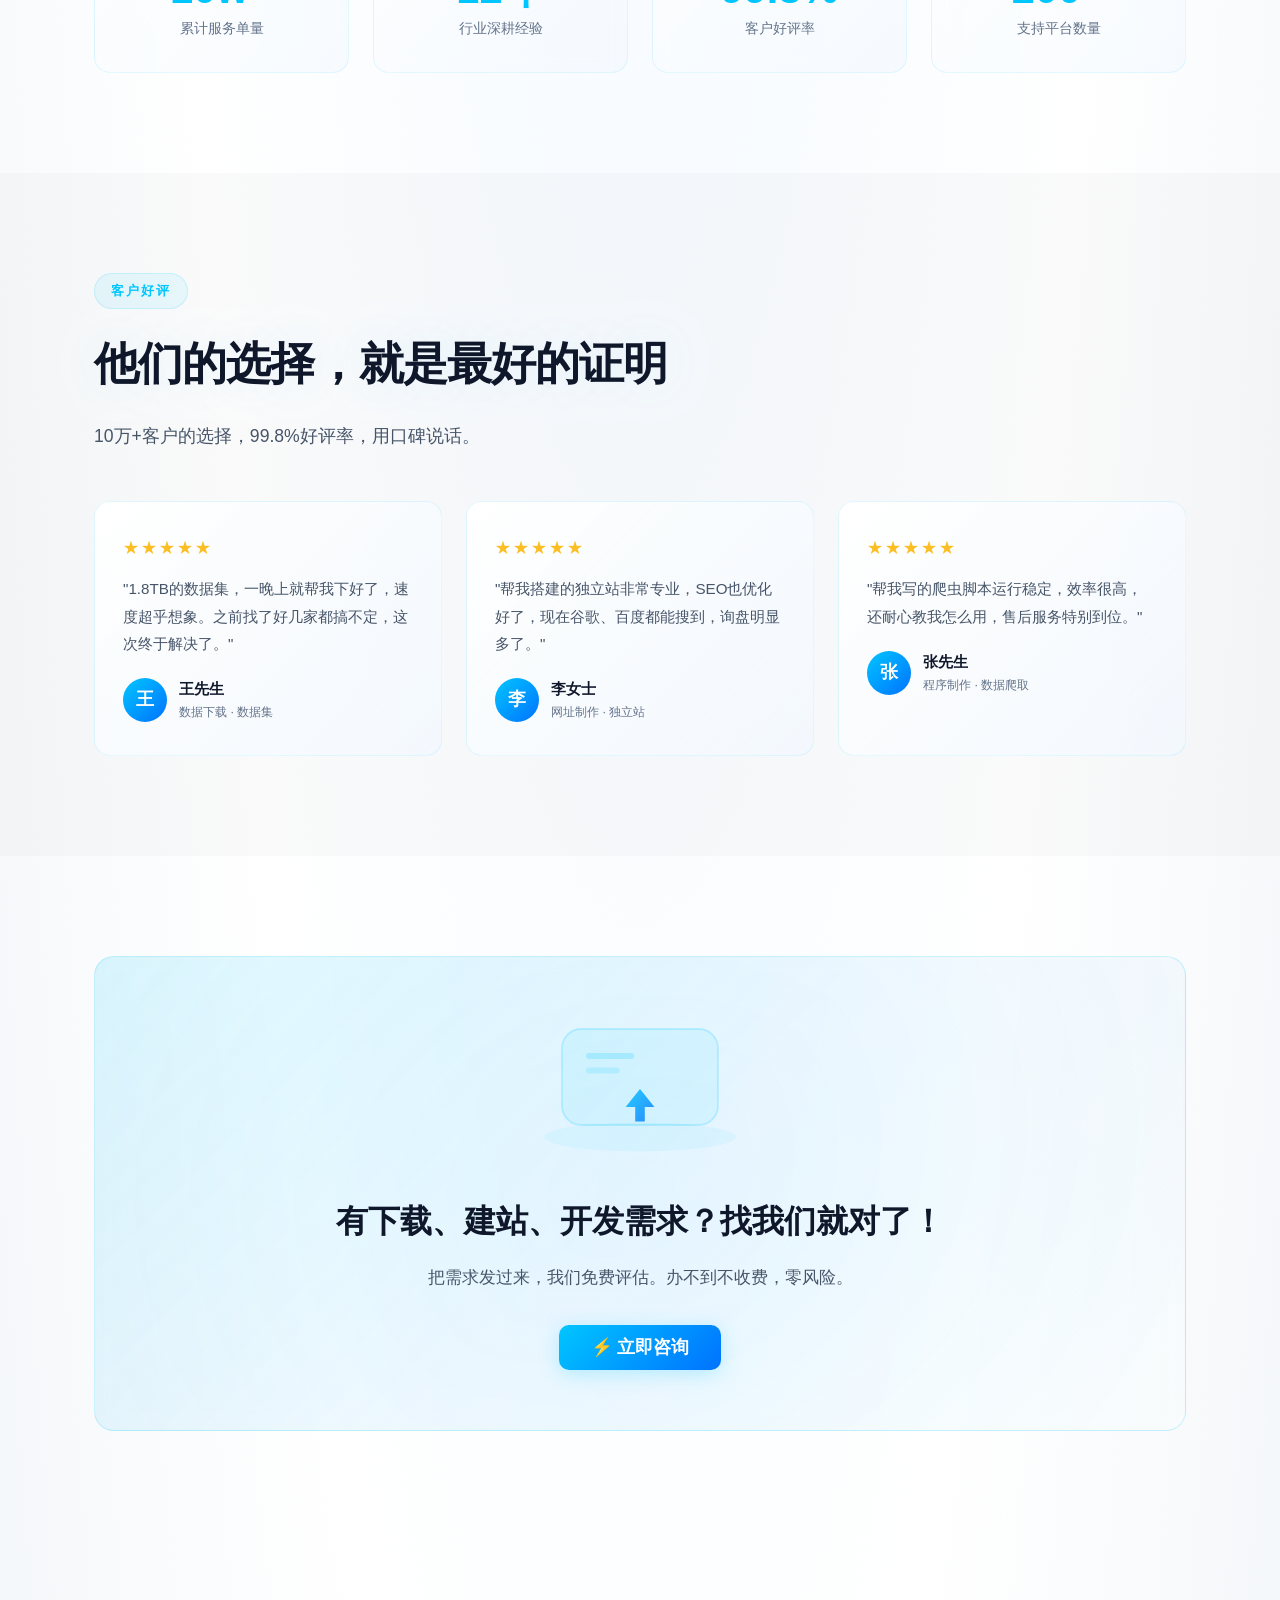
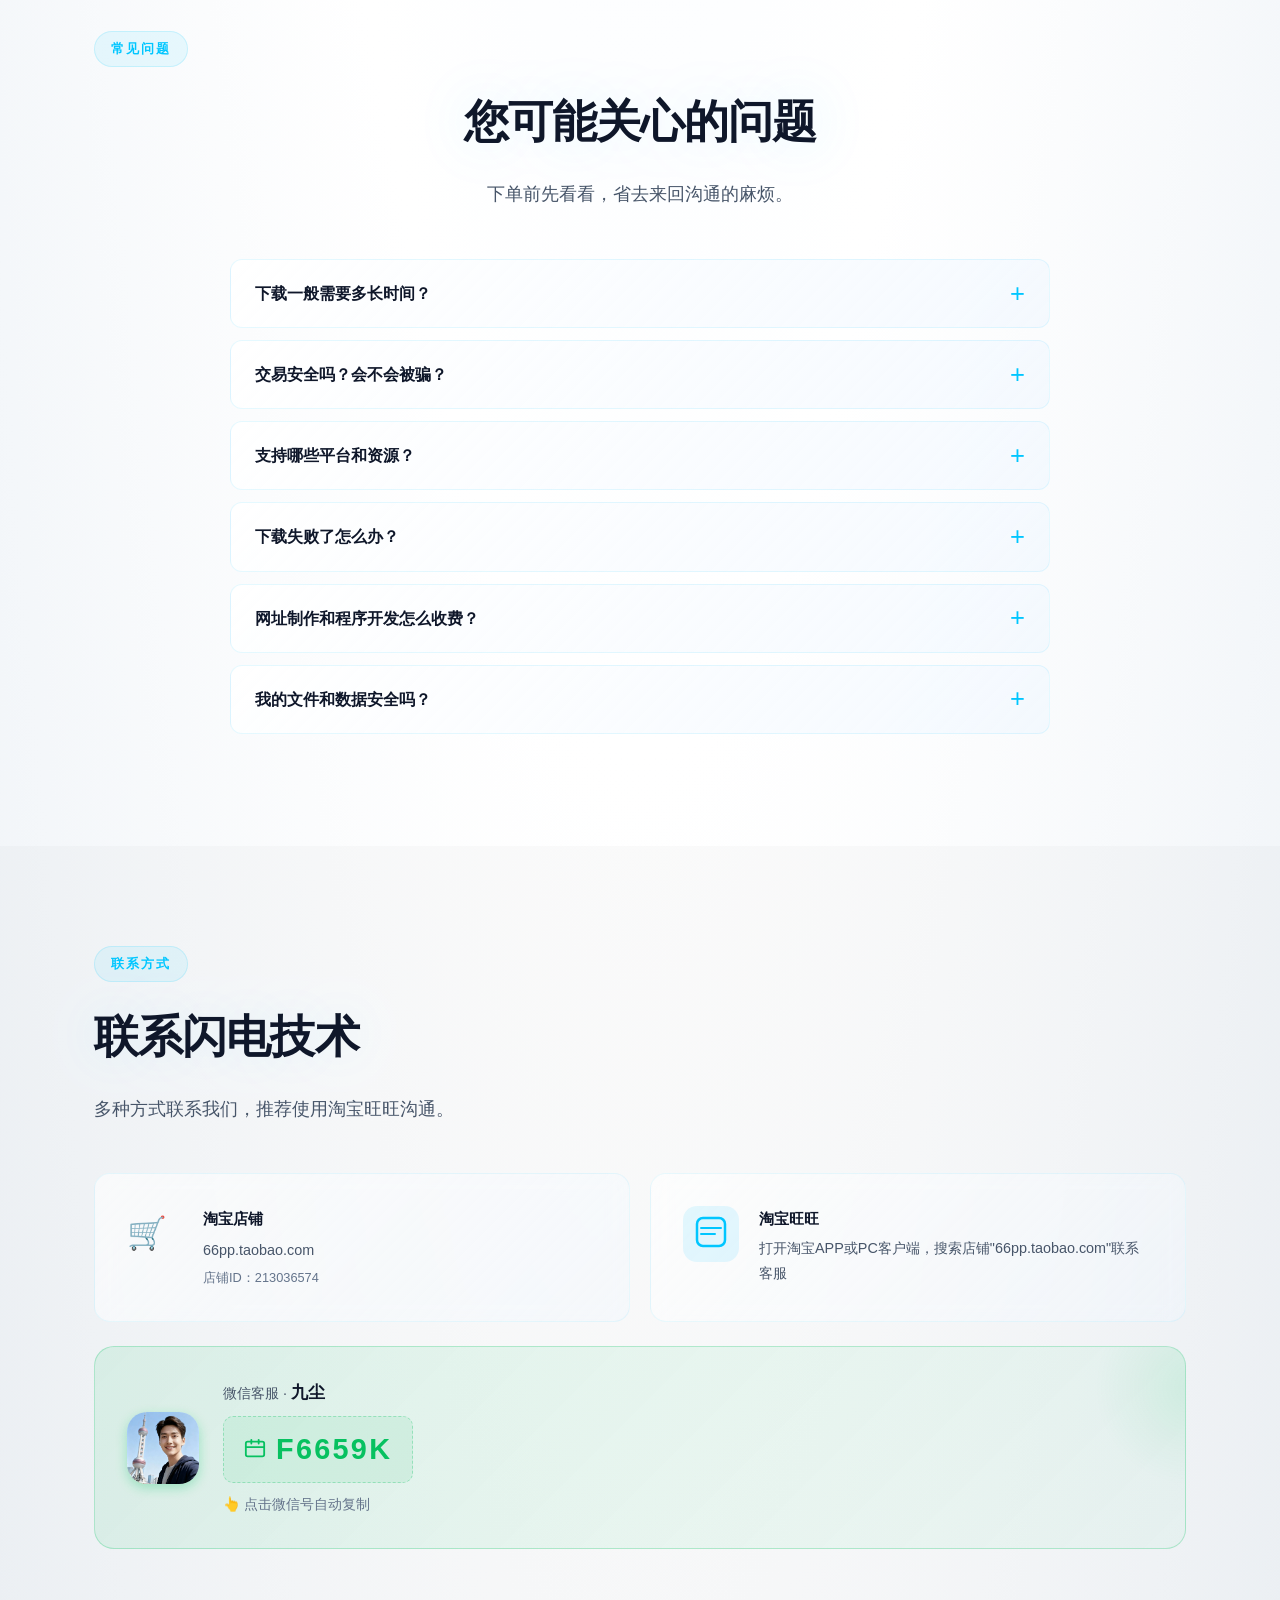
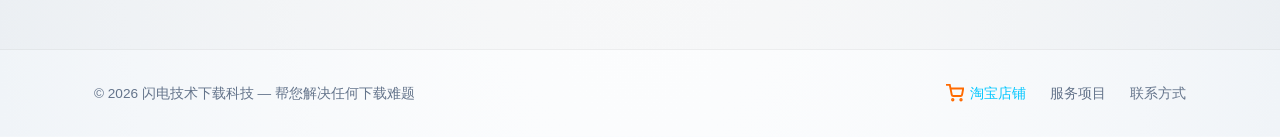
==== commit de96ed60: "修复JSON-LD损坏+新增FAQ区块+增强结构化数据 - 修复严重bug：JSON-LD的schema.org被意外损坏为https***，导致Google无法读取 - 新增FAQ常见问题区块(6个" ====
--- a/index.html
+++ b/index.html
@@ -387,6 +387,24 @@
     .testimonial-avatar{width:44px;height:44px;border-radius:50%;background:linear-gradient(135deg,#00c6ff,#0072ff);color:#fff;display:flex;align-items:center;justify-content:center;font-weight:700;font-size:1.1rem;flex-shrink:0}
     .testimonial-name{font-size:.92rem;color:#0f172a;font-weight:700}
     .testimonial-type{font-size:.78rem;color:#64748b}
+
+    /* ===== FAQ ===== */
+    .faq-list{max-width:820px;margin:48px auto 0}
+    .faq-item{
+      background:linear-gradient(135deg,rgba(255,255,255,.85),rgba(240,247,255,.65));
+      border:1px solid rgba(0,198,255,.1);border-radius:12px;margin-bottom:12px;
+      overflow:hidden;transition:all .3s;
+    }
+    .faq-item:hover{border-color:rgba(0,198,255,.25)}
+    .faq-item summary{
+      padding:20px 24px;cursor:pointer;font-weight:700;color:#0f172a;
+      list-style:none;display:flex;justify-content:space-between;align-items:center;font-size:1rem;
+    }
+    .faq-item summary::-webkit-details-marker{display:none}
+    .faq-item summary::after{content:'+';font-size:1.6rem;color:#00c6ff;font-weight:400;transition:transform .3s;line-height:1}
+    .faq-item[open] summary::after{content:'−'}
+    .faq-item[open]{border-color:rgba(0,198,255,.3);box-shadow:0 0 20px rgba(0,198,255,.06)}
+    .faq-item p{padding:0 24px 20px;color:#475569;font-size:.92rem;line-height:1.8}
 
     /* ===== Contact ===== */
     .contact-grid{display:grid;grid-template-columns:repeat(2,1fr);gap:20px;margin-top:48px}
@@ -571,6 +589,7 @@
       <a href="#services">核心业务</a>
       <a href="#process">下载流程</a>
       <a href="#why">为什么选择我们</a>
+      <a href="#faq">常见问题</a>
       <a href="#contact">联系方式</a>
       <a href="https://66pp.taobao.com" class="nav-cta" target="_blank" rel="noopener noreferrer">进入店铺</a>
     </div>
@@ -842,6 +861,41 @@
     </div>
   </section>
 
+  <!-- FAQ -->
+  <section class="section" id="faq" aria-labelledby="faq-title">
+    <div class="container">
+      <span class="section-label">常见问题</span>
+      <h2 class="section-title" id="faq-title" style="text-align:center;">您可能关心的问题</h2>
+      <p class="section-desc" style="margin:0 auto;text-align:center;">下单前先看看，省去来回沟通的麻烦。</p>
+      <div class="faq-list">
+        <details class="faq-item">
+          <summary>下载一般需要多长时间？</summary>
+          <p>根据文件大小和平台不同，小文件几分钟即可完成，大型数据集（TB级）通常几小时到一天内交付。急单可优先处理。</p>
+        </details>
+        <details class="faq-item">
+          <summary>交易安全吗？会不会被骗？</summary>
+          <p>全程通过淘宝平台担保交易，资金由淘宝第三方托管，下载完成、确认无误后才确认收货。不满意可申请退款，安全有保障。</p>
+        </details>
+        <details class="faq-item">
+          <summary>支持哪些平台和资源？</summary>
+          <p>覆盖全网主流平台：百度文库、百度网盘、知网、B站、抖音、YouTube、千图网等。文档、视频、音频、图片、数据集、论文均可下载。</p>
+        </details>
+        <details class="faq-item">
+          <summary>下载失败了怎么办？</summary>
+          <p>我们承诺"办不到不收费"。如果确实无法下载，会全额退款，绝不让您承担任何损失。12年老店，信誉有保证。</p>
+        </details>
+        <details class="faq-item">
+          <summary>网址制作和程序开发怎么收费？</summary>
+          <p>根据具体需求评估报价。企业官网、独立站、小程序、脚本开发等，先沟通需求，我们给出明确报价，双方确认后再开工。</p>
+        </details>
+        <details class="faq-item">
+          <summary>我的文件和数据安全吗？</summary>
+          <p>我们严格保密，下载完成后立即删除源文件，绝不泄露客户隐私和下载内容。您的数据只有您自己能看到。</p>
+        </details>
+      </div>
+    </div>
+  </section>
+
   <!-- Contact -->
   <section class="section" id="contact" aria-labelledby="contact-title" style="background:rgba(0,0,0,.02);">
     <div class="container">
@@ -902,7 +956,47 @@
 
 <!-- Schema.org Structured Data -->
 <script type="application/ld+json">
-{"@context":"https://schema.org","@type":"LocalBusiness","name":"闪电技术下载科技","description":"专业数据下载服务商，帮您解决任何下载难题——文档、视频、音频、图片、数据库、网盘资源下载。","url":"https://www.dkios.art/","sameAs":["https://66pp.taobao.com"],"currenciesAccepted":"CNY","priceRange":"¥1 - ¥100","areaServed":{"@type":"Country","name":"China"}}
+{
+  "@context": "https://schema.org",
+  "@type": "LocalBusiness",
+  "name": "闪电技术下载科技",
+  "description": "专业代下载服务商，帮您代下载网盘、数据集、PDF、视频音频等资源，另有独立站网址制作、程序定制开发。",
+  "url": "https://www.dkios.art/",
+  "image": "https://www.dkios.art/assets/taobao-logo.png",
+  "telephone": "+86-15866715165",
+  "sameAs": ["https://66pp.taobao.com"],
+  "currenciesAccepted": "CNY",
+  "priceRange": "¥1 - ¥1000",
+  "aggregateRating": {
+    "@type": "AggregateRating",
+    "ratingValue": "99.8",
+    "reviewCount": "100000"
+  },
+  "areaServed": {"@type": "Country", "name": "China"},
+  "hasOfferCatalog": {
+    "@type": "OfferCatalog",
+    "name": "技术服务",
+    "itemListElement": [
+      {"@type": "Offer", "itemOffered": {"@type": "Service", "name": "数据下载", "description": "文档、视频、音频、图片、数据集、论文代下载"}},
+      {"@type": "Offer", "itemOffered": {"@type": "Service", "name": "网址制作", "description": "企业官网、独立站、落地页搭建，含域名部署和SEO优化"}},
+      {"@type": "Offer", "itemOffered": {"@type": "Service", "name": "程序制作", "description": "小程序、自动化脚本、数据爬取、数据处理定制开发"}}
+    ]
+  }
+}
+</script>
+<script type="application/ld+json">
+{
+  "@context": "https://schema.org",
+  "@type": "FAQPage",
+  "mainEntity": [
+    {"@type": "Question", "name": "下载一般需要多长时间？", "acceptedAnswer": {"@type": "Answer", "text": "根据文件大小和平台不同，小文件几分钟即可完成，大型数据集（TB级）通常几小时到一天内交付。急单可优先处理。"}},
+    {"@type": "Question", "name": "交易安全吗？会不会被骗？", "acceptedAnswer": {"@type": "Answer", "text": "全程通过淘宝平台担保交易，资金由淘宝第三方托管，下载完成、确认无误后才确认收货。不满意可申请退款，安全有保障。"}},
+    {"@type": "Question", "name": "支持哪些平台和资源？", "acceptedAnswer": {"@type": "Answer", "text": "覆盖全网主流平台：百度文库、百度网盘、知网、B站、抖音、YouTube、千图网等。文档、视频、音频、图片、数据集、论文均可下载。"}},
+    {"@type": "Question", "name": "下载失败了怎么办？", "acceptedAnswer": {"@type": "Answer", "text": "我们承诺办不到不收费。如果确实无法下载，会全额退款，绝不让您承担任何损失。12年老店，信誉有保证。"}},
+    {"@type": "Question", "name": "网址制作和程序开发怎么收费？", "acceptedAnswer": {"@type": "Answer", "text": "根据具体需求评估报价。企业官网、独立站、小程序、脚本开发等，先沟通需求，我们给出明确报价，双方确认后再开工。"}},
+    {"@type": "Question", "name": "我的文件和数据安全吗？", "acceptedAnswer": {"@type": "Answer", "text": "我们严格保密，下载完成后立即删除源文件，绝不泄露客户隐私和下载内容。"}}
+  ]
+}
 </script>
 
 <!-- Copy WeChat ID -->
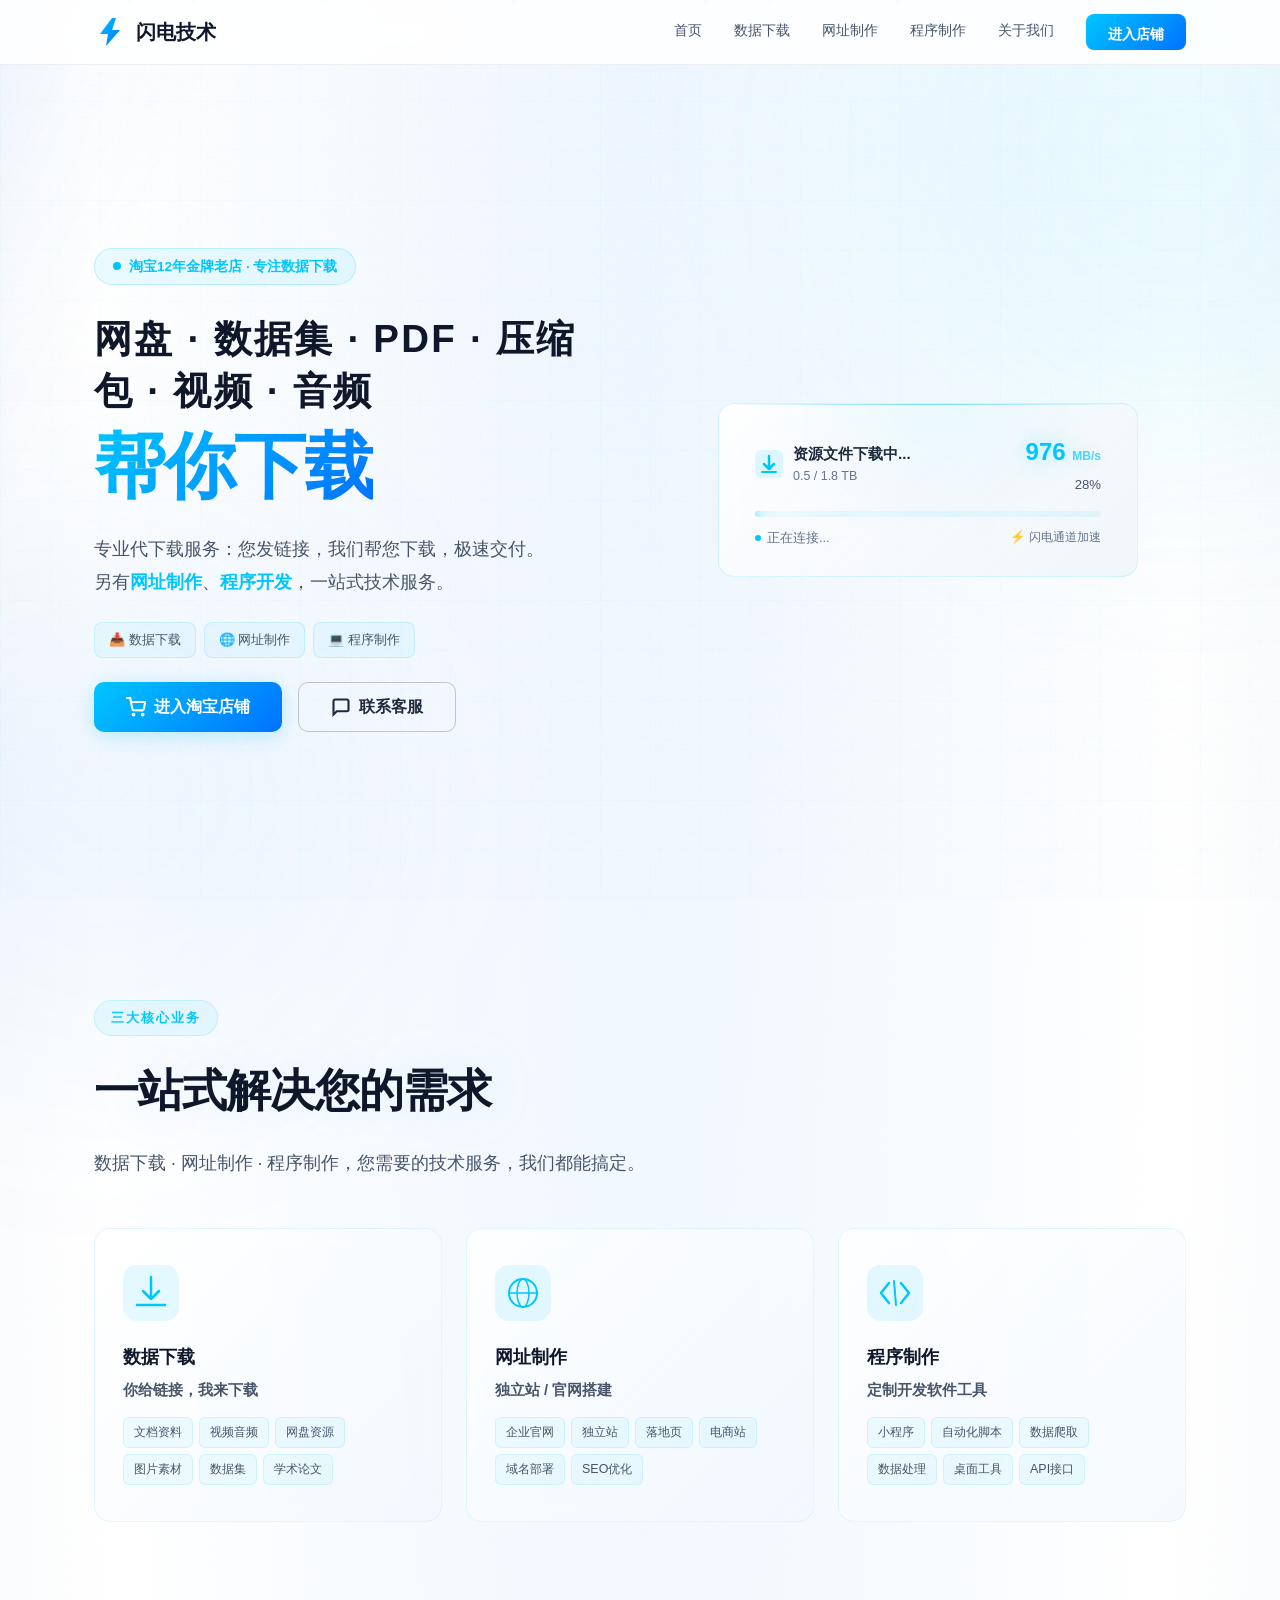
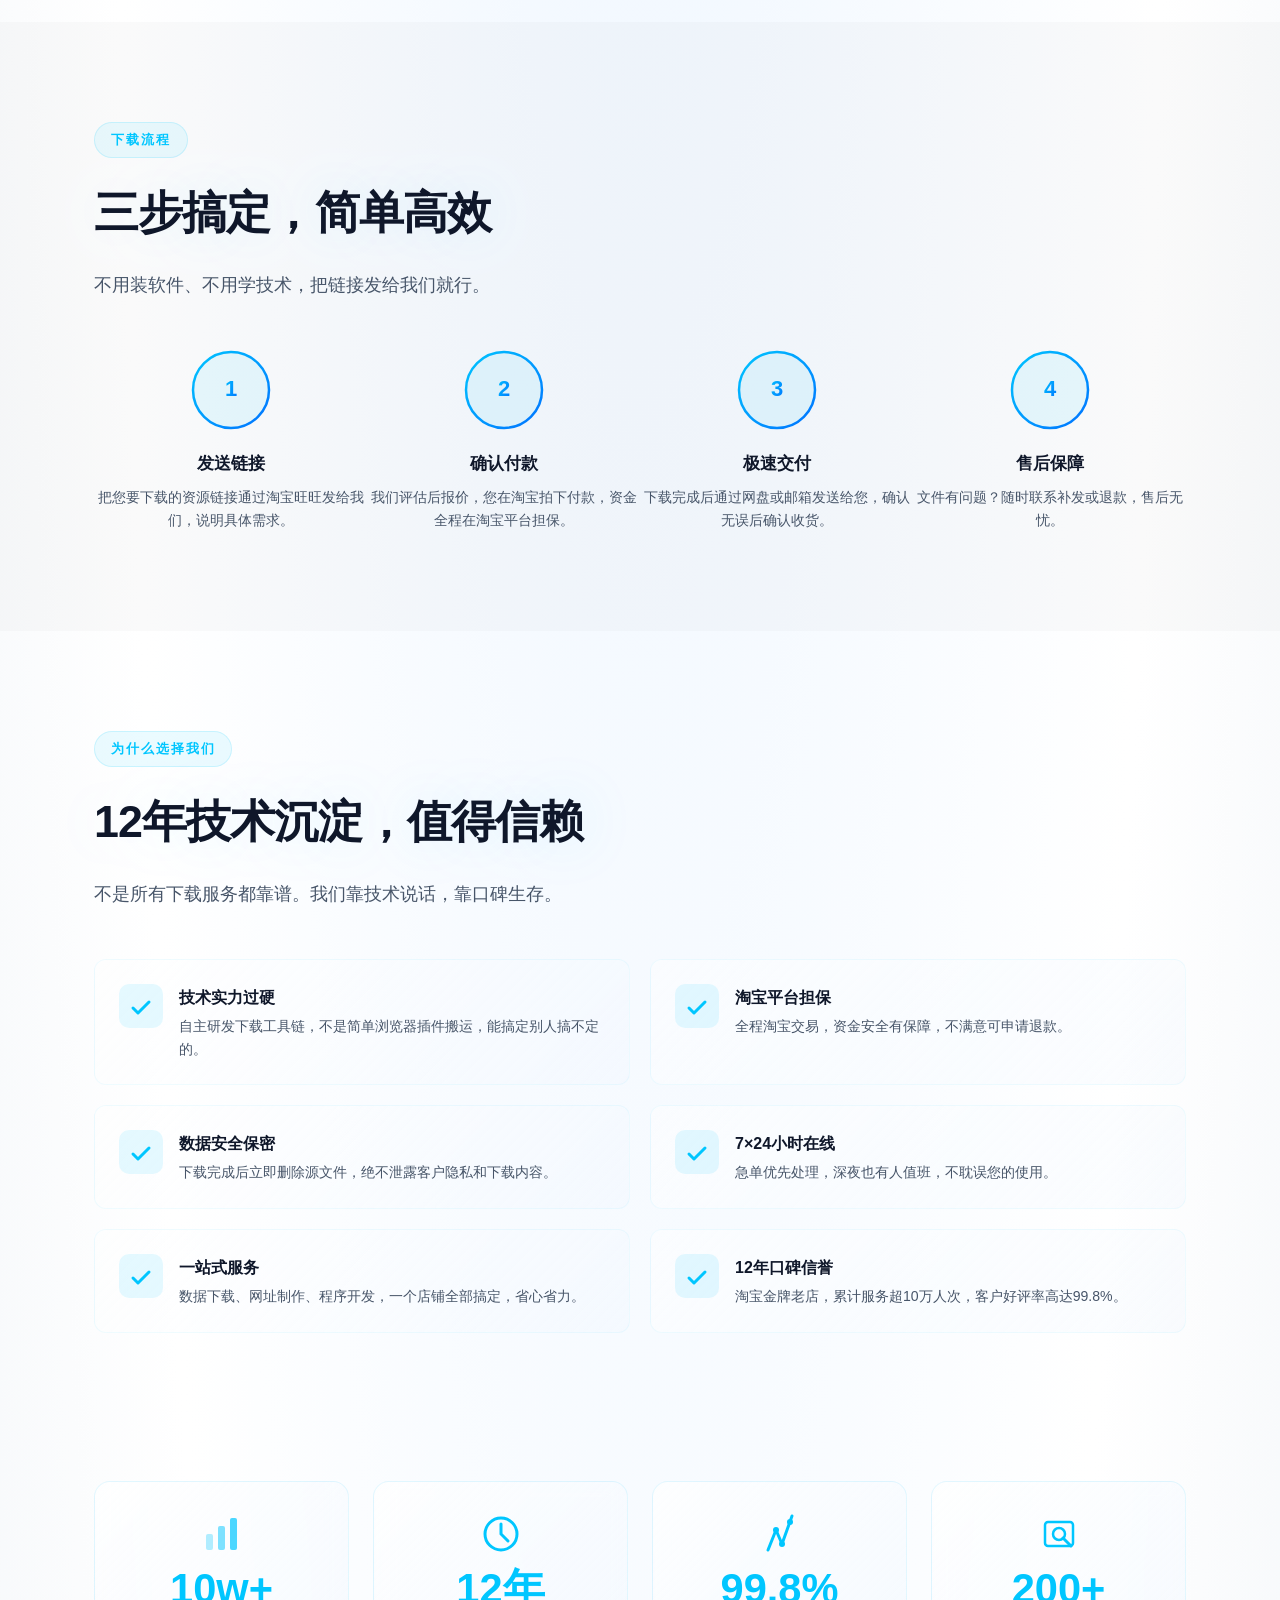
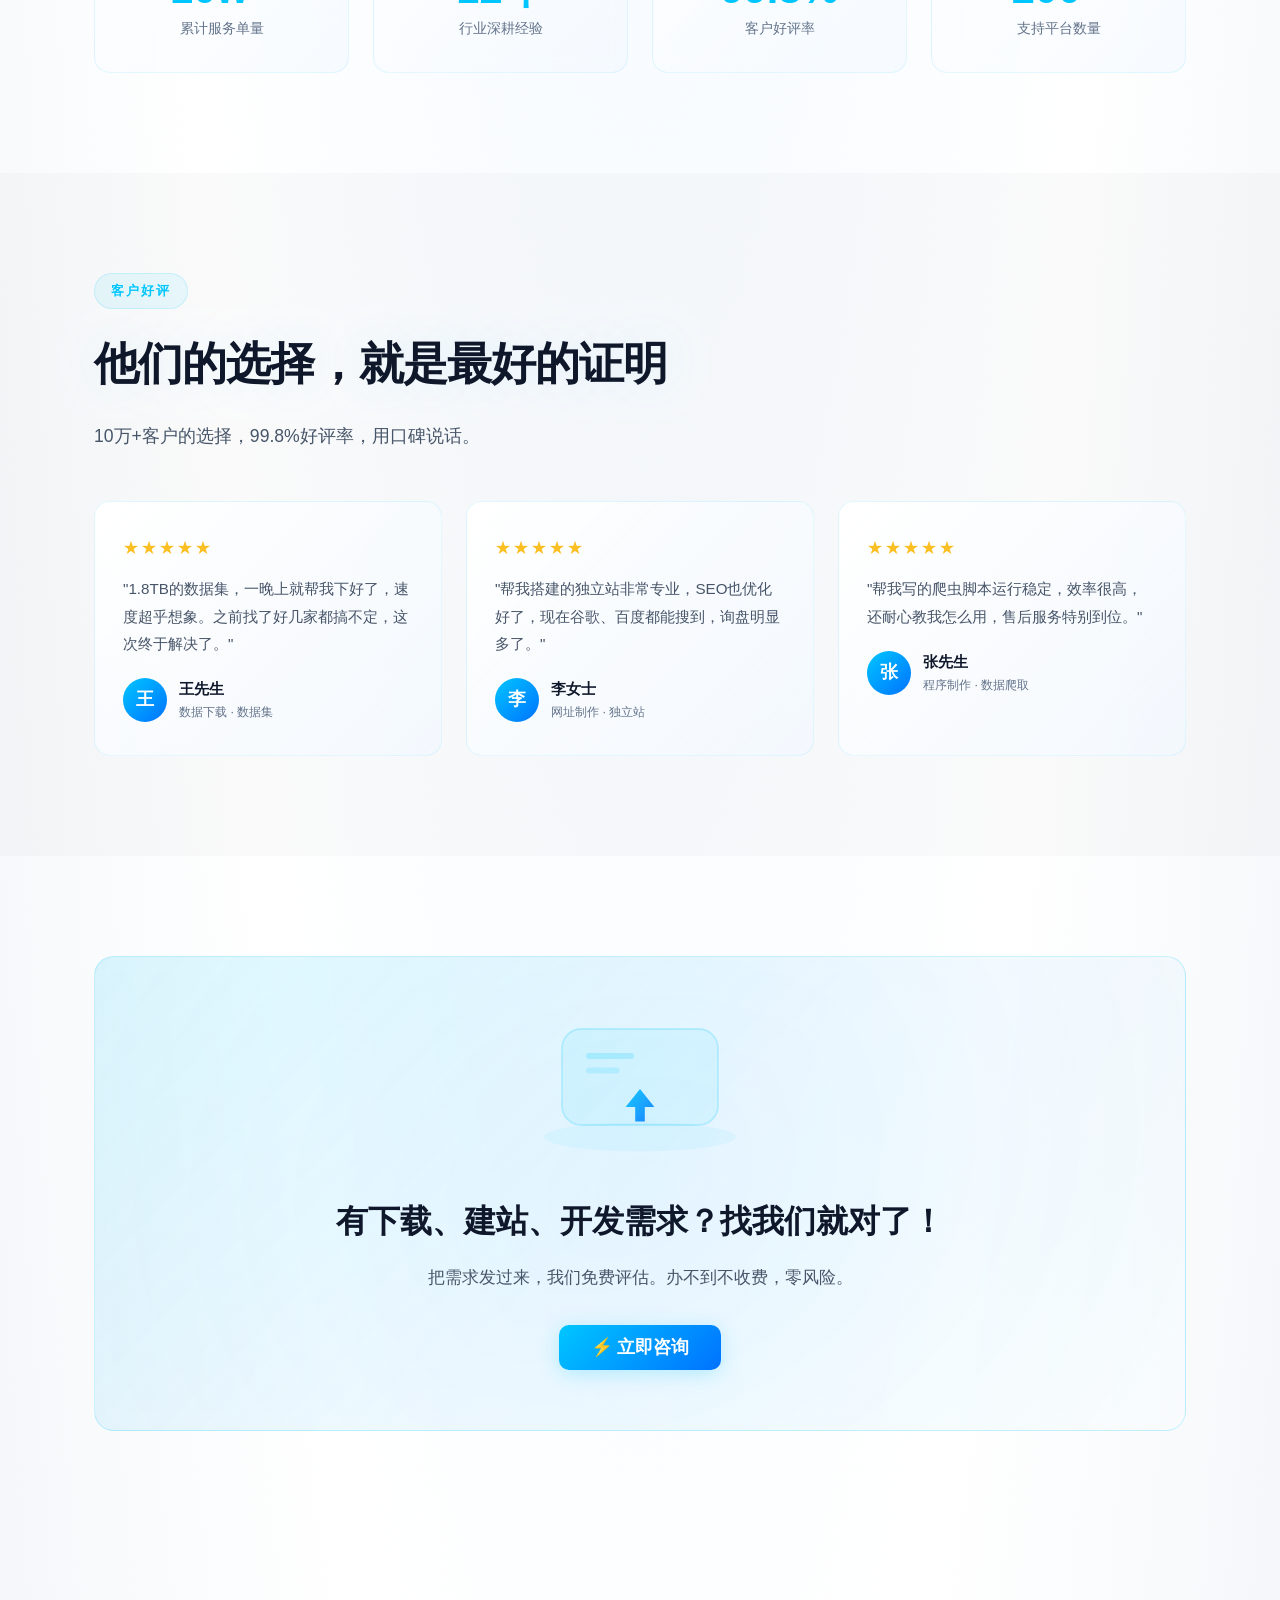
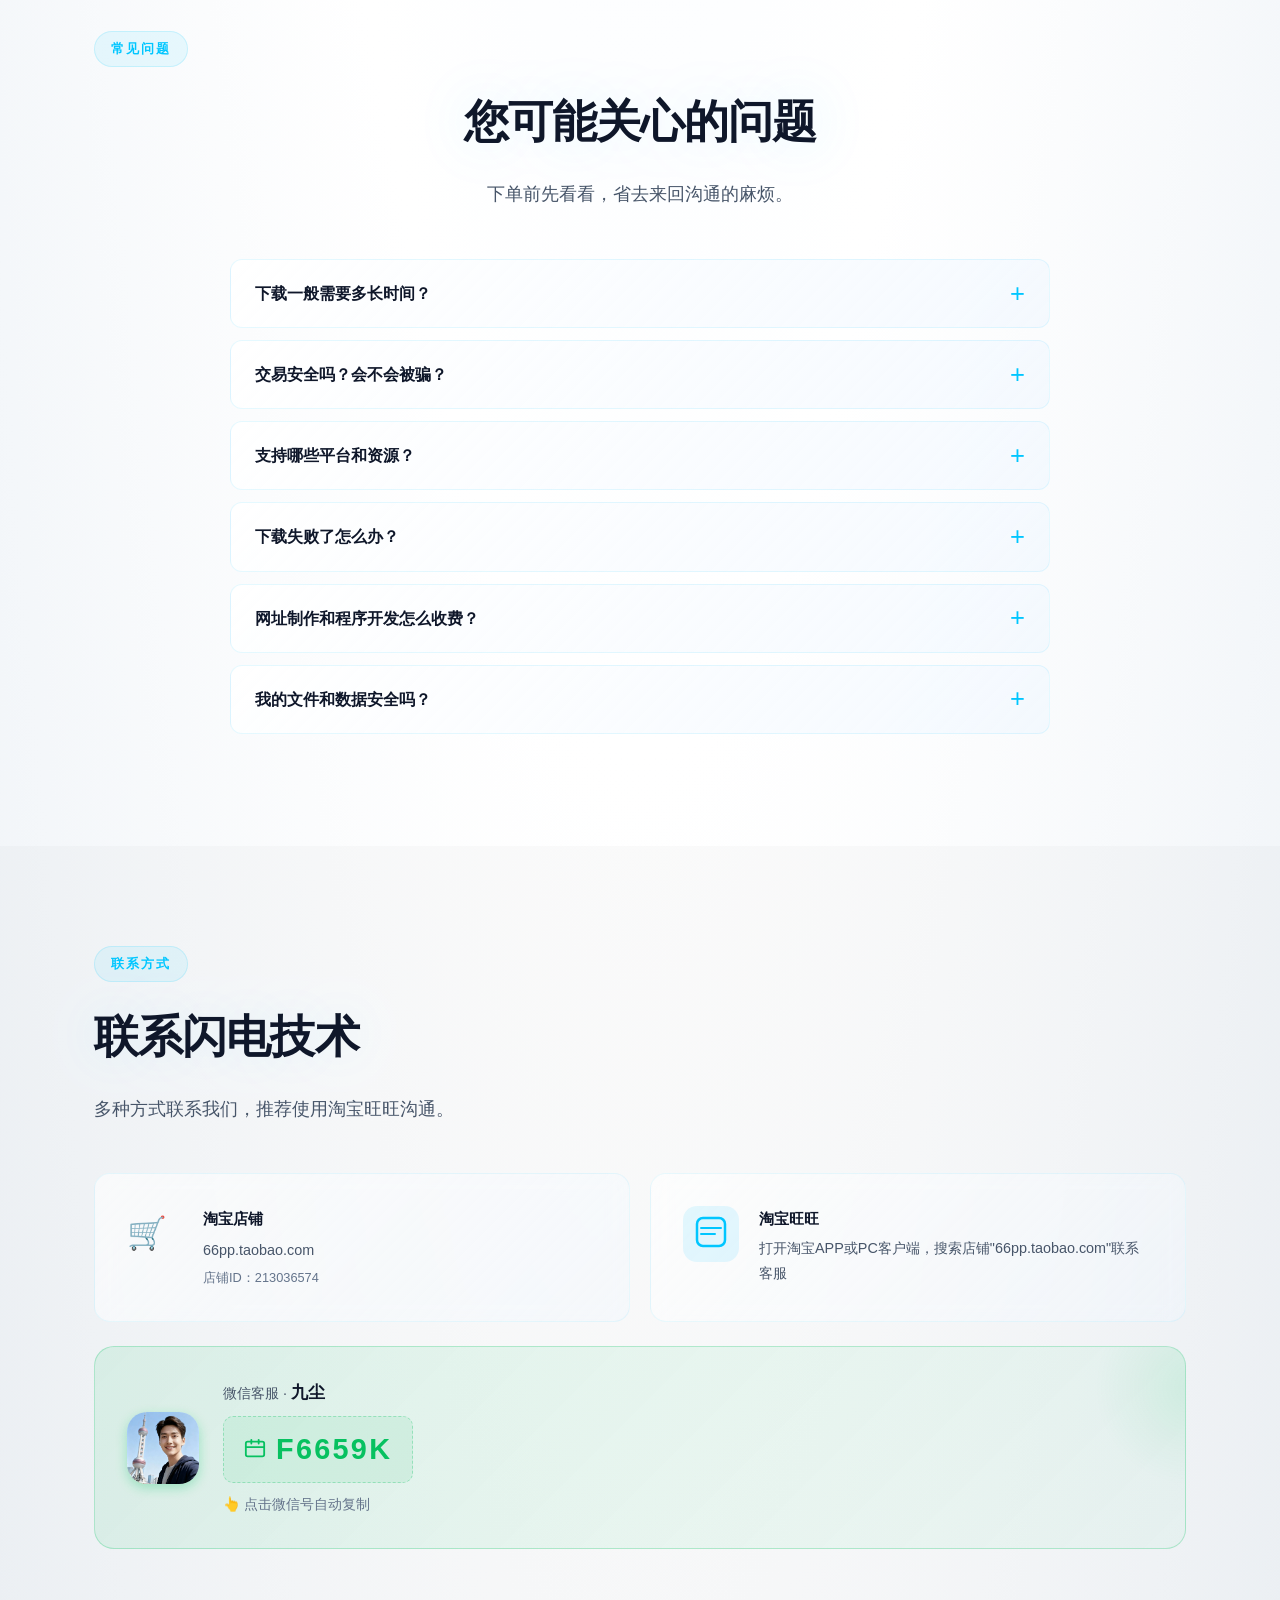
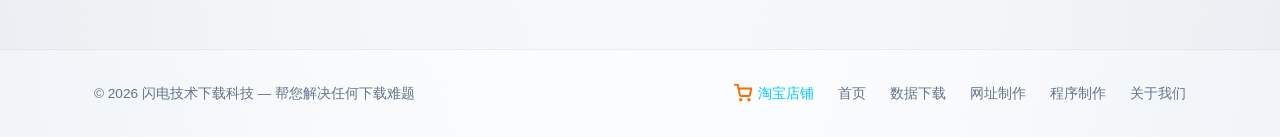
==== commit 69a5feab: "多页面改造：5页网站结构+共享CSS+内链优化 - 提取公共CSS到style.css(单一来源，全站复用) - 新增4个页面：数据下载/网址制作/程序制作/关于我们 - 每个服务页含详细服务内容+流" ====
--- a/index.html
+++ b/index.html
@@ -25,551 +25,7 @@
   <meta name="twitter:description" content="你给链接我来下载。文库文档、网盘资源、学术论文、视频音频代下载，极速交付。">
   <link rel="icon" type="image/svg+xml" href="data:image/svg+xml,<svg xmlns='http://www.w3.org/2000/svg' viewBox='0 0 100 100'><text y='.9em' font-size='90'>⚡</text></svg>">
 
-  <style>
-    *,*::before,*::after{box-sizing:border-box;margin:0;padding:0}
-    html{scroll-behavior:smooth;font-size:16px}
-    body{
-      font-family:-apple-system,BlinkMacSystemFont,"Segoe UI","PingFang SC","Hiragino Sans GB","Microsoft YaHei","Helvetica Neue",Arial,sans-serif;
-      background:radial-gradient(ellipse at 50% 0%,#eef6ff 0%,#ffffff 60%,#f0f4f8 100%);
-      color:#1e293b;line-height:1.7;overflow-x:hidden;
-      -webkit-font-smoothing:antialiased;
-    }
-    a{text-decoration:none;color:inherit}
-    img{max-width:100%;display:block}
-
-    /* ===== Grid BG ===== */
-    .grid-bg{
-      position:fixed;inset:0;z-index:0;pointer-events:none;opacity:.05;
-      background-image:
-        linear-gradient(rgba(0,198,255,.4) 1px,transparent 1px),
-        linear-gradient(90deg,rgba(0,198,255,.4) 1px,transparent 1px);
-      background-size:50px 50px;
-    }
-
-    /* ===== Scanline overlay ===== */
-    .scanlines{
-      position:fixed;inset:0;z-index:0;pointer-events:none;opacity:.015;
-      background:repeating-linear-gradient(0deg,transparent,transparent 2px,rgba(0,198,255,.3) 2px,rgba(0,198,255,.3) 4px);
-    }
-
-    /* ===== Hex overlay ===== */
-    .hex-bg{
-      position:fixed;inset:0;z-index:0;pointer-events:none;opacity:.03;
-      background-image:url("data:image/svg+xml,%3Csvg width='60' height='52' viewBox='0 0 60 52' xmlns='http://www.w3.org/2000/svg'%3E%3Cpath d='M30 0l30 17.3v34.6L30 69.2 0 51.9V17.3z' fill='none' stroke='%2300c6ff' stroke-width='0.5'/%3E%3C/svg%3E");
-      background-size:60px 52px;
-    }
-    .noise-bg{
-      position:fixed;inset:0;z-index:0;pointer-events:none;opacity:.025;
-      background-image:url("data:image/svg+xml,%3Csvg viewBox='0 0 256 256' xmlns='http://www.w3.org/2000/svg'%3E%3Cfilter id='n'%3E%3CfeTurbulence type='fractalNoise' baseFrequency='0.9' numOctaves='4' stitchTiles='stitch'/%3E%3C/filter%3E%3Crect width='100%25' height='100%25' filter='url(%23n)'/%3E%3C/svg%3E");
-    }
-
-    /* ===== Utility ===== */
-    .container{max-width:1140px;margin:0 auto;padding:0 24px;position:relative;z-index:1}
-    .section{padding:100px 0;position:relative}
-    .section-label{
-      display:inline-block;font-size:.8rem;font-weight:700;letter-spacing:.15em;
-      text-transform:uppercase;color:#00c6ff;margin-bottom:16px;
-      background:rgba(0,198,255,.08);padding:6px 16px;border-radius:50px;
-      border:1px solid rgba(0,198,255,.15);
-    }
-    .section-title{
-      font-size:clamp(1.8rem,4vw,2.8rem);font-weight:800;color:#0f172a;
-      margin-bottom:20px;letter-spacing:-.02em;
-      text-shadow:0 0 60px rgba(0,198,255,.15);
-    }
-    .section-desc{font-size:1.1rem;color:#475569;max-width:640px;line-height:1.8}
-
-    /* ===== Header ===== */
-    .header{
-      position:fixed;top:0;left:0;right:0;z-index:100;
-      background:rgba(255,255,255,.85);backdrop-filter:blur(20px);
-      border-bottom:1px solid rgba(0,0,0,.06);
-    }
-    .nav{
-      display:flex;align-items:center;justify-content:space-between;
-      height:64px;max-width:1140px;margin:0 auto;padding:0 24px;
-    }
-    .nav-logo{display:flex;align-items:center;gap:10px;font-size:1.25rem;font-weight:800;color:#0f172a}
-    .nav-logo svg{width:32px;height:32px}
-    .nav-links{display:flex;gap:32px;align-items:center}
-    .nav-links a{font-size:.9rem;color:#475569;font-weight:500;position:relative;padding-bottom:4px;transition:color .25s}
-    .nav-links a:not(.nav-cta)::after{
-      content:'';position:absolute;left:0;bottom:0;height:2px;width:100%;
-      background:linear-gradient(90deg,#0072ff,#00c6ff,#00e5ff,#0072ff);
-      background-size:300% 100%;
-      border-radius:2px;
-      transform:scaleX(0);transform-origin:left;
-      transition:transform .3s ease;
-      box-shadow:0 0 8px rgba(0,198,255,.5);
-    }
-    .nav-links a:not(.nav-cta):hover{color:#00c6ff}
-    .nav-links a:not(.nav-cta):hover::after{
-      transform:scaleX(1);
-      animation:navFlow 1.8s linear infinite;
-    }
-    @keyframes navFlow{0%{background-position:0% 0}100%{background-position:300% 0}}
-    .nav-cta{
-      background:linear-gradient(135deg,#00c6ff,#0072ff);color:#fff!important;
-      padding:8px 22px;border-radius:8px;font-weight:700!important;
-      transition:transform .2s,box-shadow .2s!important;
-    }
-    .nav-cta:hover{transform:translateY(-2px);box-shadow:0 8px 25px rgba(0,198,255,.3)}
-
-    /* ===== Hero ===== */
-    .hero{position:relative;z-index:1;min-height:100vh;display:flex;align-items:center;padding-top:80px}
-    .hero-grid{display:grid;grid-template-columns:1fr 1fr;gap:60px;align-items:center}
-    .hero-badge{
-      display:inline-flex;align-items:center;gap:8px;
-      background:rgba(0,198,255,.08);border:1px solid rgba(0,198,255,.2);
-      border-radius:50px;padding:6px 18px;font-size:.85rem;color:#00c6ff;font-weight:600;margin-bottom:28px;
-    }
-    .hero-badge .dot{width:8px;height:8px;background:#00c6ff;border-radius:50%;animation:pulse 2s infinite}
-    @keyframes pulse{0%,100%{opacity:1}50%{opacity:.4}}
-    .hero h1{
-      font-size:clamp(2.9rem,6.5vw,4.5rem);font-weight:900;color:#0f172a;
-      line-height:1.15;margin-bottom:24px;letter-spacing:-.03em;
-    }
-    .hero h1 .highlight{
-      background:linear-gradient(135deg,#00c6ff,#0072ff);
-      -webkit-background-clip:text;-webkit-text-fill-color:transparent;background-clip:text;
-    }
-    .hero-types{
-      display:block;font-size:clamp(1.4rem,3.5vw,2.4rem);font-weight:800;
-      color:#0f172a;letter-spacing:.06em;margin-bottom:8px;line-height:1.35;
-    }
-    .hero p{font-size:1.15rem;color:#475569;margin-bottom:24px;max-width:480px;line-height:1.8}
-    .hero-tags{display:flex;flex-wrap:wrap;gap:8px;margin-bottom:24px}
-    .hero-tags span{
-      background:rgba(0,198,255,.06);border:1px solid rgba(0,198,255,.15);
-      border-radius:8px;padding:6px 14px;font-size:.82rem;color:#475569;
-      font-weight:500;white-space:nowrap;
-    }
-    .hero-tags span:hover{border-color:#00c6ff;color:#00c6ff;background:rgba(0,198,255,.1)}
-    .hero-buttons{display:flex;gap:16px;flex-wrap:wrap}
-    .btn{
-      display:inline-flex;align-items:center;gap:8px;padding:14px 32px;
-      font-size:1rem;font-weight:700;border-radius:10px;border:none;cursor:pointer;
-      transition:all .25s;line-height:1;
-    }
-    .btn-primary{
-      background:linear-gradient(135deg,#00c6ff,#0072ff);color:#fff;
-      box-shadow:0 4px 20px rgba(0,198,255,.25);
-    }
-    .btn-primary:hover{transform:translateY(-2px);box-shadow:0 8px 30px rgba(0,198,255,.4)}
-    .btn-outline{
-      background:transparent;color:#1e293b;border:1.5px solid rgba(0,0,0,.2);
-    }
-    .btn-outline:hover{border-color:#00c6ff;color:#00c6ff;background:rgba(0,198,255,.05)}
-    .hero-visual{display:flex;align-items:center;justify-content:center}
-
-    /* ===== Hero light streams (video-like bg) ===== */
-    .hero-streams{position:absolute;inset:0;z-index:0;overflow:hidden;pointer-events:none}
-    .hero-streams .stream{
-      position:absolute;width:50%;height:200%;
-      background:linear-gradient(90deg,transparent,rgba(0,198,255,.07),rgba(0,114,255,.04),transparent);
-      top:-50%;left:-60%;
-      transform:rotate(25deg);
-      animation:streamMove 9s linear infinite;
-    }
-    .hero-streams .stream:nth-child(2){animation-delay:4.5s;animation-duration:12s;width:35%}
-    .hero-streams .stream:nth-child(3){animation-delay:2s;animation-duration:7s;width:60%}
-    @keyframes streamMove{0%{left:-60%}100%{left:130%}}
-
-    /* ===== Hero SVG Illustration ===== */
-    .hero-illustration{position:relative;width:100%;max-width:480px}
-    .hero-illustration svg{width:100%;height:auto}
-
-    /* ===== Glow Orbs ===== */
-    .glow-orb{position:absolute;border-radius:50%;filter:blur(120px);pointer-events:none;z-index:0}
-    .glow-orb-1{width:600px;height:600px;background:rgba(0,198,255,.08);top:-150px;right:-200px}
-    .glow-orb-2{width:500px;height:500px;background:rgba(0,114,255,.06);bottom:-150px;left:-150px}
-
-    /* ===== Floating Data Particles ===== */
-    .particles{position:absolute;inset:0;pointer-events:none;overflow:hidden}
-    .particle{
-      position:absolute;width:4px;height:4px;background:#00c6ff;border-radius:50%;
-      animation:floatUp 6s infinite;
-    }
-    .particle:nth-child(1){left:10%;animation-delay:0s;opacity:.6}
-    .particle:nth-child(2){left:25%;animation-delay:1.5s;opacity:.4;width:3px;height:3px}
-    .particle:nth-child(3){left:40%;animation-delay:3s;opacity:.5}
-    .particle:nth-child(4){left:55%;animation-delay:2s;opacity:.3;width:5px;height:5px}
-    .particle:nth-child(5){left:70%;animation-delay:4s;opacity:.7}
-    .particle:nth-child(6){left:85%;animation-delay:1s;opacity:.4;width:3px;height:3px}
-    .particle:nth-child(7){left:15%;animation-delay:5s;opacity:.5}
-    .particle:nth-child(8){left:60%;animation-delay:3.5s;opacity:.3}
-    @keyframes floatUp{
-      0%{transform:translateY(100vh) scale(0);opacity:0}
-      20%{opacity:1}
-      80%{opacity:1}
-      100%{transform:translateY(-20vh) scale(1.5);opacity:0}
-    }
-
-    /* ===== Download Animation ===== */
-    .dl-bar-wrap{
-      position:relative;z-index:2;width:100%;
-    }
-    .dl-card{
-      background:linear-gradient(135deg,rgba(255,255,255,.9),rgba(238,244,250,.8));
-      border:1px solid rgba(0,198,255,.15);border-radius:16px;padding:28px 36px;
-      backdrop-filter:blur(16px);position:relative;overflow:hidden;
-    }
-    .dl-card::before{
-      content:'';position:absolute;top:0;left:0;right:0;height:1px;
-      background:linear-gradient(90deg,transparent,rgba(0,198,255,.5),transparent);
-    }
-    .dl-card::after{
-      content:'';position:absolute;inset:0;
-      background:radial-gradient(ellipse at 50% 0%,rgba(0,198,255,.06),transparent 60%);
-      pointer-events:none;
-    }
-    .dl-header{display:flex;justify-content:space-between;align-items:center;margin-bottom:14px;position:relative;z-index:1}
-    .dl-file{display:flex;align-items:center;gap:10px}
-    .dl-file svg{width:28px;height:28px}
-    .dl-file-name{font-size:.95rem;color:#1e293b;font-weight:600}
-    .dl-file-size{font-size:.78rem;color:#64748b}
-    .dl-speed{text-align:right}
-    .dl-speed-val{font-size:1.5rem;font-weight:900;color:#00c6ff;text-shadow:0 0 20px rgba(0,198,255,.4);font-variant-numeric:tabular-nums}
-    .dl-speed-unit{font-size:.75rem;color:#00c6ff;opacity:.7}
-    .dl-percent{font-size:.82rem;color:#475569;margin-top:2px}
-    .dl-bar-track{
-      height:6px;background:rgba(0,198,255,.08);border-radius:3px;
-      overflow:hidden;position:relative;z-index:1;margin-bottom:10px;
-    }
-    .dl-bar-fill{
-      height:100%;border-radius:3px;
-      background:linear-gradient(90deg,#0072ff,#00c6ff,#00e5ff);
-      box-shadow:0 0 20px rgba(0,198,255,.5),0 0 60px rgba(0,198,255,.2);
-      position:relative;width:0;animation:dlProgress 10s ease-in-out infinite;
-    }
-    .dl-bar-fill::after{
-      content:'';position:absolute;right:0;top:-2px;
-      width:10px;height:10px;border-radius:50%;
-      background:#fff;box-shadow:0 0 12px #00c6ff,0 0 30px #00c6ff;
-    }
-    .dl-bar-glow{
-      position:absolute;top:0;left:0;height:100%;width:60px;
-      background:linear-gradient(90deg,transparent,rgba(255,255,255,.3),transparent);
-      animation:dlSweep 1.5s linear infinite;
-      border-radius:3px;
-    }
-    @keyframes dlProgress{
-      0%{width:0%} 20%{width:15%} 40%{width:42%} 60%{width:68%} 80%{width:89%} 100%{width:100%}
-    }
-    @keyframes dlSweep{
-      0%{left:-60px} 100%{left:100%}
-    }
-    .dl-footer{display:flex;justify-content:space-between;align-items:center;position:relative;z-index:1}
-    .dl-status{font-size:.8rem;color:#64748b;display:flex;align-items:center;gap:6px}
-    .dl-status .dot{width:6px;height:6px;background:#00c6ff;border-radius:50%;animation:pulse 1.5s infinite}
-    .dl-peers{font-size:.78rem;color:#64748b}
-    @media(max-width:768px){
-      .dl-bar-wrap{max-width:100%}
-      .dl-card{padding:20px}
-      .dl-speed-val{font-size:1.2rem}
-    }
-    @media(max-width:480px){
-      .dl-card{padding:16px}
-      .dl-header{flex-direction:column;align-items:flex-start;gap:8px}
-      .dl-speed{text-align:left}
-      .dl-speed-val{font-size:1.1rem}
-    }
-
-    /* ===== Services ===== */
-    .services-grid{display:grid;grid-template-columns:repeat(3,1fr);gap:24px;margin-top:48px}
-    .service-card{
-      background:linear-gradient(135deg,rgba(255,255,255,.8),rgba(240,247,255,.6));
-      border:1px solid rgba(0,198,255,.1);
-      border-radius:16px;padding:36px 28px;transition:all .35s;position:relative;overflow:hidden;
-      backdrop-filter:blur(10px);
-    }
-    .service-card::before{
-      content:'';position:absolute;top:0;left:0;right:0;height:1px;
-      background:linear-gradient(90deg,transparent,rgba(0,198,255,.4),transparent);
-      opacity:0;transition:opacity .3s;
-    }
-    .service-card:hover{
-      border-color:rgba(0,198,255,.4);transform:translateY(-6px);
-      box-shadow:0 0 40px rgba(0,198,255,.1),0 20px 40px rgba(0,0,0,.12);
-    }
-    .service-card:hover::before{opacity:1}
-    .service-card .s-icon{width:56px;height:56px;margin-bottom:20px}
-    .service-card .s-icon svg{width:100%;height:100%}
-    .service-card h3{font-size:1.15rem;color:#0f172a;margin-bottom:6px;font-weight:700}
-    .service-card p{font-size:.92rem;color:#475569;line-height:1.7}
-    .service-sub{font-size:.9rem;color:#00c6ff;margin-bottom:14px;font-weight:600}
-    .service-items{display:flex;flex-wrap:wrap;gap:6px}
-    .service-items span{
-      font-size:.78rem;color:#475569;background:rgba(0,198,255,.06);
-      border:1px solid rgba(0,198,255,.12);border-radius:6px;padding:4px 10px;
-    }
-
-    /* ===== Process ===== */
-    .process-steps{display:grid;grid-template-columns:repeat(4,1fr);gap:0;margin-top:48px;position:relative}
-    .process-line{
-      position:absolute;top:28px;left:12.5%;right:12.5%;height:2px;
-      background:linear-gradient(90deg,rgba(0,198,255,.4),rgba(0,198,255,.1),rgba(0,198,255,.4));
-      z-index:0;
-    }
-    .process-line::after{
-      content:'';position:absolute;top:-3px;right:-8px;
-      width:0;height:0;
-      border-left:10px solid #00c6ff;border-top:5px solid transparent;border-bottom:5px solid transparent;
-    }
-    .process-step{text-align:center;position:relative;z-index:1}
-    .process-step .step-img{width:80px;height:80px;margin:0 auto 20px}
-    .process-step .step-img svg{width:100%;height:100%}
-    .process-step h4{font-size:1.05rem;color:#0f172a;margin-bottom:8px;font-weight:700}
-    .process-step p{font-size:.88rem;color:#475569;line-height:1.6}
-
-    /* ===== Why Us ===== */
-    .why-grid{display:grid;grid-template-columns:repeat(2,1fr);gap:20px;margin-top:48px}
-    .why-item{
-      display:flex;gap:16px;padding:24px;
-      background:linear-gradient(135deg,rgba(255,255,255,.5),rgba(240,247,255,.3));
-      border-radius:12px;border:1px solid rgba(0,198,255,.06);
-      transition:all .35s;
-    }
-    .why-item:hover{
-      border-color:rgba(0,198,255,.25);background:linear-gradient(135deg,rgba(255,255,255,.8),rgba(240,247,255,.6));
-      transform:translateY(-3px);box-shadow:0 0 25px rgba(0,198,255,.06);
-    }
-    .why-icon{width:44px;height:44px;flex-shrink:0}
-    .why-icon svg{width:100%;height:100%}
-    .why-item h4{font-size:1rem;color:#0f172a;margin-bottom:4px;font-weight:700}
-    .why-item p{font-size:.88rem;color:#475569;line-height:1.6}
-
-    /* ===== CTA Banner ===== */
-    .cta-banner{
-      background:linear-gradient(135deg,rgba(0,198,255,.12),rgba(0,114,255,.04),rgba(255,255,255,.5));
-      border:1px solid rgba(0,198,255,.2);border-radius:20px;padding:60px;
-      text-align:center;position:relative;overflow:hidden;backdrop-filter:blur(10px);
-    }
-    .cta-banner::before{
-      content:'';position:absolute;top:-80%;left:-20%;
-      width:140%;height:260%;
-      background:radial-gradient(ellipse at center,rgba(0,198,255,.06),transparent 70%);
-    }
-    .cta-banner>*{position:relative;z-index:1}
-    .cta-banner h2{font-size:2rem;color:#0f172a;margin-bottom:16px;font-weight:800}
-    .cta-banner p{color:#475569;margin-bottom:32px;font-size:1.05rem}
-    .cta-illustration{margin:0 auto 24px;max-width:240px}
-    .cta-illustration svg{width:100%}
-
-    /* ===== Stats Bar ===== */
-    .stats-row{display:flex;gap:24px;margin-top:48px}
-    .stat-card{
-      flex:1;background:linear-gradient(135deg,rgba(255,255,255,.7),rgba(240,247,255,.5));
-      border:1px solid rgba(0,198,255,.1);backdrop-filter:blur(10px);
-      border-radius:16px;padding:32px 24px;text-align:center;
-      transition:all .35s;
-    }
-    .stat-card:hover{
-      border-color:rgba(0,198,255,.35);transform:translateY(-6px);
-      box-shadow:0 0 35px rgba(0,198,255,.08),0 16px 32px rgba(0,0,0,.12);
-    }
-    .stat-card .stat-icon{width:40px;height:40px;margin:0 auto 12px}
-    .stat-card .stat-icon svg{width:100%;height:100%}
-    .stat-card .stat-num{font-size:2.6rem;font-weight:900;color:#00c6ff;margin-bottom:6px;line-height:1.1}
-    .stat-card .stat-label{font-size:.85rem;color:#64748b}
-
-    /* ===== Testimonials ===== */
-    .testimonials-grid{display:grid;grid-template-columns:repeat(3,1fr);gap:24px;margin-top:48px}
-    .testimonial-card{
-      background:linear-gradient(135deg,rgba(255,255,255,.85),rgba(240,247,255,.65));
-      border:1px solid rgba(0,198,255,.1);border-radius:16px;padding:32px 28px;
-      transition:all .35s;position:relative;
-    }
-    .testimonial-card:hover{border-color:rgba(0,198,255,.3);transform:translateY(-4px);box-shadow:0 0 30px rgba(0,198,255,.08)}
-    .testimonial-stars{color:#fbbf24;font-size:1rem;letter-spacing:2px;margin-bottom:14px}
-    .testimonial-text{font-size:.95rem;color:#475569;line-height:1.8;margin-bottom:20px}
-    .testimonial-author{display:flex;align-items:center;gap:12px}
-    .testimonial-avatar{width:44px;height:44px;border-radius:50%;background:linear-gradient(135deg,#00c6ff,#0072ff);color:#fff;display:flex;align-items:center;justify-content:center;font-weight:700;font-size:1.1rem;flex-shrink:0}
-    .testimonial-name{font-size:.92rem;color:#0f172a;font-weight:700}
-    .testimonial-type{font-size:.78rem;color:#64748b}
-
-    /* ===== FAQ ===== */
-    .faq-list{max-width:820px;margin:48px auto 0}
-    .faq-item{
-      background:linear-gradient(135deg,rgba(255,255,255,.85),rgba(240,247,255,.65));
-      border:1px solid rgba(0,198,255,.1);border-radius:12px;margin-bottom:12px;
-      overflow:hidden;transition:all .3s;
-    }
-    .faq-item:hover{border-color:rgba(0,198,255,.25)}
-    .faq-item summary{
-      padding:20px 24px;cursor:pointer;font-weight:700;color:#0f172a;
-      list-style:none;display:flex;justify-content:space-between;align-items:center;font-size:1rem;
-    }
-    .faq-item summary::-webkit-details-marker{display:none}
-    .faq-item summary::after{content:'+';font-size:1.6rem;color:#00c6ff;font-weight:400;transition:transform .3s;line-height:1}
-    .faq-item[open] summary::after{content:'−'}
-    .faq-item[open]{border-color:rgba(0,198,255,.3);box-shadow:0 0 20px rgba(0,198,255,.06)}
-    .faq-item p{padding:0 24px 20px;color:#475569;font-size:.92rem;line-height:1.8}
-
-    /* ===== Contact ===== */
-    .contact-grid{display:grid;grid-template-columns:repeat(2,1fr);gap:20px;margin-top:48px}
-    .contact-card{
-      background:linear-gradient(135deg,rgba(255,255,255,.6),rgba(240,247,255,.4));
-      border:1px solid rgba(0,198,255,.08);backdrop-filter:blur(10px);
-      border-radius:16px;padding:32px;display:flex;gap:20px;align-items:flex-start;
-      transition:all .35s;
-    }
-    .contact-card:hover{
-      border-color:rgba(0,198,255,.3);background:linear-gradient(135deg,rgba(255,255,255,.9),rgba(240,247,255,.7));
-      box-shadow:0 0 30px rgba(0,198,255,.06);
-    }
-    .contact-card .c-icon{width:56px;height:56px;flex-shrink:0}
-    .contact-card .c-icon svg{width:100%;height:100%}
-    .contact-card h4{font-size:.95rem;color:#0f172a;margin-bottom:4px;font-weight:700}
-    .contact-card p,.contact-card a{font-size:.9rem;color:#475569}
-    .contact-card a:hover{color:#00c6ff}
-
-    /* ===== Footer ===== */
-    .footer{border-top:1px solid rgba(0,0,0,.06);padding:32px 0}
-    .footer-inner{
-      display:flex;justify-content:space-between;align-items:center;
-      max-width:1140px;margin:0 auto;padding:0 24px;
-    }
-    .footer p{font-size:.85rem;color:#64748b}
-    .footer-links{display:flex;gap:24px}
-    .footer-links a{font-size:.85rem;color:#64748b;transition:color .2s}
-    .footer-links a:hover{color:#00c6ff}
-
-    /* ===== WeChat Banner ===== */
-    .wechat-banner{
-      margin-top:24px;display:flex;align-items:center;gap:24px;
-      background:linear-gradient(135deg,rgba(7,193,96,.1),rgba(7,193,96,.04));
-      border:1.5px solid rgba(7,193,96,.25);border-radius:20px;padding:32px;
-      position:relative;overflow:hidden;
-    }
-    .wechat-banner::after{
-      content:'';position:absolute;top:-30%;right:-10%;
-      width:200px;height:200px;
-      background:radial-gradient(circle,rgba(7,193,96,.1),transparent 70%);
-      pointer-events:none;
-    }
-    .wechat-avatar{flex-shrink:0;position:relative;z-index:1}
-    .wechat-avatar svg{width:72px;height:72px;filter:drop-shadow(0 4px 12px rgba(7,193,96,.3))}
-    .wechat-info{position:relative;z-index:1}
-    .wechat-name{font-size:.9rem;color:#475569;margin-bottom:8px}
-    .wechat-name span{color:#0f172a;font-weight:700;font-size:1.05rem}
-    .wechat-id{
-      display:inline-flex;align-items:center;gap:10px;
-      font-size:1.8rem;font-weight:900;color:#07C160;
-      letter-spacing:.08em;margin-bottom:10px;
-      padding:8px 20px;background:rgba(7,193,96,.08);
-      border-radius:10px;border:1px dashed rgba(7,193,96,.3);
-      transition:all .2s;
-    }
-    .wechat-id:hover{
-      background:rgba(7,193,96,.15);border-color:#07C160;
-      transform:scale(1.03);
-    }
-    .wechat-tip{font-size:.85rem;color:#64748b}
-
-    /* ===== Nav toggle ===== */
-    .nav-toggle{display:none;background:none;border:none;color:#0f172a;font-size:1.5rem;cursor:pointer;padding:8px}
-    /* Mobile nav overlay */
-    .nav-overlay{display:none}
-    @media(max-width:768px){
-      .nav-links{position:fixed;top:64px;left:0;right:0;bottom:0;
-        background:rgba(255,255,255,.97);backdrop-filter:blur(20px);
-        flex-direction:column;justify-content:flex-start;padding:32px 24px;
-        gap:0;z-index:99;overflow-y:auto;
-        transform:translateX(100%);transition:transform .3s ease}
-      .nav-links.open{transform:translateX(0)}
-      .nav-links a{font-size:1.1rem;padding:18px 0;color:#1e293b;
-        border-bottom:1px solid rgba(0,0,0,.06);width:100%}
-      .nav-links .nav-cta{margin-top:20px;text-align:center;width:100%;
-        padding:16px;font-size:1.1rem;border-radius:12px}
-    }
-
-    /* ===== Responsive ===== */
-    @media(max-width:1024px){
-      .hero-grid{grid-template-columns:1fr;gap:32px}
-      .hero-visual{order:-1}
-      .hero-illustration{max-width:300px;margin:0 auto}
-      .services-grid{grid-template-columns:repeat(3,1fr);gap:16px}
-      .process-steps{grid-template-columns:repeat(2,1fr);gap:28px}
-      .process-line{display:none}
-      .stats-row{flex-wrap:wrap;gap:16px}
-      .stat-card{flex:1 1 calc(50% - 8px)}
-    }
-    @media(max-width:768px){
-      .section{padding:60px 0}
-      .section-title{font-size:1.6rem}
-      .section-desc{font-size:.95rem}
-      .hero{min-height:auto;padding:100px 0 48px}
-      .hero h1{font-size:2.5rem}
-      .hero p{font-size:1rem}
-      .hero-badge{font-size:.75rem;padding:5px 14px}
-      .hero-illustration{max-width:260px}
-      .hero-buttons{flex-direction:column}
-      .hero-buttons .btn{width:100%;justify-content:center;text-align:center;padding:16px 24px;font-size:1.05rem}
-      .services-grid{grid-template-columns:1fr;gap:12px}
-      .service-card{padding:28px 22px}
-      .service-card .s-icon{width:44px;height:44px}
-      .process-steps{grid-template-columns:1fr 1fr;gap:24px}
-      .process-step .step-img{width:60px;height:60px}
-      .why-grid{grid-template-columns:1fr;gap:12px}
-      .testimonials-grid{grid-template-columns:1fr;gap:12px}
-      .why-item{padding:20px}
-      .why-icon{width:38px;height:38px}
-      .contact-grid{grid-template-columns:1fr;gap:12px}
-      .contact-card{padding:24px}
-      .wechat-id{font-size:1.5rem}
-      .cta-banner{padding:36px 20px}
-      .cta-banner h2{font-size:1.5rem}
-      .cta-illustration{max-width:180px}
-      .nav-links{display:flex}
-      .nav-toggle{display:block}
-      .footer-inner{flex-direction:column;gap:12px;text-align:center}
-      .stats-row{gap:12px}
-      .stat-card{padding:24px 16px}
-      .stat-card .stat-num{font-size:1.6rem}
-      .stat-card .stat-icon{width:36px;height:36px}
-    }
-    @media(max-width:480px){
-      html{font-size:15px}
-      .container{padding:0 16px}
-      .section{padding:48px 0}
-      .section-title{font-size:1.45rem}
-      .hero{padding:88px 0 40px}
-      .hero h1{font-size:2.2rem;margin-bottom:16px}
-      .hero p{font-size:.92rem;margin-bottom:24px}
-      .hero-illustration{max-width:220px}
-      .hero-buttons{gap:10px}
-      .hero-buttons .btn{padding:14px 20px;font-size:1rem;border-radius:8px}
-      .services-grid{gap:10px}
-      .service-card{padding:24px 18px;border-radius:12px}
-      .service-card h3{font-size:1.05rem}
-      .service-card p{font-size:.85rem}
-      .process-steps{grid-template-columns:1fr 1fr;gap:20px}
-      .process-step .step-img{width:52px;height:52px}
-      .process-step h4{font-size:.95rem}
-      .process-step p{font-size:.8rem}
-      .stats-row{gap:10px}
-      .stat-card{flex:1 1 calc(50% - 5px);padding:20px 12px;border-radius:12px}
-      .stat-card .stat-num{font-size:1.4rem}
-      .stat-card .stat-label{font-size:.75rem}
-      .why-item{padding:16px;gap:12px}
-      .why-item h4{font-size:.92rem}
-      .why-item p{font-size:.82rem}
-      .cta-banner{padding:32px 16px;border-radius:16px}
-      .cta-banner h2{font-size:1.3rem}
-      .cta-banner p{font-size:.9rem;margin-bottom:24px}
-      .cta-illustration{max-width:150px;margin-bottom:16px}
-      .contact-card{padding:20px;gap:14px;border-radius:12px}
-      .wechat-banner{flex-direction:column;text-align:center;padding:24px 20px;gap:16px}
-      .wechat-avatar img{width:60px;height:60px}
-      .wechat-id{font-size:1.4rem;padding:6px 16px}
-      .btn{font-size:.95rem;padding:12px 24px}
-      .grid-bg{background-size:36px 36px}
-      .particles{display:none}
-      .footer{padding:24px 0}
-      .footer p,.footer-links a{font-size:.78rem}
-    }
-  </style>
+  <link rel="stylesheet" href="style.css">
 </head>
 <body>
 
@@ -581,16 +37,16 @@
 <!-- Header -->
 <header class="header">
   <nav class="nav">
-    <a href="/" class="nav-logo" aria-label="闪电技术下载科技首页">
+    <a href="index.html" class="nav-logo" aria-label="闪电技术下载科技首页">
       <svg viewBox="0 0 32 32" fill="none"><defs><linearGradient id="lg" x1="0" y1="0" x2="1" y2="1"><stop offset="0%" stop-color="#00c6ff"/><stop offset="100%" stop-color="#0072ff"/></linearGradient></defs><path d="M18 2L6 18h8l-2 12 14-16h-8l4-12h-4z" fill="url(#lg)"/></svg>
       闪电技术
     </a>
     <div class="nav-links">
-      <a href="#services">核心业务</a>
-      <a href="#process">下载流程</a>
-      <a href="#why">为什么选择我们</a>
-      <a href="#faq">常见问题</a>
-      <a href="#contact">联系方式</a>
+      <a href="index.html">首页</a>
+      <a href="download.html">数据下载</a>
+      <a href="website.html">网址制作</a>
+      <a href="program.html">程序制作</a>
+      <a href="about.html">关于我们</a>
       <a href="https://66pp.taobao.com" class="nav-cta" target="_blank" rel="noopener noreferrer">进入店铺</a>
     </div>
     <button class="nav-toggle" aria-label="菜单" onclick="document.querySelector('.nav-links').classList.toggle('open');this.textContent=document.querySelector('.nav-links').classList.contains('open')?'✕':'☰'">☰</button>
@@ -948,8 +404,11 @@
         <svg width="18" height="18" viewBox="0 0 24 24" fill="none" stroke="#ff6a00" stroke-width="2.5" stroke-linecap="round"><circle cx="9" cy="21" r="1"/><circle cx="20" cy="21" r="1"/><path d="M1 1h4l2.68 13.39a2 2 0 002 1.61h9.72a2 2 0 002-1.61L23 6H6"/></svg>
         淘宝店铺
       </a>
-      <a href="#services">服务项目</a>
-      <a href="#contact">联系方式</a>
+      <a href="index.html">首页</a>
+      <a href="download.html">数据下载</a>
+      <a href="website.html">网址制作</a>
+      <a href="program.html">程序制作</a>
+      <a href="about.html">关于我们</a>
     </div>
   </div>
 </footer>
--- a/style.css
+++ b/style.css
@@ -0,0 +1,543 @@
+*,*::before,*::after{box-sizing:border-box;margin:0;padding:0}
+    html{scroll-behavior:smooth;font-size:16px}
+    body{
+      font-family:-apple-system,BlinkMacSystemFont,"Segoe UI","PingFang SC","Hiragino Sans GB","Microsoft YaHei","Helvetica Neue",Arial,sans-serif;
+      background:radial-gradient(ellipse at 50% 0%,#eef6ff 0%,#ffffff 60%,#f0f4f8 100%);
+      color:#1e293b;line-height:1.7;overflow-x:hidden;
+      -webkit-font-smoothing:antialiased;
+    }
+    a{text-decoration:none;color:inherit}
+    img{max-width:100%;display:block}
+
+    /* ===== Grid BG ===== */
+    .grid-bg{
+      position:fixed;inset:0;z-index:0;pointer-events:none;opacity:.05;
+      background-image:
+        linear-gradient(rgba(0,198,255,.4) 1px,transparent 1px),
+        linear-gradient(90deg,rgba(0,198,255,.4) 1px,transparent 1px);
+      background-size:50px 50px;
+    }
+
+    /* ===== Scanline overlay ===== */
+    .scanlines{
+      position:fixed;inset:0;z-index:0;pointer-events:none;opacity:.015;
+      background:repeating-linear-gradient(0deg,transparent,transparent 2px,rgba(0,198,255,.3) 2px,rgba(0,198,255,.3) 4px);
+    }
+
+    /* ===== Hex overlay ===== */
+    .hex-bg{
+      position:fixed;inset:0;z-index:0;pointer-events:none;opacity:.03;
+      background-image:url("data:image/svg+xml,%3Csvg width='60' height='52' viewBox='0 0 60 52' xmlns='http://www.w3.org/2000/svg'%3E%3Cpath d='M30 0l30 17.3v34.6L30 69.2 0 51.9V17.3z' fill='none' stroke='%2300c6ff' stroke-width='0.5'/%3E%3C/svg%3E");
+      background-size:60px 52px;
+    }
+    .noise-bg{
+      position:fixed;inset:0;z-index:0;pointer-events:none;opacity:.025;
+      background-image:url("data:image/svg+xml,%3Csvg viewBox='0 0 256 256' xmlns='http://www.w3.org/2000/svg'%3E%3Cfilter id='n'%3E%3CfeTurbulence type='fractalNoise' baseFrequency='0.9' numOctaves='4' stitchTiles='stitch'/%3E%3C/filter%3E%3Crect width='100%25' height='100%25' filter='url(%23n)'/%3E%3C/svg%3E");
+    }
+
+    /* ===== Utility ===== */
+    .container{max-width:1140px;margin:0 auto;padding:0 24px;position:relative;z-index:1}
+    .section{padding:100px 0;position:relative}
+    .section-label{
+      display:inline-block;font-size:.8rem;font-weight:700;letter-spacing:.15em;
+      text-transform:uppercase;color:#00c6ff;margin-bottom:16px;
+      background:rgba(0,198,255,.08);padding:6px 16px;border-radius:50px;
+      border:1px solid rgba(0,198,255,.15);
+    }
+    .section-title{
+      font-size:clamp(1.8rem,4vw,2.8rem);font-weight:800;color:#0f172a;
+      margin-bottom:20px;letter-spacing:-.02em;
+      text-shadow:0 0 60px rgba(0,198,255,.15);
+    }
+    .section-desc{font-size:1.1rem;color:#475569;max-width:640px;line-height:1.8}
+
+    /* ===== Header ===== */
+    .header{
+      position:fixed;top:0;left:0;right:0;z-index:100;
+      background:rgba(255,255,255,.85);backdrop-filter:blur(20px);
+      border-bottom:1px solid rgba(0,0,0,.06);
+    }
+    .nav{
+      display:flex;align-items:center;justify-content:space-between;
+      height:64px;max-width:1140px;margin:0 auto;padding:0 24px;
+    }
+    .nav-logo{display:flex;align-items:center;gap:10px;font-size:1.25rem;font-weight:800;color:#0f172a}
+    .nav-logo svg{width:32px;height:32px}
+    .nav-links{display:flex;gap:32px;align-items:center}
+    .nav-links a{font-size:.9rem;color:#475569;font-weight:500;position:relative;padding-bottom:4px;transition:color .25s}
+    .nav-links a:not(.nav-cta)::after{
+      content:'';position:absolute;left:0;bottom:0;height:2px;width:100%;
+      background:linear-gradient(90deg,#0072ff,#00c6ff,#00e5ff,#0072ff);
+      background-size:300% 100%;
+      border-radius:2px;
+      transform:scaleX(0);transform-origin:left;
+      transition:transform .3s ease;
+      box-shadow:0 0 8px rgba(0,198,255,.5);
+    }
+    .nav-links a:not(.nav-cta):hover{color:#00c6ff}
+    .nav-links a:not(.nav-cta):hover::after{
+      transform:scaleX(1);
+      animation:navFlow 1.8s linear infinite;
+    }
+    @keyframes navFlow{0%{background-position:0% 0}100%{background-position:300% 0}}
+    .nav-cta{
+      background:linear-gradient(135deg,#00c6ff,#0072ff);color:#fff!important;
+      padding:8px 22px;border-radius:8px;font-weight:700!important;
+      transition:transform .2s,box-shadow .2s!important;
+    }
+    .nav-cta:hover{transform:translateY(-2px);box-shadow:0 8px 25px rgba(0,198,255,.3)}
+
+    /* ===== Hero ===== */
+    .hero{position:relative;z-index:1;min-height:100vh;display:flex;align-items:center;padding-top:80px}
+    .hero-grid{display:grid;grid-template-columns:1fr 1fr;gap:60px;align-items:center}
+    .hero-badge{
+      display:inline-flex;align-items:center;gap:8px;
+      background:rgba(0,198,255,.08);border:1px solid rgba(0,198,255,.2);
+      border-radius:50px;padding:6px 18px;font-size:.85rem;color:#00c6ff;font-weight:600;margin-bottom:28px;
+    }
+    .hero-badge .dot{width:8px;height:8px;background:#00c6ff;border-radius:50%;animation:pulse 2s infinite}
+    @keyframes pulse{0%,100%{opacity:1}50%{opacity:.4}}
+    .hero h1{
+      font-size:clamp(2.9rem,6.5vw,4.5rem);font-weight:900;color:#0f172a;
+      line-height:1.15;margin-bottom:24px;letter-spacing:-.03em;
+    }
+    .hero h1 .highlight{
+      background:linear-gradient(135deg,#00c6ff,#0072ff);
+      -webkit-background-clip:text;-webkit-text-fill-color:transparent;background-clip:text;
+    }
+    .hero-types{
+      display:block;font-size:clamp(1.4rem,3.5vw,2.4rem);font-weight:800;
+      color:#0f172a;letter-spacing:.06em;margin-bottom:8px;line-height:1.35;
+    }
+    .hero p{font-size:1.15rem;color:#475569;margin-bottom:24px;max-width:480px;line-height:1.8}
+    .hero-tags{display:flex;flex-wrap:wrap;gap:8px;margin-bottom:24px}
+    .hero-tags span{
+      background:rgba(0,198,255,.06);border:1px solid rgba(0,198,255,.15);
+      border-radius:8px;padding:6px 14px;font-size:.82rem;color:#475569;
+      font-weight:500;white-space:nowrap;
+    }
+    .hero-tags span:hover{border-color:#00c6ff;color:#00c6ff;background:rgba(0,198,255,.1)}
+    .hero-buttons{display:flex;gap:16px;flex-wrap:wrap}
+    .btn{
+      display:inline-flex;align-items:center;gap:8px;padding:14px 32px;
+      font-size:1rem;font-weight:700;border-radius:10px;border:none;cursor:pointer;
+      transition:all .25s;line-height:1;
+    }
+    .btn-primary{
+      background:linear-gradient(135deg,#00c6ff,#0072ff);color:#fff;
+      box-shadow:0 4px 20px rgba(0,198,255,.25);
+    }
+    .btn-primary:hover{transform:translateY(-2px);box-shadow:0 8px 30px rgba(0,198,255,.4)}
+    .btn-outline{
+      background:transparent;color:#1e293b;border:1.5px solid rgba(0,0,0,.2);
+    }
+    .btn-outline:hover{border-color:#00c6ff;color:#00c6ff;background:rgba(0,198,255,.05)}
+    .hero-visual{display:flex;align-items:center;justify-content:center}
+
+    /* ===== Hero light streams (video-like bg) ===== */
+    .hero-streams{position:absolute;inset:0;z-index:0;overflow:hidden;pointer-events:none}
+    .hero-streams .stream{
+      position:absolute;width:50%;height:200%;
+      background:linear-gradient(90deg,transparent,rgba(0,198,255,.07),rgba(0,114,255,.04),transparent);
+      top:-50%;left:-60%;
+      transform:rotate(25deg);
+      animation:streamMove 9s linear infinite;
+    }
+    .hero-streams .stream:nth-child(2){animation-delay:4.5s;animation-duration:12s;width:35%}
+    .hero-streams .stream:nth-child(3){animation-delay:2s;animation-duration:7s;width:60%}
+    @keyframes streamMove{0%{left:-60%}100%{left:130%}}
+
+    /* ===== Hero SVG Illustration ===== */
+    .hero-illustration{position:relative;width:100%;max-width:480px}
+    .hero-illustration svg{width:100%;height:auto}
+
+    /* ===== Glow Orbs ===== */
+    .glow-orb{position:absolute;border-radius:50%;filter:blur(120px);pointer-events:none;z-index:0}
+    .glow-orb-1{width:600px;height:600px;background:rgba(0,198,255,.08);top:-150px;right:-200px}
+    .glow-orb-2{width:500px;height:500px;background:rgba(0,114,255,.06);bottom:-150px;left:-150px}
+
+    /* ===== Floating Data Particles ===== */
+    .particles{position:absolute;inset:0;pointer-events:none;overflow:hidden}
+    .particle{
+      position:absolute;width:4px;height:4px;background:#00c6ff;border-radius:50%;
+      animation:floatUp 6s infinite;
+    }
+    .particle:nth-child(1){left:10%;animation-delay:0s;opacity:.6}
+    .particle:nth-child(2){left:25%;animation-delay:1.5s;opacity:.4;width:3px;height:3px}
+    .particle:nth-child(3){left:40%;animation-delay:3s;opacity:.5}
+    .particle:nth-child(4){left:55%;animation-delay:2s;opacity:.3;width:5px;height:5px}
+    .particle:nth-child(5){left:70%;animation-delay:4s;opacity:.7}
+    .particle:nth-child(6){left:85%;animation-delay:1s;opacity:.4;width:3px;height:3px}
+    .particle:nth-child(7){left:15%;animation-delay:5s;opacity:.5}
+    .particle:nth-child(8){left:60%;animation-delay:3.5s;opacity:.3}
+    @keyframes floatUp{
+      0%{transform:translateY(100vh) scale(0);opacity:0}
+      20%{opacity:1}
+      80%{opacity:1}
+      100%{transform:translateY(-20vh) scale(1.5);opacity:0}
+    }
+
+    /* ===== Download Animation ===== */
+    .dl-bar-wrap{
+      position:relative;z-index:2;width:100%;
+    }
+    .dl-card{
+      background:linear-gradient(135deg,rgba(255,255,255,.9),rgba(238,244,250,.8));
+      border:1px solid rgba(0,198,255,.15);border-radius:16px;padding:28px 36px;
+      backdrop-filter:blur(16px);position:relative;overflow:hidden;
+    }
+    .dl-card::before{
+      content:'';position:absolute;top:0;left:0;right:0;height:1px;
+      background:linear-gradient(90deg,transparent,rgba(0,198,255,.5),transparent);
+    }
+    .dl-card::after{
+      content:'';position:absolute;inset:0;
+      background:radial-gradient(ellipse at 50% 0%,rgba(0,198,255,.06),transparent 60%);
+      pointer-events:none;
+    }
+    .dl-header{display:flex;justify-content:space-between;align-items:center;margin-bottom:14px;position:relative;z-index:1}
+    .dl-file{display:flex;align-items:center;gap:10px}
+    .dl-file svg{width:28px;height:28px}
+    .dl-file-name{font-size:.95rem;color:#1e293b;font-weight:600}
+    .dl-file-size{font-size:.78rem;color:#64748b}
+    .dl-speed{text-align:right}
+    .dl-speed-val{font-size:1.5rem;font-weight:900;color:#00c6ff;text-shadow:0 0 20px rgba(0,198,255,.4);font-variant-numeric:tabular-nums}
+    .dl-speed-unit{font-size:.75rem;color:#00c6ff;opacity:.7}
+    .dl-percent{font-size:.82rem;color:#475569;margin-top:2px}
+    .dl-bar-track{
+      height:6px;background:rgba(0,198,255,.08);border-radius:3px;
+      overflow:hidden;position:relative;z-index:1;margin-bottom:10px;
+    }
+    .dl-bar-fill{
+      height:100%;border-radius:3px;
+      background:linear-gradient(90deg,#0072ff,#00c6ff,#00e5ff);
+      box-shadow:0 0 20px rgba(0,198,255,.5),0 0 60px rgba(0,198,255,.2);
+      position:relative;width:0;animation:dlProgress 10s ease-in-out infinite;
+    }
+    .dl-bar-fill::after{
+      content:'';position:absolute;right:0;top:-2px;
+      width:10px;height:10px;border-radius:50%;
+      background:#fff;box-shadow:0 0 12px #00c6ff,0 0 30px #00c6ff;
+    }
+    .dl-bar-glow{
+      position:absolute;top:0;left:0;height:100%;width:60px;
+      background:linear-gradient(90deg,transparent,rgba(255,255,255,.3),transparent);
+      animation:dlSweep 1.5s linear infinite;
+      border-radius:3px;
+    }
+    @keyframes dlProgress{
+      0%{width:0%} 20%{width:15%} 40%{width:42%} 60%{width:68%} 80%{width:89%} 100%{width:100%}
+    }
+    @keyframes dlSweep{
+      0%{left:-60px} 100%{left:100%}
+    }
+    .dl-footer{display:flex;justify-content:space-between;align-items:center;position:relative;z-index:1}
+    .dl-status{font-size:.8rem;color:#64748b;display:flex;align-items:center;gap:6px}
+    .dl-status .dot{width:6px;height:6px;background:#00c6ff;border-radius:50%;animation:pulse 1.5s infinite}
+    .dl-peers{font-size:.78rem;color:#64748b}
+    @media(max-width:768px){
+      .dl-bar-wrap{max-width:100%}
+      .dl-card{padding:20px}
+      .dl-speed-val{font-size:1.2rem}
+    }
+    @media(max-width:480px){
+      .dl-card{padding:16px}
+      .dl-header{flex-direction:column;align-items:flex-start;gap:8px}
+      .dl-speed{text-align:left}
+      .dl-speed-val{font-size:1.1rem}
+    }
+
+    /* ===== Services ===== */
+    .services-grid{display:grid;grid-template-columns:repeat(3,1fr);gap:24px;margin-top:48px}
+    .service-card{
+      background:linear-gradient(135deg,rgba(255,255,255,.8),rgba(240,247,255,.6));
+      border:1px solid rgba(0,198,255,.1);
+      border-radius:16px;padding:36px 28px;transition:all .35s;position:relative;overflow:hidden;
+      backdrop-filter:blur(10px);
+    }
+    .service-card::before{
+      content:'';position:absolute;top:0;left:0;right:0;height:1px;
+      background:linear-gradient(90deg,transparent,rgba(0,198,255,.4),transparent);
+      opacity:0;transition:opacity .3s;
+    }
+    .service-card:hover{
+      border-color:rgba(0,198,255,.4);transform:translateY(-6px);
+      box-shadow:0 0 40px rgba(0,198,255,.1),0 20px 40px rgba(0,0,0,.12);
+    }
+    .service-card:hover::before{opacity:1}
+    .service-card .s-icon{width:56px;height:56px;margin-bottom:20px}
+    .service-card .s-icon svg{width:100%;height:100%}
+    .service-card h3{font-size:1.15rem;color:#0f172a;margin-bottom:6px;font-weight:700}
+    .service-card p{font-size:.92rem;color:#475569;line-height:1.7}
+    .service-sub{font-size:.9rem;color:#00c6ff;margin-bottom:14px;font-weight:600}
+    .service-items{display:flex;flex-wrap:wrap;gap:6px}
+    .service-items span{
+      font-size:.78rem;color:#475569;background:rgba(0,198,255,.06);
+      border:1px solid rgba(0,198,255,.12);border-radius:6px;padding:4px 10px;
+    }
+
+    /* ===== Process ===== */
+    .process-steps{display:grid;grid-template-columns:repeat(4,1fr);gap:0;margin-top:48px;position:relative}
+    .process-line{
+      position:absolute;top:28px;left:12.5%;right:12.5%;height:2px;
+      background:linear-gradient(90deg,rgba(0,198,255,.4),rgba(0,198,255,.1),rgba(0,198,255,.4));
+      z-index:0;
+    }
+    .process-line::after{
+      content:'';position:absolute;top:-3px;right:-8px;
+      width:0;height:0;
+      border-left:10px solid #00c6ff;border-top:5px solid transparent;border-bottom:5px solid transparent;
+    }
+    .process-step{text-align:center;position:relative;z-index:1}
+    .process-step .step-img{width:80px;height:80px;margin:0 auto 20px}
+    .process-step .step-img svg{width:100%;height:100%}
+    .process-step h4{font-size:1.05rem;color:#0f172a;margin-bottom:8px;font-weight:700}
+    .process-step p{font-size:.88rem;color:#475569;line-height:1.6}
+
+    /* ===== Why Us ===== */
+    .why-grid{display:grid;grid-template-columns:repeat(2,1fr);gap:20px;margin-top:48px}
+    .why-item{
+      display:flex;gap:16px;padding:24px;
+      background:linear-gradient(135deg,rgba(255,255,255,.5),rgba(240,247,255,.3));
+      border-radius:12px;border:1px solid rgba(0,198,255,.06);
+      transition:all .35s;
+    }
+    .why-item:hover{
+      border-color:rgba(0,198,255,.25);background:linear-gradient(135deg,rgba(255,255,255,.8),rgba(240,247,255,.6));
+      transform:translateY(-3px);box-shadow:0 0 25px rgba(0,198,255,.06);
+    }
+    .why-icon{width:44px;height:44px;flex-shrink:0}
+    .why-icon svg{width:100%;height:100%}
+    .why-item h4{font-size:1rem;color:#0f172a;margin-bottom:4px;font-weight:700}
+    .why-item p{font-size:.88rem;color:#475569;line-height:1.6}
+
+    /* ===== CTA Banner ===== */
+    .cta-banner{
+      background:linear-gradient(135deg,rgba(0,198,255,.12),rgba(0,114,255,.04),rgba(255,255,255,.5));
+      border:1px solid rgba(0,198,255,.2);border-radius:20px;padding:60px;
+      text-align:center;position:relative;overflow:hidden;backdrop-filter:blur(10px);
+    }
+    .cta-banner::before{
+      content:'';position:absolute;top:-80%;left:-20%;
+      width:140%;height:260%;
+      background:radial-gradient(ellipse at center,rgba(0,198,255,.06),transparent 70%);
+    }
+    .cta-banner>*{position:relative;z-index:1}
+    .cta-banner h2{font-size:2rem;color:#0f172a;margin-bottom:16px;font-weight:800}
+    .cta-banner p{color:#475569;margin-bottom:32px;font-size:1.05rem}
+    .cta-illustration{margin:0 auto 24px;max-width:240px}
+    .cta-illustration svg{width:100%}
+
+    /* ===== Stats Bar ===== */
+    .stats-row{display:flex;gap:24px;margin-top:48px}
+    .stat-card{
+      flex:1;background:linear-gradient(135deg,rgba(255,255,255,.7),rgba(240,247,255,.5));
+      border:1px solid rgba(0,198,255,.1);backdrop-filter:blur(10px);
+      border-radius:16px;padding:32px 24px;text-align:center;
+      transition:all .35s;
+    }
+    .stat-card:hover{
+      border-color:rgba(0,198,255,.35);transform:translateY(-6px);
+      box-shadow:0 0 35px rgba(0,198,255,.08),0 16px 32px rgba(0,0,0,.12);
+    }
+    .stat-card .stat-icon{width:40px;height:40px;margin:0 auto 12px}
+    .stat-card .stat-icon svg{width:100%;height:100%}
+    .stat-card .stat-num{font-size:2.6rem;font-weight:900;color:#00c6ff;margin-bottom:6px;line-height:1.1}
+    .stat-card .stat-label{font-size:.85rem;color:#64748b}
+
+    /* ===== Testimonials ===== */
+    .testimonials-grid{display:grid;grid-template-columns:repeat(3,1fr);gap:24px;margin-top:48px}
+    .testimonial-card{
+      background:linear-gradient(135deg,rgba(255,255,255,.85),rgba(240,247,255,.65));
+      border:1px solid rgba(0,198,255,.1);border-radius:16px;padding:32px 28px;
+      transition:all .35s;position:relative;
+    }
+    .testimonial-card:hover{border-color:rgba(0,198,255,.3);transform:translateY(-4px);box-shadow:0 0 30px rgba(0,198,255,.08)}
+    .testimonial-stars{color:#fbbf24;font-size:1rem;letter-spacing:2px;margin-bottom:14px}
+    .testimonial-text{font-size:.95rem;color:#475569;line-height:1.8;margin-bottom:20px}
+    .testimonial-author{display:flex;align-items:center;gap:12px}
+    .testimonial-avatar{width:44px;height:44px;border-radius:50%;background:linear-gradient(135deg,#00c6ff,#0072ff);color:#fff;display:flex;align-items:center;justify-content:center;font-weight:700;font-size:1.1rem;flex-shrink:0}
+    .testimonial-name{font-size:.92rem;color:#0f172a;font-weight:700}
+    .testimonial-type{font-size:.78rem;color:#64748b}
+
+    /* ===== FAQ ===== */
+    .faq-list{max-width:820px;margin:48px auto 0}
+    .faq-item{
+      background:linear-gradient(135deg,rgba(255,255,255,.85),rgba(240,247,255,.65));
+      border:1px solid rgba(0,198,255,.1);border-radius:12px;margin-bottom:12px;
+      overflow:hidden;transition:all .3s;
+    }
+    .faq-item:hover{border-color:rgba(0,198,255,.25)}
+    .faq-item summary{
+      padding:20px 24px;cursor:pointer;font-weight:700;color:#0f172a;
+      list-style:none;display:flex;justify-content:space-between;align-items:center;font-size:1rem;
+    }
+    .faq-item summary::-webkit-details-marker{display:none}
+    .faq-item summary::after{content:'+';font-size:1.6rem;color:#00c6ff;font-weight:400;transition:transform .3s;line-height:1}
+    .faq-item[open] summary::after{content:'−'}
+    .faq-item[open]{border-color:rgba(0,198,255,.3);box-shadow:0 0 20px rgba(0,198,255,.06)}
+    .faq-item p{padding:0 24px 20px;color:#475569;font-size:.92rem;line-height:1.8}
+
+    /* ===== Contact ===== */
+    .contact-grid{display:grid;grid-template-columns:repeat(2,1fr);gap:20px;margin-top:48px}
+    .contact-card{
+      background:linear-gradient(135deg,rgba(255,255,255,.6),rgba(240,247,255,.4));
+      border:1px solid rgba(0,198,255,.08);backdrop-filter:blur(10px);
+      border-radius:16px;padding:32px;display:flex;gap:20px;align-items:flex-start;
+      transition:all .35s;
+    }
+    .contact-card:hover{
+      border-color:rgba(0,198,255,.3);background:linear-gradient(135deg,rgba(255,255,255,.9),rgba(240,247,255,.7));
+      box-shadow:0 0 30px rgba(0,198,255,.06);
+    }
+    .contact-card .c-icon{width:56px;height:56px;flex-shrink:0}
+    .contact-card .c-icon svg{width:100%;height:100%}
+    .contact-card h4{font-size:.95rem;color:#0f172a;margin-bottom:4px;font-weight:700}
+    .contact-card p,.contact-card a{font-size:.9rem;color:#475569}
+    .contact-card a:hover{color:#00c6ff}
+
+    /* ===== Footer ===== */
+    .footer{border-top:1px solid rgba(0,0,0,.06);padding:32px 0}
+    .footer-inner{
+      display:flex;justify-content:space-between;align-items:center;
+      max-width:1140px;margin:0 auto;padding:0 24px;
+    }
+    .footer p{font-size:.85rem;color:#64748b}
+    .footer-links{display:flex;gap:24px}
+    .footer-links a{font-size:.85rem;color:#64748b;transition:color .2s}
+    .footer-links a:hover{color:#00c6ff}
+
+    /* ===== WeChat Banner ===== */
+    .wechat-banner{
+      margin-top:24px;display:flex;align-items:center;gap:24px;
+      background:linear-gradient(135deg,rgba(7,193,96,.1),rgba(7,193,96,.04));
+      border:1.5px solid rgba(7,193,96,.25);border-radius:20px;padding:32px;
+      position:relative;overflow:hidden;
+    }
+    .wechat-banner::after{
+      content:'';position:absolute;top:-30%;right:-10%;
+      width:200px;height:200px;
+      background:radial-gradient(circle,rgba(7,193,96,.1),transparent 70%);
+      pointer-events:none;
+    }
+    .wechat-avatar{flex-shrink:0;position:relative;z-index:1}
+    .wechat-avatar svg{width:72px;height:72px;filter:drop-shadow(0 4px 12px rgba(7,193,96,.3))}
+    .wechat-info{position:relative;z-index:1}
+    .wechat-name{font-size:.9rem;color:#475569;margin-bottom:8px}
+    .wechat-name span{color:#0f172a;font-weight:700;font-size:1.05rem}
+    .wechat-id{
+      display:inline-flex;align-items:center;gap:10px;
+      font-size:1.8rem;font-weight:900;color:#07C160;
+      letter-spacing:.08em;margin-bottom:10px;
+      padding:8px 20px;background:rgba(7,193,96,.08);
+      border-radius:10px;border:1px dashed rgba(7,193,96,.3);
+      transition:all .2s;
+    }
+    .wechat-id:hover{
+      background:rgba(7,193,96,.15);border-color:#07C160;
+      transform:scale(1.03);
+    }
+    .wechat-tip{font-size:.85rem;color:#64748b}
+
+    /* ===== Nav toggle ===== */
+    .nav-toggle{display:none;background:none;border:none;color:#0f172a;font-size:1.5rem;cursor:pointer;padding:8px}
+    /* Mobile nav overlay */
+    .nav-overlay{display:none}
+    @media(max-width:768px){
+      .nav-links{position:fixed;top:64px;left:0;right:0;bottom:0;
+        background:rgba(255,255,255,.97);backdrop-filter:blur(20px);
+        flex-direction:column;justify-content:flex-start;padding:32px 24px;
+        gap:0;z-index:99;overflow-y:auto;
+        transform:translateX(100%);transition:transform .3s ease}
+      .nav-links.open{transform:translateX(0)}
+      .nav-links a{font-size:1.1rem;padding:18px 0;color:#1e293b;
+        border-bottom:1px solid rgba(0,0,0,.06);width:100%}
+      .nav-links .nav-cta{margin-top:20px;text-align:center;width:100%;
+        padding:16px;font-size:1.1rem;border-radius:12px}
+    }
+
+    /* ===== Responsive ===== */
+    @media(max-width:1024px){
+      .hero-grid{grid-template-columns:1fr;gap:32px}
+      .hero-visual{order:-1}
+      .hero-illustration{max-width:300px;margin:0 auto}
+      .services-grid{grid-template-columns:repeat(3,1fr);gap:16px}
+      .process-steps{grid-template-columns:repeat(2,1fr);gap:28px}
+      .process-line{display:none}
+      .stats-row{flex-wrap:wrap;gap:16px}
+      .stat-card{flex:1 1 calc(50% - 8px)}
+    }
+    @media(max-width:768px){
+      .section{padding:60px 0}
+      .section-title{font-size:1.6rem}
+      .section-desc{font-size:.95rem}
+      .hero{min-height:auto;padding:100px 0 48px}
+      .hero h1{font-size:2.5rem}
+      .hero p{font-size:1rem}
+      .hero-badge{font-size:.75rem;padding:5px 14px}
+      .hero-illustration{max-width:260px}
+      .hero-buttons{flex-direction:column}
+      .hero-buttons .btn{width:100%;justify-content:center;text-align:center;padding:16px 24px;font-size:1.05rem}
+      .services-grid{grid-template-columns:1fr;gap:12px}
+      .service-card{padding:28px 22px}
+      .service-card .s-icon{width:44px;height:44px}
+      .process-steps{grid-template-columns:1fr 1fr;gap:24px}
+      .process-step .step-img{width:60px;height:60px}
+      .why-grid{grid-template-columns:1fr;gap:12px}
+      .testimonials-grid{grid-template-columns:1fr;gap:12px}
+      .why-item{padding:20px}
+      .why-icon{width:38px;height:38px}
+      .contact-grid{grid-template-columns:1fr;gap:12px}
+      .contact-card{padding:24px}
+      .wechat-id{font-size:1.5rem}
+      .cta-banner{padding:36px 20px}
+      .cta-banner h2{font-size:1.5rem}
+      .cta-illustration{max-width:180px}
+      .nav-links{display:flex}
+      .nav-toggle{display:block}
+      .footer-inner{flex-direction:column;gap:12px;text-align:center}
+      .stats-row{gap:12px}
+      .stat-card{padding:24px 16px}
+      .stat-card .stat-num{font-size:1.6rem}
+      .stat-card .stat-icon{width:36px;height:36px}
+    }
+    @media(max-width:480px){
+      html{font-size:15px}
+      .container{padding:0 16px}
+      .section{padding:48px 0}
+      .section-title{font-size:1.45rem}
+      .hero{padding:88px 0 40px}
+      .hero h1{font-size:2.2rem;margin-bottom:16px}
+      .hero p{font-size:.92rem;margin-bottom:24px}
+      .hero-illustration{max-width:220px}
+      .hero-buttons{gap:10px}
+      .hero-buttons .btn{padding:14px 20px;font-size:1rem;border-radius:8px}
+      .services-grid{gap:10px}
+      .service-card{padding:24px 18px;border-radius:12px}
+      .service-card h3{font-size:1.05rem}
+      .service-card p{font-size:.85rem}
+      .process-steps{grid-template-columns:1fr 1fr;gap:20px}
+      .process-step .step-img{width:52px;height:52px}
+      .process-step h4{font-size:.95rem}
+      .process-step p{font-size:.8rem}
+      .stats-row{gap:10px}
+      .stat-card{flex:1 1 calc(50% - 5px);padding:20px 12px;border-radius:12px}
+      .stat-card .stat-num{font-size:1.4rem}
+      .stat-card .stat-label{font-size:.75rem}
+      .why-item{padding:16px;gap:12px}
+      .why-item h4{font-size:.92rem}
+      .why-item p{font-size:.82rem}
+      .cta-banner{padding:32px 16px;border-radius:16px}
+      .cta-banner h2{font-size:1.3rem}
+      .cta-banner p{font-size:.9rem;margin-bottom:24px}
+      .cta-illustration{max-width:150px;margin-bottom:16px}
+      .contact-card{padding:20px;gap:14px;border-radius:12px}
+      .wechat-banner{flex-direction:column;text-align:center;padding:24px 20px;gap:16px}
+      .wechat-avatar img{width:60px;height:60px}
+      .wechat-id{font-size:1.4rem;padding:6px 16px}
+      .btn{font-size:.95rem;padding:12px 24px}
+      .grid-bg{background-size:36px 36px}
+      .particles{display:none}
+      .footer{padding:24px 0}
+      .footer p,.footer-links a{font-size:.78rem}
+    }
